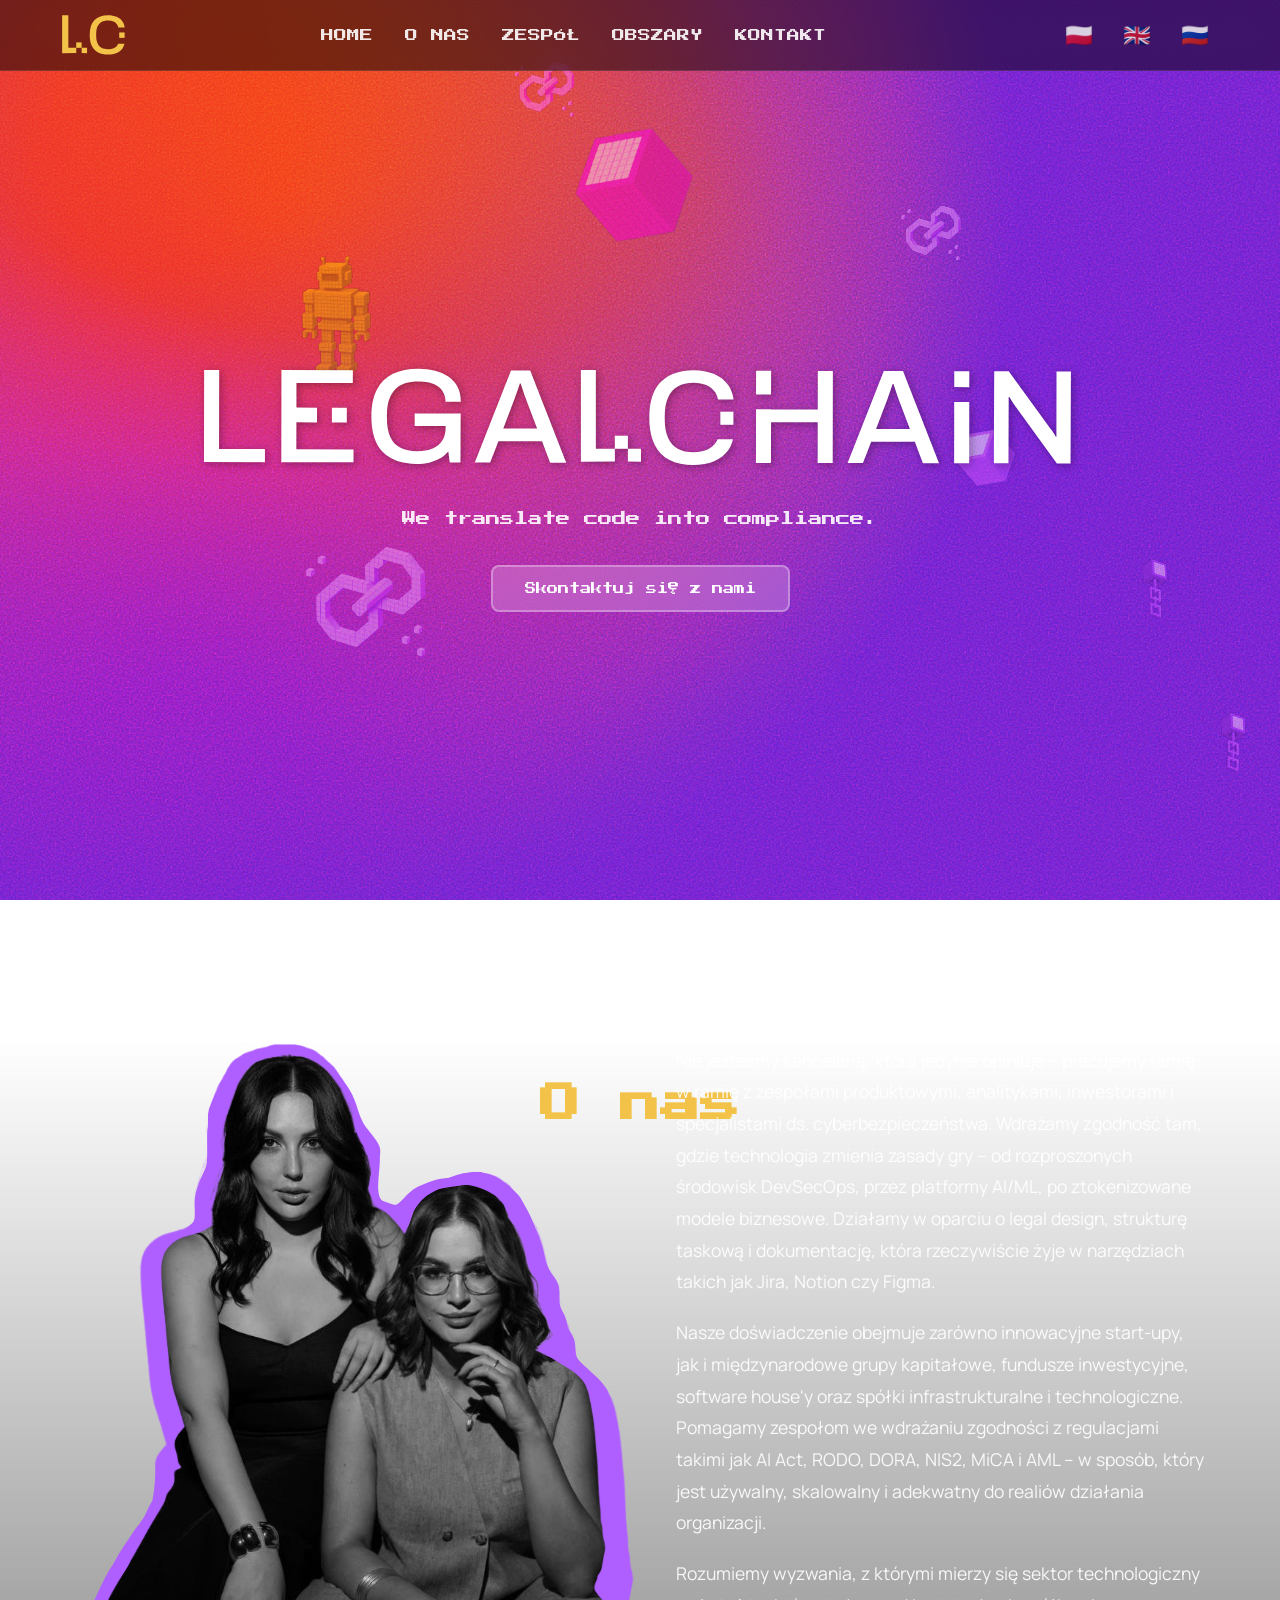
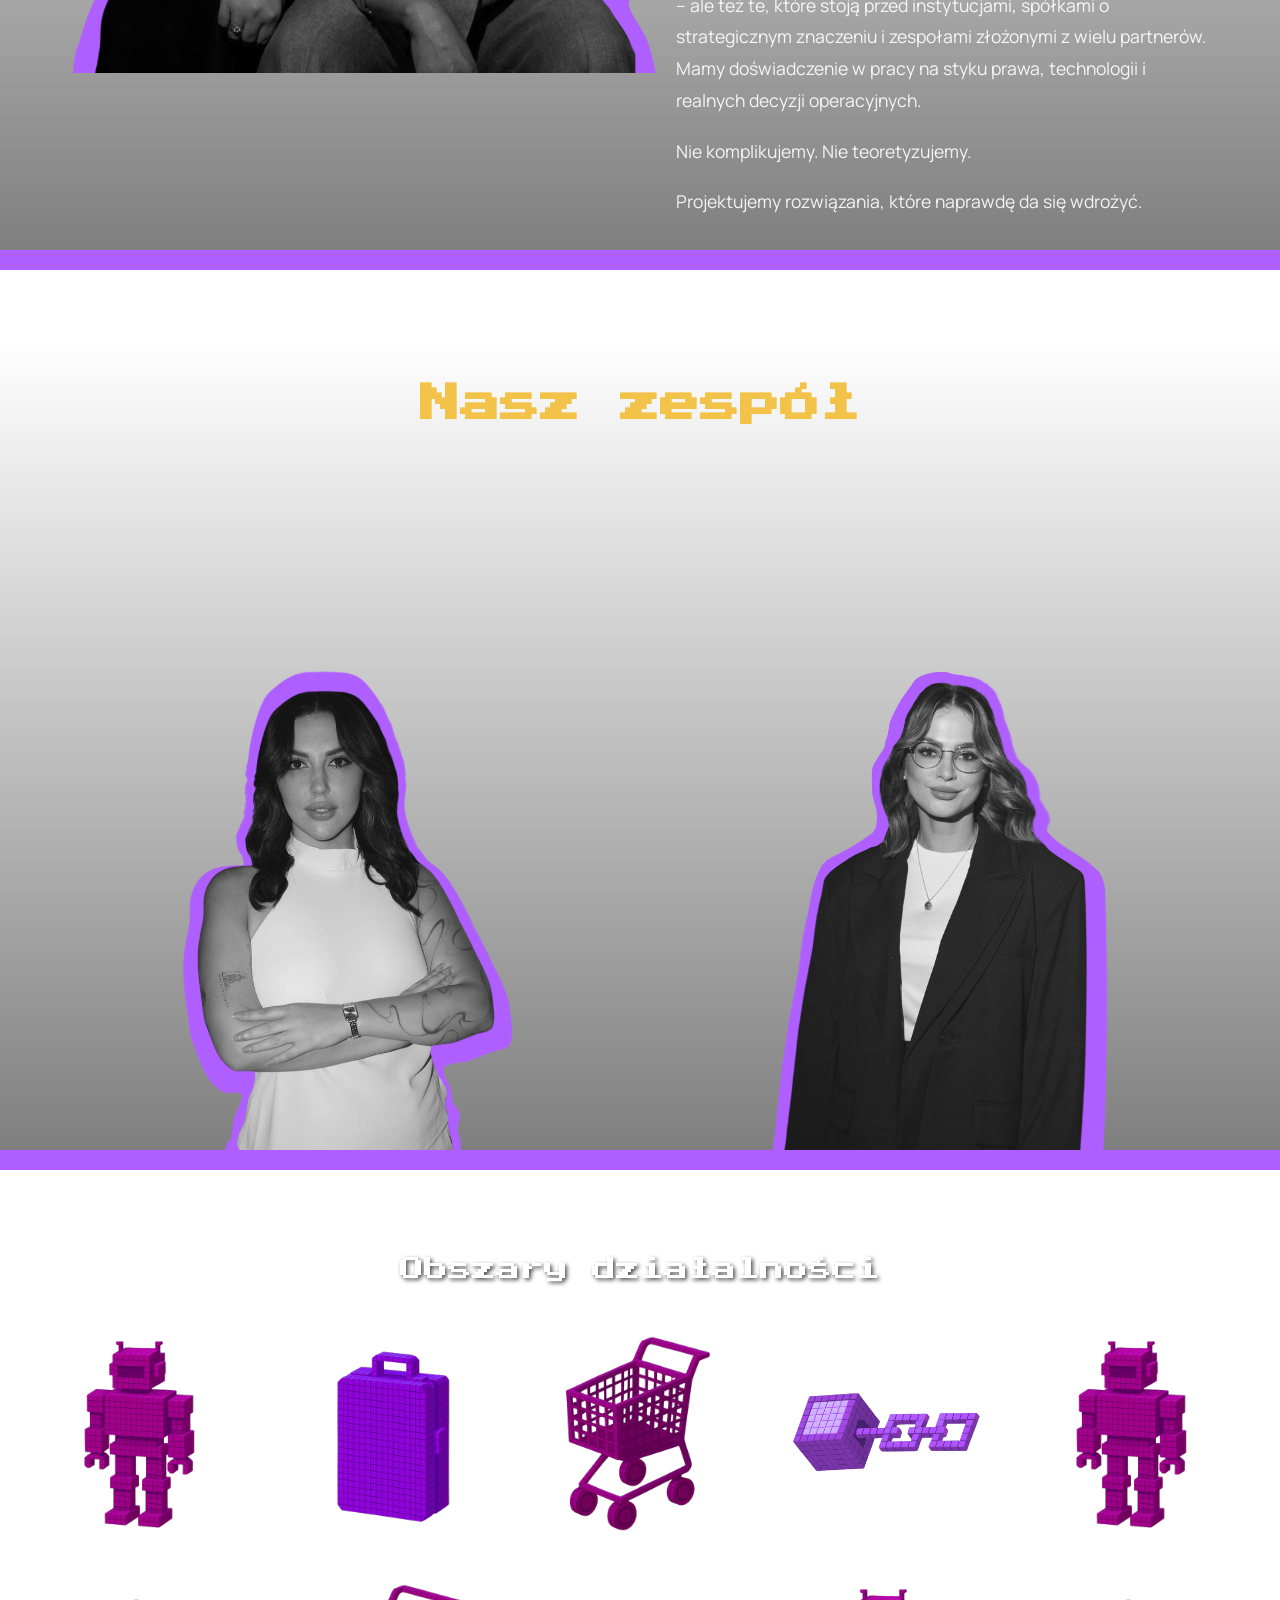
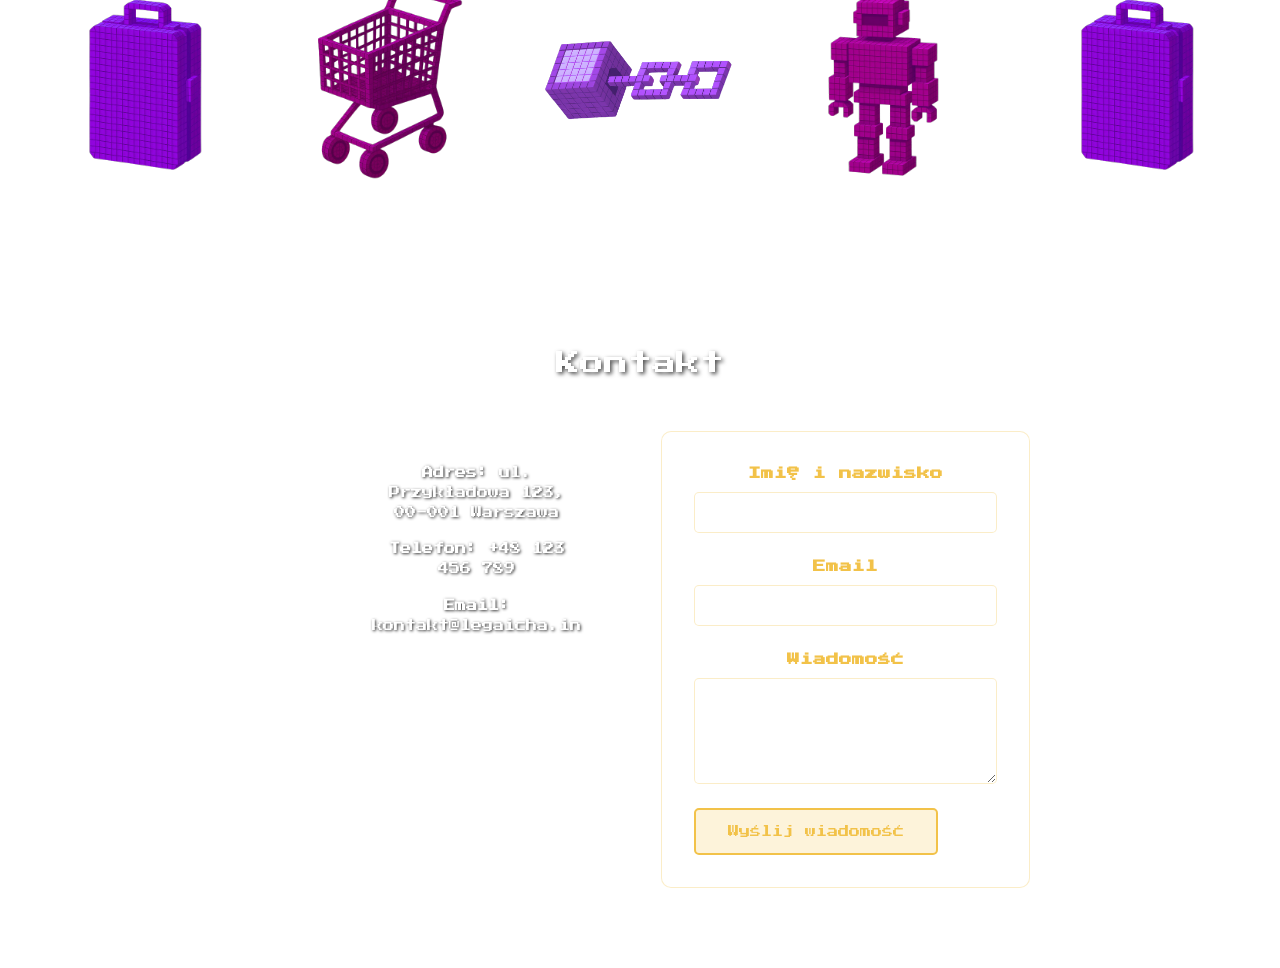
==== index.html @ 9a5c0dce "Add files via upload" ====
<!DOCTYPE html>
<html lang="pl">
<head>
    <meta charset="UTF-8">
    <meta name="viewport" content="width=device-width, initial-scale=1.0">
    <title>Legaicha.in</title>
    <link rel="icon" type="image/svg+xml" href="2.svg">
    <link rel="apple-touch-icon" href="2.svg">
    <link rel="stylesheet" href="styles.css">
    <link href="https://fonts.googleapis.com/css2?family=Press+Start+2P&family=Manrope:wght@300;400;500;600;700&display=swap" rel="stylesheet">
</head>
<body>
    <!-- Animated Background Icons -->
    <div class="background-icons">
        <div class="floating-icon large-icon" id="icon-x1">
            <img src="x1.svg" alt="x1" class="floating-icon-img">
        </div>
        <div class="floating-icon" id="icon-x2">
            <img src="x2.svg" alt="x2" class="floating-icon-img">
        </div>
        <div class="floating-icon large-icon" id="icon-x3">
            <img src="x3.svg" alt="x3" class="floating-icon-img">
        </div>
        <div class="floating-icon" id="icon-x4">
            <img src="x4.svg" alt="x4" class="floating-icon-img">
        </div>
        <div class="floating-icon" id="icon-x5">
            <img src="x5.svg" alt="x5" class="floating-icon-img">
        </div>
        <div class="floating-icon large-icon" id="icon-x6">
            <img src="x6.svg" alt="x6" class="floating-icon-img">
        </div>
        <div class="floating-icon" id="icon-x7">
            <img src="x1.svg" alt="x7" class="floating-icon-img">
        </div>
        <div class="floating-icon" id="icon-x8">
            <img src="x2.svg" alt="x8" class="floating-icon-img">
        </div>
    </div>

    <!-- Fixed Navigation Bar -->
    <nav class="navbar">
        <div class="nav-container">
            <div class="nav-logo">
                <a href="#home" class="logo-link">
                    <img src="2.svg" alt="Legaicha.in">
                </a>
            </div>
            <ul class="nav-menu">
                <li class="nav-item">
                    <a href="#home" class="nav-link" data-translate="nav-home">HOME</a>
                </li>
                <li class="nav-item">
                    <a href="#about" class="nav-link" data-translate="nav-about">ABOUT US</a>
                </li>
                <li class="nav-item">
                    <a href="#team" class="nav-link" data-translate="nav-team">TEAM</a>
                </li>
                <li class="nav-item">
                    <a href="#areas" class="nav-link" data-translate="nav-areas">AREAS</a>
                </li>
                <li class="nav-item">
                    <a href="#contact" class="nav-link" data-translate="nav-contact">CONTACT</a>
                </li>
            </ul>
            <div class="language-selector">
                <button class="lang-btn active" data-lang="pl">🇵🇱</button>
                <button class="lang-btn" data-lang="en">🇬🇧</button>
                <button class="lang-btn" data-lang="ru">🇷🇺</button>
            </div>
            <div class="hamburger">
                <span class="bar"></span>
                <span class="bar"></span>
                <span class="bar"></span>
            </div>
        </div>
    </nav>

    <!-- Main Content -->
    <main class="main-content">
        <!-- HOME Section -->
        <section id="home" class="section hero-section">
            <div class="container">
                <div class="hero-content">
                    <img src="logo.svg" alt="Legaicha.in" class="hero-logo">
                    <h1 class="hero-title" data-translate="hero-title">Witamy w Legaicha.in</h1>
                    <p class="hero-subtitle" data-translate="hero-subtitle">We translate code into compliance.</p>
                    <button class="cta-button" data-translate="hero-cta">Skontaktuj się z nami</button>
                </div>
            </div>
        </section>

        <!-- ABOUT US Section -->
        <section id="about" class="section">
            <div class="container">
                <h2 class="about-heading" data-translate="about-title">O nas</h2>
                <div class="about-interactive">
                    <div class="about-image-container">
                        <img src="about.svg" alt="About" class="about-image">
                    </div>
                    <div class="about-text-container">
                        <div class="about-text-content" data-translate="about-full-text">
                            <p>W Legaichain wierzymy, że prawo powinno być tak zwinne jak technologia, którą ma regulować. Dlatego od początku budujemy kancelarię, która rozumie kod, zna rynek i mówi językiem Foundera, CTO i Compliance Officera.</p>
                            
                            <p>Nie jesteśmy kancelarią, która jedynie opiniuje – pracujemy ramię w ramię z zespołami produktowymi, analitykami, inwestorami i specjalistami ds. cyberbezpieczeństwa. Wdrażamy zgodność tam, gdzie technologia zmienia zasady gry – od rozproszonych środowisk DevSecOps, przez platformy AI/ML, po ztokenizowane modele biznesowe. Działamy w oparciu o legal design, strukturę taskową i dokumentację, która rzeczywiście żyje w narzędziach takich jak Jira, Notion czy Figma.</p>
                            
                            <p>Nasze doświadczenie obejmuje zarówno innowacyjne start-upy, jak i międzynarodowe grupy kapitałowe, fundusze inwestycyjne, software house'y oraz spółki infrastrukturalne i technologiczne. Pomagamy zespołom we wdrażaniu zgodności z regulacjami takimi jak AI Act, RODO, DORA, NIS2, MiCA i AML – w sposób, który jest używalny, skalowalny i adekwatny do realiów działania organizacji.</p>
                            
                            <p>Rozumiemy wyzwania, z którymi mierzy się sektor technologiczny – ale też te, które stoją przed instytucjami, spółkami o strategicznym znaczeniu i zespołami złożonymi z wielu partnerów. Mamy doświadczenie w pracy na styku prawa, technologii i realnych decyzji operacyjnych.</p>
                            
                            <p>Nie komplikujemy. Nie teoretyzujemy.</p>
                            
                            <p>Projektujemy rozwiązania, które naprawdę da się wdrożyć.</p>
                        </div>
                    </div>
                </div>
            </div>
        </section>

        <!-- TEAM Section -->
        <section id="team" class="section">
            <div class="container">
                <h2 class="team-heading" data-translate="team-title">Nasz zespół</h2>
                <div class="team-interactive">
                    <div class="team-image-container">
                        <img src="ola.svg" alt="Ola" class="team-image">
                    </div>
                    <div class="team-image-container">
                        <img src="ania.svg" alt="Ania" class="team-image">
                    </div>
                </div>
            </div>
        </section>

        <!-- AREAS Section -->
        <section id="areas" class="section">
            <div class="container">
                <h2 class="section-title" data-translate="areas-title">Obszary działalności</h2>
                <div class="areas-icons-grid">
                    <div class="areas-row">
                        <div class="area-icon">
                            <img src="AI-SPC.svg" alt="AI" class="area-icon-img">
                        </div>
                        <div class="area-icon">
                            <img src="IP-SPC.svg" alt="IP" class="area-icon-img">
                        </div>
                        <div class="area-icon">
                            <img src="ECOMMERCE-SPC.svg" alt="E-commerce" class="area-icon-img">
                        </div>
                        <div class="area-icon">
                            <img src="BLOCKCHAIN-SPC.svg" alt="Blockchain" class="area-icon-img">
                        </div>
                        <div class="area-icon">
                            <img src="AI-SPC.svg" alt="AI" class="area-icon-img">
                        </div>
                    </div>
                    <div class="areas-row">
                        <div class="area-icon">
                            <img src="IP-SPC.svg" alt="IP" class="area-icon-img">
                        </div>
                        <div class="area-icon">
                            <img src="ECOMMERCE-SPC.svg" alt="E-commerce" class="area-icon-img">
                        </div>
                        <div class="area-icon">
                            <img src="BLOCKCHAIN-SPC.svg" alt="Blockchain" class="area-icon-img">
                        </div>
                        <div class="area-icon">
                            <img src="AI-SPC.svg" alt="AI" class="area-icon-img">
                        </div>
                        <div class="area-icon">
                            <img src="IP-SPC.svg" alt="IP" class="area-icon-img">
                        </div>
                    </div>
                </div>
            </div>
        </section>

        <!-- CONTACT Section -->
        <section id="contact" class="section">
            <div class="container">
                <h2 class="section-title" data-translate="contact-title">Kontakt</h2>
                <div class="contact-content">
                    <div class="contact-info">
                        <p><strong>Adres:</strong> ul. Przykładowa 123, 00-001 Warszawa</p>
                        <p><strong>Telefon:</strong> +48 123 456 789</p>
                        <p><strong>Email:</strong> kontakt@legaicha.in</p>
                    </div>
                    <div class="contact-form-container">
                        <form class="contact-form" id="contactForm">
                            <div class="form-group">
                                <label for="name" data-translate="form-name">Imię i nazwisko</label>
                                <input type="text" id="name" name="name" required>
                            </div>
                            <div class="form-group">
                                <label for="email" data-translate="form-email">Email</label>
                                <input type="email" id="email" name="email" required>
                            </div>
                            <div class="form-group">
                                <label for="message" data-translate="form-message">Wiadomość</label>
                                <textarea id="message" name="message" rows="6" required></textarea>
                            </div>
                            <button type="submit" class="form-submit-btn" data-translate="form-submit">Wyślij wiadomość</button>
                        </form>
                    </div>
                </div>
            </div>
        </section>
    </main>

    <script src="script.js"></script>
</body>
</html>
---- styles.css ----
/* Reset and base styles */
* {
    margin: 0;
    padding: 0;
    box-sizing: border-box;
}

body {
    font-family: 'Press Start 2P', cursive;
    line-height: 1.6;
    color: #333;
    overflow-x: hidden;
    margin: 0;
    padding: 0;
    position: relative;
}

/* Fixed gradient background - completely static */
html::before {
    content: '';
    position: fixed;
    top: 0;
    left: 0;
    right: 0;
    bottom: 0;
    width: 100%;
    height: 100%;
    z-index: -1000;
    pointer-events: none;
    
    --y-0: 16%;
    --c-0: hsla(18, 76%, 52%, 1);
    --x-0: 13%;
    --c-1: hsla(265, 73%, 45%, 1);
    --x-1: 14%;
    --y-1: 89%;
    --y-2: 23%;
    --x-2: 23%;
    --c-2: hsla(18, 76%, 52%, 1);
    --y-3: 23%;
    --x-3: 23%;
    --c-3: hsla(265, 73%, 45%, 1);
    --y-4: 23%;
    --x-4: 23%;
    --c-4: hsla(265, 73%, 45%, 1);
    
    background-color: hsla(265, 73%, 45%, 1);
    background-image: 
        url("data:image/svg+xml,%3Csvg viewBox='0 0 728 728' xmlns='http://www.w3.org/2000/svg'%3E%3Cfilter id='noiseFilter'%3E%3CfeTurbulence type='fractalNoise' baseFrequency='0.65' numOctaves='3' stitchTiles='stitch'/%3E%3C/filter%3E%3Crect width='100%25' height='100%25' filter='url(%23noiseFilter)'/%3E%3C/svg%3E"), 
        radial-gradient(circle at var(--x-0) var(--y-0), var(--c-0) var(--s-start-0), transparent var(--s-end-0)), 
        radial-gradient(circle at var(--x-1) var(--y-1), var(--c-1) var(--s-start-1), transparent var(--s-end-1)), 
        radial-gradient(circle at var(--x-2) var(--y-2), var(--c-2) var(--s-start-2), transparent var(--s-end-2)), 
        radial-gradient(circle at var(--x-3) var(--y-3), var(--c-3) var(--s-start-3), transparent var(--s-end-3)), 
        radial-gradient(circle at var(--x-4) var(--y-4), var(--c-4) var(--s-start-4), transparent var(--s-end-4));
    animation: hero-gradient-animation 10s linear infinite alternate-reverse;
    background-blend-mode: overlay, overlay, normal, normal, normal, normal;
    background-attachment: fixed;
}

/* Gradient Animation Properties */
@property --s-start-0 {
    syntax: '<percentage>';
    inherits: false;
    initial-value: 9%;
}

@property --s-end-0 {
    syntax: '<percentage>';
    inherits: false;
    initial-value: 58.89119889119889%;
}

@property --y-0 {
    syntax: '<percentage>';
    inherits: false;
    initial-value: 16%;
}

@property --c-0 {
    syntax: '<color>';
    inherits: false;
    initial-value: hsla(18, 76%, 52%, 1);
}

@property --x-0 {
    syntax: '<percentage>';
    inherits: false;
    initial-value: 13%;
}

@property --c-1 {
    syntax: '<color>';
    inherits: false;
    initial-value: hsla(265, 73%, 45%, 1);
}

@property --s-start-1 {
    syntax: '<percentage>';
    inherits: false;
    initial-value: 9%;
}

@property --s-end-1 {
    syntax: '<percentage>';
    inherits: false;
    initial-value: 58.89119889119889%;
}

@property --x-1 {
    syntax: '<percentage>';
    inherits: false;
    initial-value: 14%;
}

@property --y-1 {
    syntax: '<percentage>';
    inherits: false;
    initial-value: 89%;
}

@property --y-2 {
    syntax: '<percentage>';
    inherits: false;
    initial-value: 23%;
}

@property --x-2 {
    syntax: '<percentage>';
    inherits: false;
    initial-value: 23%;
}

@property --s-start-2 {
    syntax: '<percentage>';
    inherits: false;
    initial-value: 2%;
}

@property --s-end-2 {
    syntax: '<percentage>';
    inherits: false;
    initial-value: 60%;
}

@property --c-2 {
    syntax: '<color>';
    inherits: false;
    initial-value: hsla(18, 76%, 52%, 1);
}

@property --y-3 {
    syntax: '<percentage>';
    inherits: false;
    initial-value: 23%;
}

@property --x-3 {
    syntax: '<percentage>';
    inherits: false;
    initial-value: 23%;
}

@property --s-start-3 {
    syntax: '<percentage>';
    inherits: false;
    initial-value: 2%;
}

@property --s-end-3 {
    syntax: '<percentage>';
    inherits: false;
    initial-value: 60%;
}

@property --c-3 {
    syntax: '<color>';
    inherits: false;
    initial-value: hsla(265, 73%, 45%, 1);
}

@property --y-4 {
    syntax: '<percentage>';
    inherits: false;
    initial-value: 23%;
}

@property --x-4 {
    syntax: '<percentage>';
    inherits: false;
    initial-value: 23%;
}

@property --s-start-4 {
    syntax: '<percentage>';
    inherits: false;
    initial-value: 2%;
}

@property --s-end-4 {
    syntax: '<percentage>';
    inherits: false;
    initial-value: 60%;
}

@property --c-4 {
    syntax: '<color>';
    inherits: false;
    initial-value: hsla(265, 73%, 45%, 1);
}

/* Gradient Animation Keyframes */
@keyframes hero-gradient-animation {
    0% {
        --c-1: hsla(265, 73%, 45%, 1);
        --s-start-1: 9%;
        --s-end-1: 58.89119889119889%;
        --x-1: 14%;
        --y-1: 89%;
        --y-2: 23%;
        --x-2: 23%;
        --s-start-2: 2%;
        --s-end-2: 60%;
        --c-2: hsla(18, 76%, 52%, 1);
        --y-3: 23%;
        --x-3: 23%;
        --s-start-3: 2%;
        --s-end-3: 60%;
        --c-3: hsla(265, 73%, 45%, 1);
        --y-4: 23%;
        --x-4: 23%;
        --s-start-4: 2%;
        --s-end-4: 60%;
        --c-4: hsla(265, 73%, 45%, 1);
    }

    33% {
        --c-1: hsla(18, 76%, 52%, 1);
        --s-start-1: 4.5991935069083505%;
        --s-end-1: 60%;
        --x-1: 97%;
        --y-1: 47%;
        --y-2: 91%;
        --x-2: 92%;
        --s-start-2: 4%;
        --s-end-2: 73%;
        --c-2: hsla(18, 76%, 52%, 1);
        --y-3: 91%;
        --x-3: 92%;
        --s-start-3: 4%;
        --s-end-3: 73%;
        --c-3: hsla(265, 0%, 0%, 1);
        --y-4: 91%;
        --x-4: 92%;
        --s-start-4: 4%;
        --s-end-4: 73%;
        --c-4: hsla(265, 0%, 0%, 1);
    }

    66% {
        --c-1: hsla(326, 62%, 40%, 1);
        --s-start-1: 4.5991935069083505%;
        --s-end-1: 60%;
        --x-1: 97%;
        --y-1: 47%;
        --y-2: 91%;
        --x-2: 92%;
        --s-start-2: 4%;
        --s-end-2: 73%;
        --c-2: hsla(265, 73%, 45%, 1);
        --y-3: 91%;
        --x-3: 92%;
        --s-start-3: 4%;
        --s-end-3: 73%;
        --c-3: hsla(18, 0%, 0%, 1);
        --y-4: 91%;
        --x-4: 92%;
        --s-start-4: 4%;
        --s-end-4: 73%;
        --c-4: hsla(265, 0%, 0%, 1);
    }

    99% {
        --y-3: 91%;
        --x-3: 92%;
        --s-start-3: 4%;
        --s-end-3: 73%;
        --c-3: hsla(18, 0%, 0%, 1);
        --y-4: 91%;
        --x-4: 92%;
        --s-start-4: 4%;
        --s-end-4: 73%;
        --c-4: hsla(265, 0%, 0%, 1);
    }
}

/* Hero section without background */
.hero-section {
    min-height: 100vh;
    position: relative;
    background: transparent;
    padding-bottom: 0;
}

/* Navigation Bar */
.navbar {
    position: fixed;
    top: 0;
    width: 100%;
    background: rgba(0, 0, 0, 0.5);
    backdrop-filter: blur(10px);
    border-bottom: 1px solid rgba(255, 255, 255, 0.1);
    z-index: 1000;
    transition: all 0.3s ease;
}

.nav-container {
    max-width: 1200px;
    margin: 0 auto;
    padding: 0 20px;
    display: flex;
    justify-content: space-between;
    align-items: center;
    height: 70px;
}

.nav-logo {
    display: flex;
    align-items: center;
}

.nav-logo img {
    height: 40px;
    width: auto;
}

.logo-link {
    display: inline-block;
    text-decoration: none;
    line-height: 0;
}

.nav-menu {
    display: flex;
    list-style: none;
    gap: 2rem;
    align-items: center;
}

.nav-link {
    color: rgba(255, 255, 255, 0.9);
    text-decoration: none;
    font-weight: normal;
    font-size: 0.8rem;
    position: relative;
    transition: color 0.3s ease;
}

.nav-link:hover {
    color: #f2c249;
}



/* Language Selector */
.language-selector {
    display: flex;
    gap: 0.5rem;
    margin-left: 2rem;
}

.lang-btn {
    padding: 0.5rem;
    border: none;
    background: none;
    color: rgba(255, 255, 255, 0.8);
    cursor: pointer;
    font-size: 1.4rem;
    transition: all 0.3s ease;
    min-width: 50px;
    display: flex;
    align-items: center;
    justify-content: center;
}

.lang-btn:hover {
    opacity: 0.7;
}

/* Hamburger Menu */
.hamburger {
    display: none;
    flex-direction: column;
    cursor: pointer;
    margin-left: 1rem;
}

    .bar {
        width: 25px;
        height: 3px;
        background-color: rgba(255, 255, 255, 0.9);
        margin: 3px 0;
        transition: 0.3s;
    }

/* Main Content */
.main-content {
    padding-top: 70px;
}

.container {
    max-width: 1200px;
    margin: 0 auto;
    padding: 0 20px;
}

.section {
    padding: 80px 0;
    position: relative;
}

.section:not(.hero-section) {
    background: none;
    margin: 0;
}

.section:nth-child(even):not(.hero-section) {
    background: none;
}

.section-title {
    font-size: 1.5rem;
    font-weight: normal;
    text-align: center;
    margin-bottom: 3rem;
    color: white;
    text-shadow: 2px 2px 4px rgba(0, 0, 0, 0.7);
}

/* Hero Section */
.hero-content {
    display: flex;
    flex-direction: column;
    align-items: center;
    justify-content: center;
    text-align: center;
    height: calc(100vh - 250px);
    color: white;
}

.hero-logo {
    max-width: 1600px;
    width: 80%;
    height: auto;
    margin-bottom: 0.5rem;
    filter: drop-shadow(2px 2px 4px rgba(0, 0, 0, 0.3));
}

.hero-title {
    font-size: 2.5rem;
    font-weight: normal;
    margin-bottom: 1rem;
    text-shadow: 2px 2px 4px rgba(0, 0, 0, 0.3);
    display: none;
}

.hero-subtitle {
    font-size: 0.9rem;
    margin-bottom: 2rem;
    opacity: 0.9;
    max-width: 600px;
    line-height: 1.8;
}

.cta-button {
    padding: 1rem 2rem;
    background: rgba(255, 255, 255, 0.2);
    border: 2px solid rgba(255, 255, 255, 0.3);
    color: white;
    font-size: 0.7rem;
    font-family: 'Press Start 2P', cursive;
    border-radius: 8px;
    cursor: pointer;
    transition: all 0.3s ease;
    backdrop-filter: blur(10px);
}

.cta-button:hover {
    background: rgba(255, 255, 255, 0.3);
    transform: translateY(-2px);
    box-shadow: 0 10px 30px rgba(0, 0, 0, 0.2);
}

/* About Section */
.about-content {
    max-width: 800px;
    margin: 0 auto;
    text-align: center;
    font-size: 0.7rem;
    line-height: 2;
    color: white;
    text-shadow: 1px 1px 3px rgba(0, 0, 0, 0.8);
}

/* Team Section */
.team-grid {
    display: grid;
    grid-template-columns: repeat(auto-fit, minmax(300px, 1fr));
    gap: 2rem;
    margin-top: 3rem;
}

.team-member {
    background: none;
    padding: 2rem;
    border-radius: 12px;
    text-align: center;
    transition: transform 0.3s ease;
}

.team-member:hover {
    transform: translateY(-5px);
    box-shadow: 0 10px 25px rgba(0, 0, 0, 0.15);
}

.member-photo {
    width: 120px;
    height: 120px;
    border-radius: 50%;
    background: linear-gradient(135deg, #6366f1, #8b5cf6);
    margin: 0 auto 1rem;
}

.member-name {
    font-size: 0.8rem;
    font-weight: normal;
    margin-bottom: 0.5rem;
    color: white;
    text-shadow: 1px 1px 3px rgba(0, 0, 0, 0.8);
}

.member-role {
    color: rgba(255, 255, 255, 0.9);
    font-size: 0.6rem;
    text-shadow: 1px 1px 3px rgba(0, 0, 0, 0.8);
}

/* Areas Section */
.areas-grid {
    display: grid;
    grid-template-columns: repeat(auto-fit, minmax(300px, 1fr));
    gap: 2rem;
    margin-top: 3rem;
}

.area-card {
    background: none;
    padding: 2rem;
    border-radius: 12px;
    transition: transform 0.3s ease;
}

.area-card:hover {
    transform: translateY(-5px);
    box-shadow: 0 10px 25px rgba(0, 0, 0, 0.15);
}

.area-card h3 {
    font-size: 0.8rem;
    font-weight: normal;
    margin-bottom: 1rem;
    color: white;
    text-shadow: 1px 1px 3px rgba(0, 0, 0, 0.8);
}

.area-card p {
    color: rgba(255, 255, 255, 0.9);
    line-height: 2;
    font-size: 0.6rem;
    text-shadow: 1px 1px 3px rgba(0, 0, 0, 0.8);
}

/* Contact Section */
.contact-content {
    max-width: 600px;
    margin: 0 auto;
    text-align: center;
}

.contact-info {
    background: none;
    padding: 2rem;
    border-radius: 12px;
}

.contact-info p {
    margin-bottom: 1rem;
    font-size: 0.7rem;
    color: white;
    line-height: 1.8;
    text-shadow: 1px 1px 3px rgba(0, 0, 0, 0.8);
}

.contact-info strong {
    color: white;
    text-shadow: 1px 1px 3px rgba(0, 0, 0, 0.8);
}

/* Responsive Design */
@media (max-width: 768px) {
    .nav-menu {
        position: fixed;
        left: -100%;
        top: 70px;
        flex-direction: column;
        background-color: rgba(0, 0, 0, 0.95);
        backdrop-filter: blur(10px);
        width: 100%;
        text-align: center;
        transition: 0.3s;
        padding: 2rem 0;
        gap: 1rem;
    }

    .nav-menu.active {
        left: 0;
    }

    .hamburger {
        display: flex;
    }

    .hamburger.active .bar:nth-child(2) {
        opacity: 0;
    }

    .hamburger.active .bar:nth-child(1) {
        transform: translateY(8px) rotate(45deg);
    }

    .hamburger.active .bar:nth-child(3) {
        transform: translateY(-8px) rotate(-45deg);
    }

    .language-selector {
        display: none;
    }

    .nav-menu::before {
        content: '';
        display: block;
        width: 80%;
        height: 1px;
        background-color: rgba(255, 255, 255, 0.2);
        margin: 0 auto 1rem;
    }

    .nav-menu::after {
        content: '🇵🇱 🇬🇧 🇷🇺';
        display: block;
        text-align: center;
        margin-top: 1rem;
        font-size: 1.4rem;
        letter-spacing: 1rem;
        cursor: pointer;
    }

    .hero-title {
        font-size: 1.5rem;
    }

    .section-title {
        font-size: 1.2rem;
    }

    .team-grid,
    .areas-grid {
        grid-template-columns: 1fr;
    }

    .container {
        padding: 0 15px;
    }

    .section {
        padding: 60px 0;
    }
}

@media (max-width: 480px) {
    .hero-title {
        font-size: 1.2rem;
    }

    .hero-subtitle {
        font-size: 0.6rem;
    }

    .cta-button {
        padding: 0.8rem 1.5rem;
        font-size: 0.6rem;
    }
    
    #about {
        padding: 60px 0 0 0;
    }
    
    #about .container {
        padding: 0 15px;
    }
    
    .about-interactive {
        gap: 1.5rem;
    }
    
    .about-text-container {
        padding: 1rem;
        order: 1;
    }
    
    .about-image-container {
        order: 2;
        display: flex;
        justify-content: center;
        align-items: flex-end;
        width: 100%;
    }
    
    .about-image {
        margin: 0 auto;
    }
    
    .about-heading {
        font-size: 1.2rem;
    }
    
    .about-text-content {
        font-size: 0.8rem;
    }
}

/* About Section Interactive Styles */
#about {
    padding: 0;
    background: linear-gradient(to bottom, rgba(0, 0, 0, 0), rgba(0, 0, 0, 0.5));
    border-bottom: 20px solid #af5fff;
    height: calc(100vh - 70px);
    margin-top: 70px;
    box-sizing: border-box;
    display: flex;
    align-items: flex-end;
}

#about .container {
    max-width: none;
    padding: 0 40px;
    width: 100%;
    display: flex;
    align-items: flex-end;
}

.about-interactive {
    display: flex;
    align-items: center;
    gap: 4rem;
    min-height: 30vh;
    width: 100%;
    max-width: none;
    padding: 0;
}

.about-image-container {
    flex: 0 0 45%;
    display: flex;
    justify-content: flex-start;
    align-items: center;
    padding-left: 1rem;
}

.about-image {
    width: 120%;
    max-width: 120%;
    height: auto;
    cursor: pointer;
    transition: transform 0.3s ease, filter 0.3s ease;

}



.about-text-container {
    flex: 1;
    opacity: 0;
    transform: translateX(100%);
    transition: all 0.7s ease;
    pointer-events: none;
    padding: 2rem;
    max-width: none;
}

.about-text-container.visible {
    opacity: 1;
    transform: translateX(0);
    pointer-events: auto;
}

.about-heading {
    color: #f2c249;
    font-size: 2.5rem;
    margin-bottom: 2rem;
    font-family: 'Press Start 2P', cursive;
    text-align: center;
    position: absolute;
    top: 2rem;
    left: 50%;
    transform: translateX(-50%);
}

.about-text-content {
    color: rgba(255, 255, 255, 0.9);
    line-height: 1.8;
    font-size: 1.1rem;
    font-family: 'Manrope', sans-serif;
    font-weight: 400;
}

.about-text-content p {
    margin-bottom: 1.2rem;
}

.about-text-content p:last-child {
    margin-bottom: 0;
}

/* Team Section Styles */
#team {
    padding: 0;
    background: linear-gradient(to bottom, rgba(0, 0, 0, 0), rgba(0, 0, 0, 0.5));
    border-bottom: 20px solid #af5fff;
    height: calc(100vh - 70px);
    margin-top: 70px;
    box-sizing: border-box;
    display: flex;
    align-items: flex-end;
}

#team .container {
    max-width: none;
    padding: 0 40px;
    width: 100%;
    display: flex;
    align-items: flex-end;
}

.team-interactive {
    display: flex;
    align-items: flex-end;
    gap: 4rem;
    min-height: 30vh;
    width: 100%;
    max-width: none;
    padding: 0;
    justify-content: space-around;
}

.team-image-container {
    flex: 0 0 40%;
    display: flex;
    justify-content: center;
    align-items: flex-end;
}

.team-image {
    width: 100%;
    max-width: 100%;
    height: auto;
    cursor: pointer;
    transition: transform 0.3s ease, filter 0.3s ease;
}

.team-heading {
    color: #f2c249;
    font-size: 2.5rem;
    margin-bottom: 2rem;
    font-family: 'Press Start 2P', cursive;
    text-align: center;
    position: absolute;
    top: 2rem;
    left: 50%;
    transform: translateX(-50%);
}

/* Responsive for team section */
@media (max-width: 768px) {
    #team .container {
        padding: 0 20px;
    }
    
    .team-interactive {
        flex-direction: column;
        text-align: center;
        gap: 2rem;
        justify-content: center;
    }
    
    .team-image-container {
        flex: none;
    }
    
    .team-image {
        width: 80%;
        max-width: 80%;
    }
    
    .team-heading {
        font-size: 1.5rem;
        position: relative;
        top: auto;
        left: auto;
        transform: none;
        margin-bottom: 1rem;
    }
}

/* Areas Section Styles */
.areas-icons-grid {
    display: flex;
    flex-direction: column;
    gap: 3rem;
    align-items: center;
    margin-top: 3rem;
    width: 100vw;
    margin-left: calc(-50vw + 50%);
}

.areas-row {
    display: flex;
    justify-content: center;
    gap: 3rem;
    width: 100%;
    padding: 0;
}

.area-icon {
    flex: 0 0 auto;
    display: flex;
    justify-content: center;
    align-items: center;
}

.area-icon-img {
    width: 200px;
    height: 200px;
    object-fit: contain;
    transition: transform 0.3s ease, filter 0.3s ease;
}

.area-icon-img:hover {
    transform: scale(1.1);
    filter: drop-shadow(0 0 10px rgba(242, 194, 73, 0.5));
}

/* Responsive for areas section */
@media (max-width: 768px) {
    .areas-icons-grid {
        gap: 2rem;
    }
    
    .areas-row {
        gap: 1.5rem;
        padding: 0;
    }
    
    .area-icon-img {
        width: 130px;
        height: 130px;
    }
}

@media (max-width: 480px) {
    .areas-row {
        gap: 1rem;
        padding: 0;
    }
    
    .area-icon-img {
        width: 100px;
        height: 100px;
    }
}

/* Responsive for about section */
@media (max-width: 768px) {
    #about {
        height: auto;
        min-height: auto;
        margin-top: 0;
        padding: 80px 0 0 0;
    }
    
    #about .container {
        padding: 0 20px;
    }
    
    .about-interactive {
        flex-direction: column;
        text-align: center;
        gap: 2rem;
        min-height: auto;
    }
    
    .about-text-container {
        opacity: 1;
        transform: none;
        pointer-events: auto;
        padding: 1.5rem;
        order: 1;
    }
    
    .about-image-container {
        flex: none;
        padding-left: 0;
        order: 2;
        display: flex;
        justify-content: center;
        align-items: flex-end;
        width: 100%;
    }
    
    .about-image {
        width: 100%;
        max-width: 100%;
        margin: 0 auto;
    }
    
    .about-heading {
        font-size: 1.5rem;
    }
    
    .about-text-content {
        font-size: 0.9rem;
        font-family: 'Manrope', sans-serif;
        font-weight: 400;
    }
}

/* Contact Form Styles */
.contact-content {
    display: grid;
    grid-template-columns: 1fr 1fr;
    gap: 3rem;
    align-items: start;
}

.contact-form-container {
    background: rgba(255, 255, 255, 0.05);
    padding: 2rem;
    border-radius: 10px;
    border: 1px solid rgba(242, 194, 73, 0.3);
}

.contact-form {
    display: flex;
    flex-direction: column;
    gap: 1.5rem;
}

.form-group {
    display: flex;
    flex-direction: column;
    gap: 0.5rem;
}

.form-group label {
    color: #f2c249;
    font-size: 0.8rem;
    font-weight: bold;
}

.form-group input,
.form-group textarea {
    padding: 0.8rem;
    border: 1px solid rgba(242, 194, 73, 0.3);
    border-radius: 5px;
    background: rgba(255, 255, 255, 0.1);
    color: white;
    font-size: 0.8rem;
    font-family: 'Press Start 2P', cursive;
    transition: border-color 0.3s ease, background-color 0.3s ease;
}

.form-group input:focus,
.form-group textarea:focus {
    outline: none;
    border-color: #f2c249;
    background: rgba(255, 255, 255, 0.15);
}

.form-group input::placeholder,
.form-group textarea::placeholder {
    color: rgba(255, 255, 255, 0.6);
}

.form-submit-btn {
    padding: 1rem 2rem;
    background: rgba(242, 194, 73, 0.2);
    border: 2px solid #f2c249;
    border-radius: 5px;
    color: #f2c249;
    font-size: 0.7rem;
    font-family: 'Press Start 2P', cursive;
    cursor: pointer;
    transition: all 0.3s ease;
    align-self: flex-start;
}

.form-submit-btn:hover {
    background: rgba(242, 194, 73, 0.3);
    transform: translateY(-2px);
}

/* Responsive for contact section */
@media (max-width: 768px) {
    .contact-content {
        grid-template-columns: 1fr;
        gap: 2rem;
    }
    
    .contact-form-container {
        padding: 1.5rem;
    }
    
    .form-group label {
        font-size: 0.6rem;
    }
    
    .form-group input,
    .form-group textarea {
        font-size: 0.6rem;
        padding: 0.6rem;
    }
    
    .form-submit-btn {
        font-size: 0.6rem;
        padding: 0.8rem 1.5rem;
    }
}

/* Background Floating Icons */
.background-icons {
    position: fixed;
    top: 0;
    left: 0;
    width: 100%;
    height: 100%;
    pointer-events: none;
    z-index: -500;
    overflow: hidden;
}

.floating-icon {
    position: absolute;
    user-select: none;
    transition: transform 0.1s ease-out;
}

.floating-icon-img {
    width: 60px;
    height: 60px;
    opacity: 0.5;
    filter: brightness(1.2) contrast(1.2);
}

.large-icon .floating-icon-img {
    width: 120px;
    height: 120px;
}

/* Responsive adjustments for floating icons */
@media (max-width: 768px) {
    .floating-icon-img {
        width: 50px;
        height: 50px;
    }
    .large-icon .floating-icon-img {
        width: 100px;
        height: 100px;
    }
}

@media (max-width: 480px) {
    .floating-icon-img {
        width: 40px;
        height: 40px;
    }
    .large-icon .floating-icon-img {
        width: 80px;
        height: 80px;
    }
}
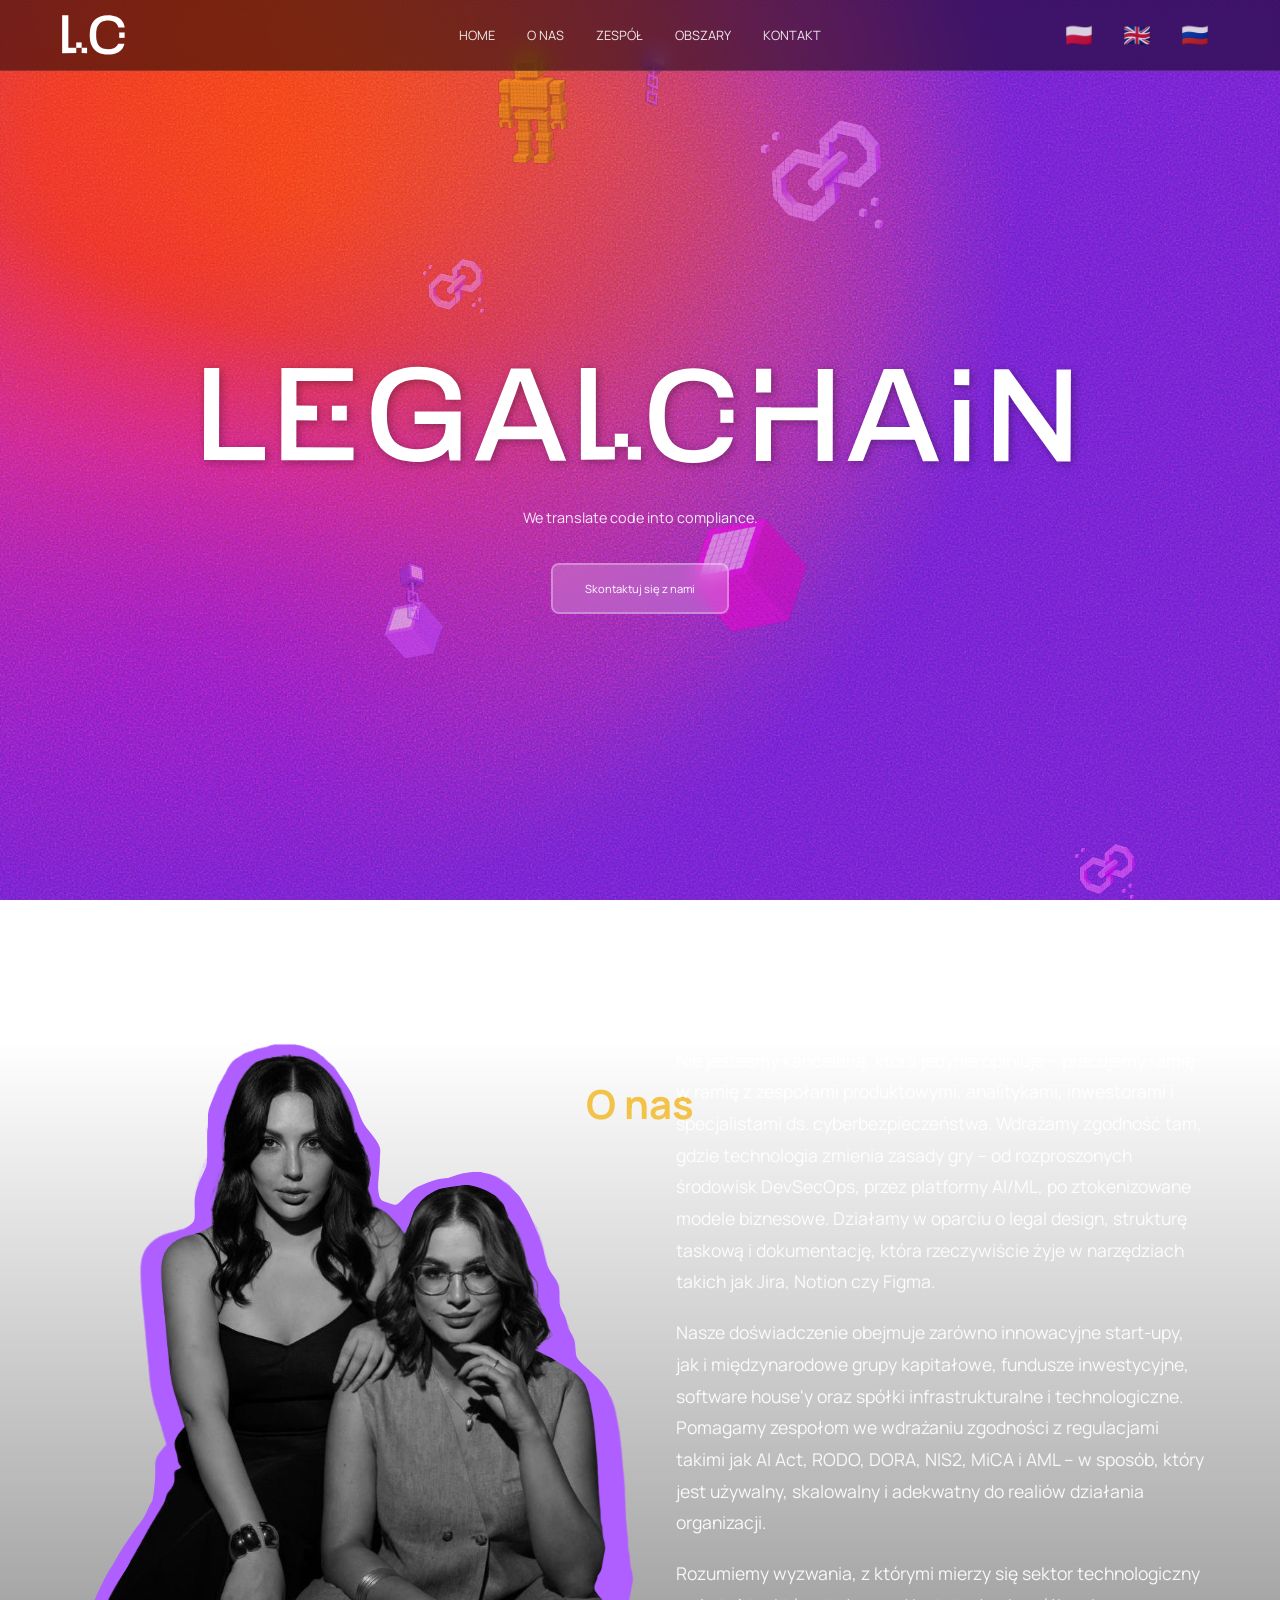
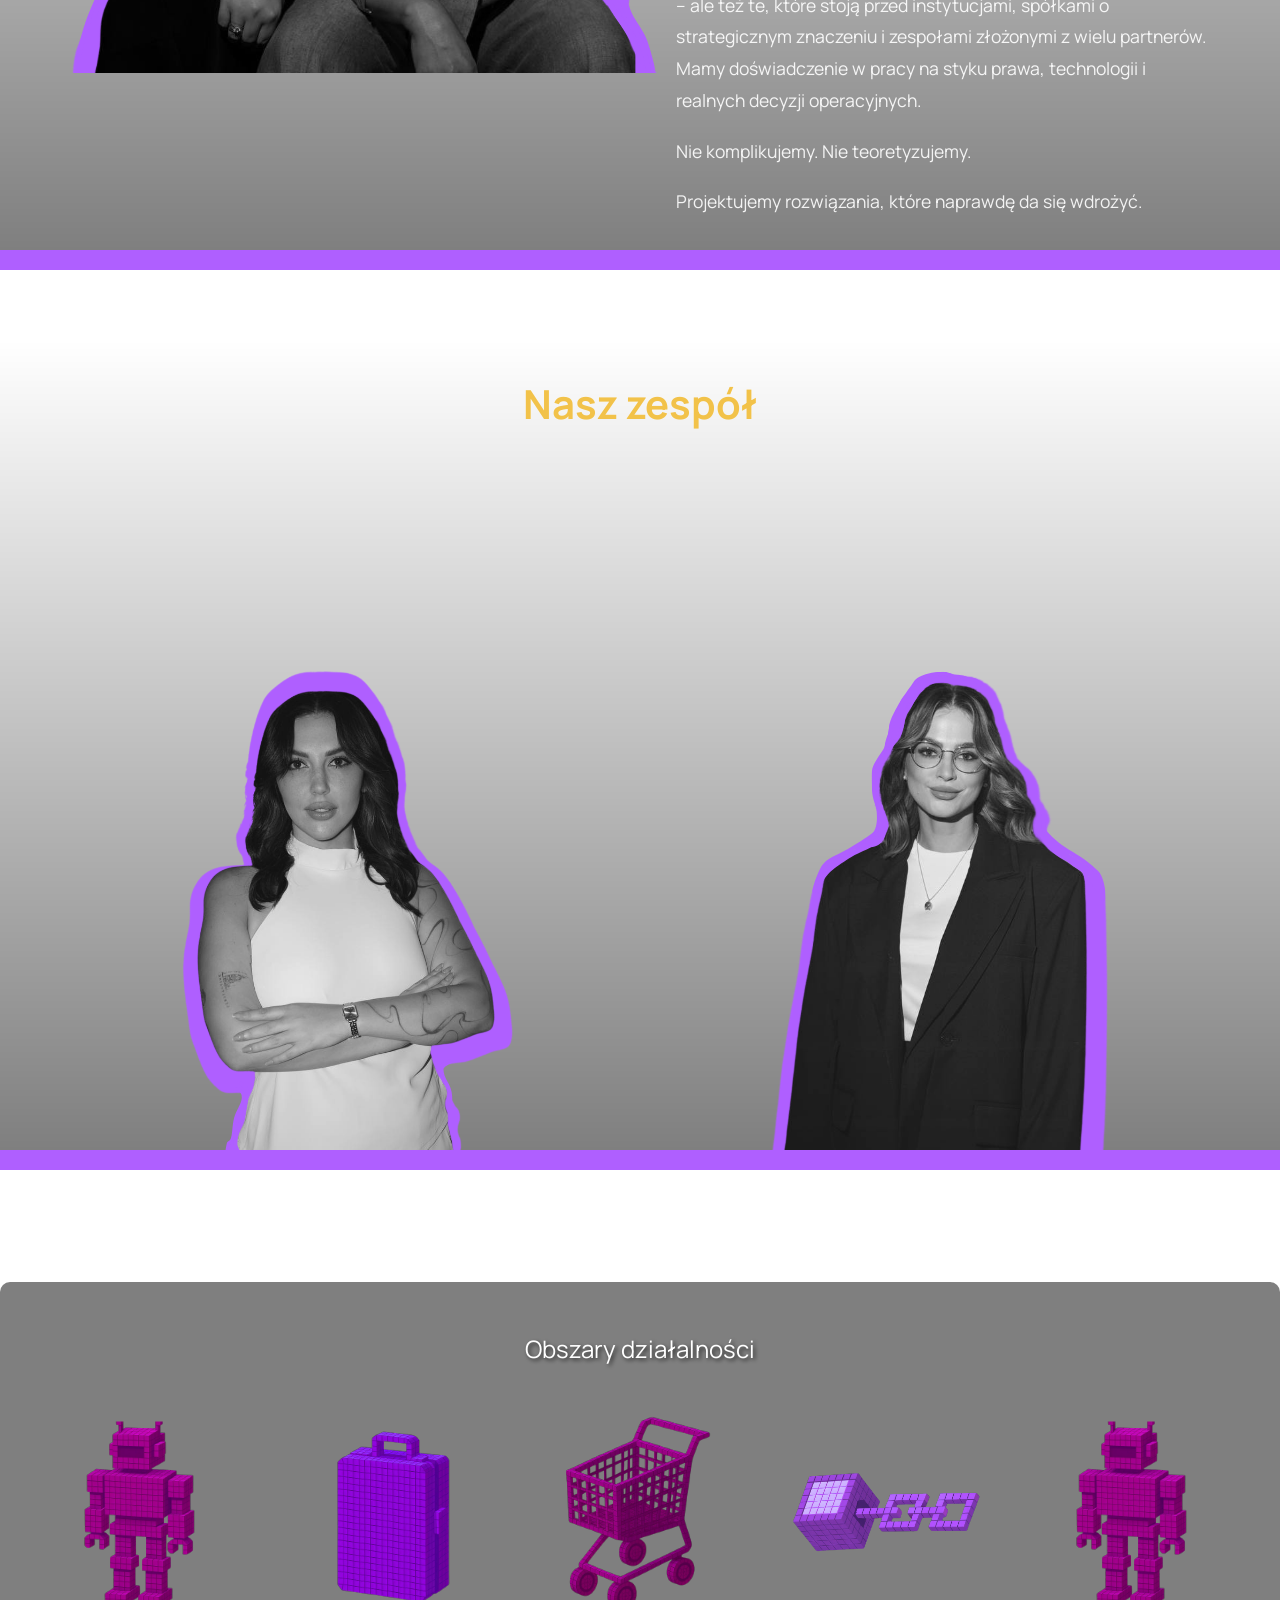
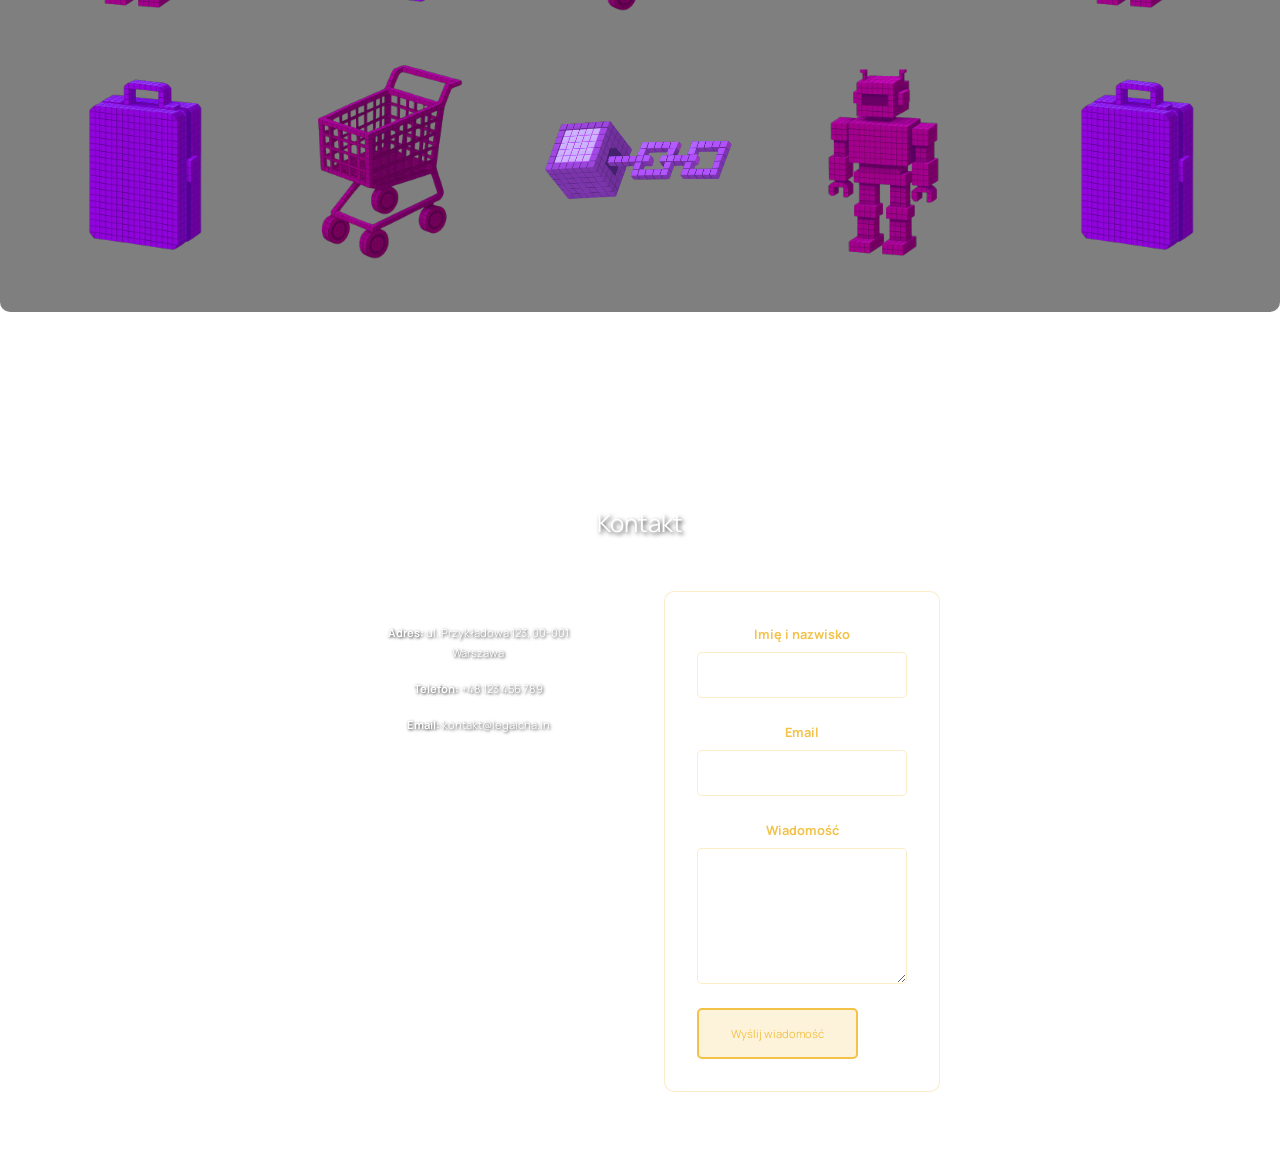
==== commit 8b9e426b: "Add files via upload" ====
--- a/index.html
+++ b/index.html
@@ -134,41 +134,43 @@
 
         <!-- AREAS Section -->
         <section id="areas" class="section">
-            <div class="container">
-                <h2 class="section-title" data-translate="areas-title">Obszary działalności</h2>
-                <div class="areas-icons-grid">
-                    <div class="areas-row">
-                        <div class="area-icon">
-                            <img src="AI-SPC.svg" alt="AI" class="area-icon-img">
+            <div class="areas-background">
+                <div class="container">
+                    <h2 class="section-title" data-translate="areas-title">Obszary działalności</h2>
+                    <div class="areas-icons-grid">
+                        <div class="areas-row">
+                            <div class="area-icon">
+                                <img src="AI-SPC.svg" alt="AI" class="area-icon-img">
+                            </div>
+                            <div class="area-icon">
+                                <img src="IP-SPC.svg" alt="IP" class="area-icon-img">
+                            </div>
+                            <div class="area-icon">
+                                <img src="ECOMMERCE-SPC.svg" alt="E-commerce" class="area-icon-img">
+                            </div>
+                            <div class="area-icon">
+                                <img src="BLOCKCHAIN-SPC.svg" alt="Blockchain" class="area-icon-img">
+                            </div>
+                            <div class="area-icon">
+                                <img src="AI-SPC.svg" alt="AI" class="area-icon-img">
+                            </div>
                         </div>
-                        <div class="area-icon">
-                            <img src="IP-SPC.svg" alt="IP" class="area-icon-img">
-                        </div>
-                        <div class="area-icon">
-                            <img src="ECOMMERCE-SPC.svg" alt="E-commerce" class="area-icon-img">
-                        </div>
-                        <div class="area-icon">
-                            <img src="BLOCKCHAIN-SPC.svg" alt="Blockchain" class="area-icon-img">
-                        </div>
-                        <div class="area-icon">
-                            <img src="AI-SPC.svg" alt="AI" class="area-icon-img">
-                        </div>
-                    </div>
-                    <div class="areas-row">
-                        <div class="area-icon">
-                            <img src="IP-SPC.svg" alt="IP" class="area-icon-img">
-                        </div>
-                        <div class="area-icon">
-                            <img src="ECOMMERCE-SPC.svg" alt="E-commerce" class="area-icon-img">
-                        </div>
-                        <div class="area-icon">
-                            <img src="BLOCKCHAIN-SPC.svg" alt="Blockchain" class="area-icon-img">
-                        </div>
-                        <div class="area-icon">
-                            <img src="AI-SPC.svg" alt="AI" class="area-icon-img">
-                        </div>
-                        <div class="area-icon">
-                            <img src="IP-SPC.svg" alt="IP" class="area-icon-img">
+                        <div class="areas-row">
+                            <div class="area-icon">
+                                <img src="IP-SPC.svg" alt="IP" class="area-icon-img">
+                            </div>
+                            <div class="area-icon">
+                                <img src="ECOMMERCE-SPC.svg" alt="E-commerce" class="area-icon-img">
+                            </div>
+                            <div class="area-icon">
+                                <img src="BLOCKCHAIN-SPC.svg" alt="Blockchain" class="area-icon-img">
+                            </div>
+                            <div class="area-icon">
+                                <img src="AI-SPC.svg" alt="AI" class="area-icon-img">
+                            </div>
+                            <div class="area-icon">
+                                <img src="IP-SPC.svg" alt="IP" class="area-icon-img">
+                            </div>
                         </div>
                     </div>
                 </div>
--- a/styles.css
+++ b/styles.css
@@ -6,7 +6,7 @@
 }
 
 body {
-    font-family: 'Press Start 2P', cursive;
+    font-family: 'Manrope', sans-serif;
     line-height: 1.6;
     color: #333;
     overflow-x: hidden;
@@ -321,6 +321,7 @@
     justify-content: space-between;
     align-items: center;
     height: 70px;
+    position: relative;
 }
 
 .nav-logo {
@@ -344,6 +345,10 @@
     list-style: none;
     gap: 2rem;
     align-items: center;
+    position: absolute;
+    left: 50%;
+    transform: translateX(-50%);
+    margin: 0;
 }
 
 .nav-link {
@@ -477,7 +482,7 @@
     border: 2px solid rgba(255, 255, 255, 0.3);
     color: white;
     font-size: 0.7rem;
-    font-family: 'Press Start 2P', cursive;
+    font-family: 'Manrope', sans-serif;
     border-radius: 8px;
     cursor: pointer;
     transition: all 0.3s ease;
@@ -619,6 +624,7 @@
         transition: 0.3s;
         padding: 2rem 0;
         gap: 1rem;
+        transform: none;
     }
 
     .nav-menu.active {
@@ -807,7 +813,7 @@
     color: #f2c249;
     font-size: 2.5rem;
     margin-bottom: 2rem;
-    font-family: 'Press Start 2P', cursive;
+    font-family: 'Manrope', sans-serif;
     text-align: center;
     position: absolute;
     top: 2rem;
@@ -881,7 +887,7 @@
     color: #f2c249;
     font-size: 2.5rem;
     margin-bottom: 2rem;
-    font-family: 'Press Start 2P', cursive;
+    font-family: 'Manrope', sans-serif;
     text-align: center;
     position: absolute;
     top: 2rem;
@@ -922,6 +928,13 @@
 }
 
 /* Areas Section Styles */
+.areas-background {
+    background-color: rgba(0, 0, 0, 0.5);
+    padding: 3rem 0;
+    border-radius: 10px;
+    margin: 2rem 0;
+}
+
 .areas-icons-grid {
     display: flex;
     flex-direction: column;
@@ -1084,7 +1097,7 @@
     background: rgba(255, 255, 255, 0.1);
     color: white;
     font-size: 0.8rem;
-    font-family: 'Press Start 2P', cursive;
+    font-family: 'Manrope', sans-serif;
     transition: border-color 0.3s ease, background-color 0.3s ease;
 }
 
@@ -1107,7 +1120,7 @@
     border-radius: 5px;
     color: #f2c249;
     font-size: 0.7rem;
-    font-family: 'Press Start 2P', cursive;
+    font-family: 'Manrope', sans-serif;
     cursor: pointer;
     transition: all 0.3s ease;
     align-self: flex-start;
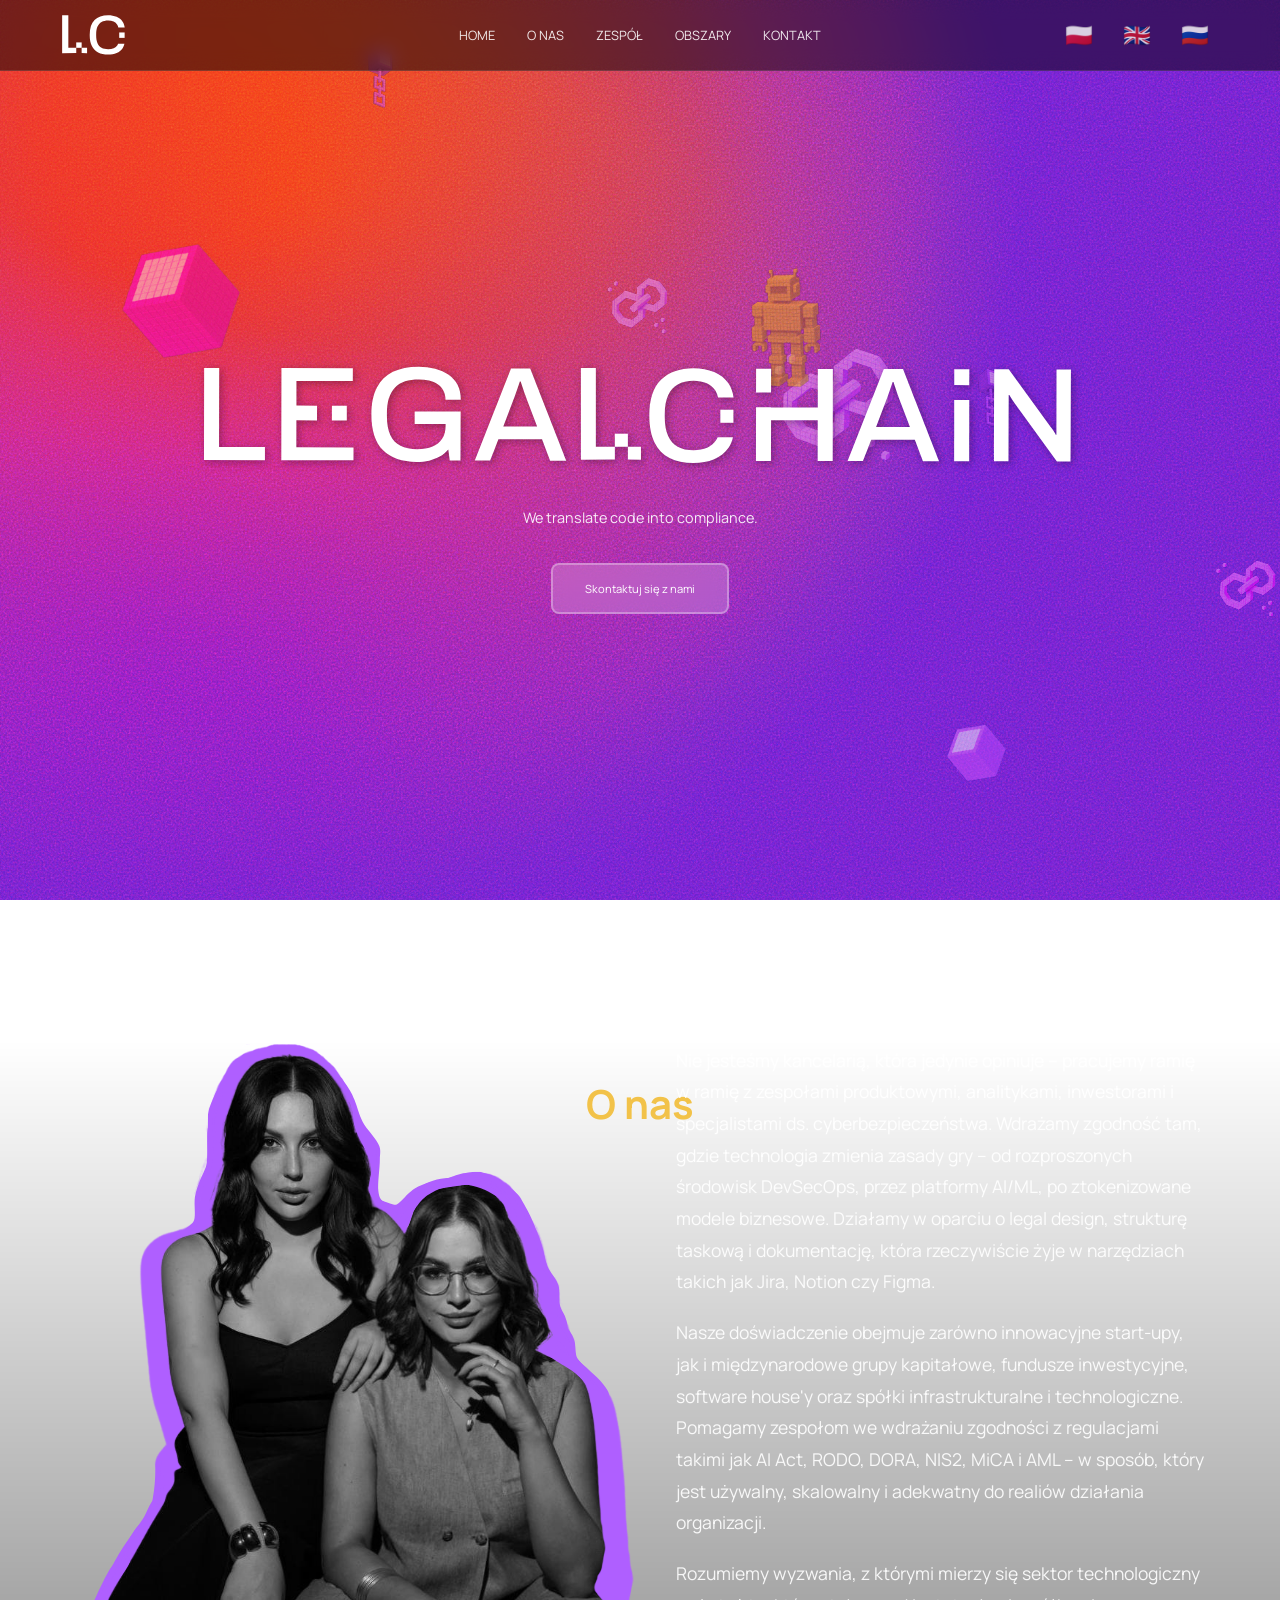
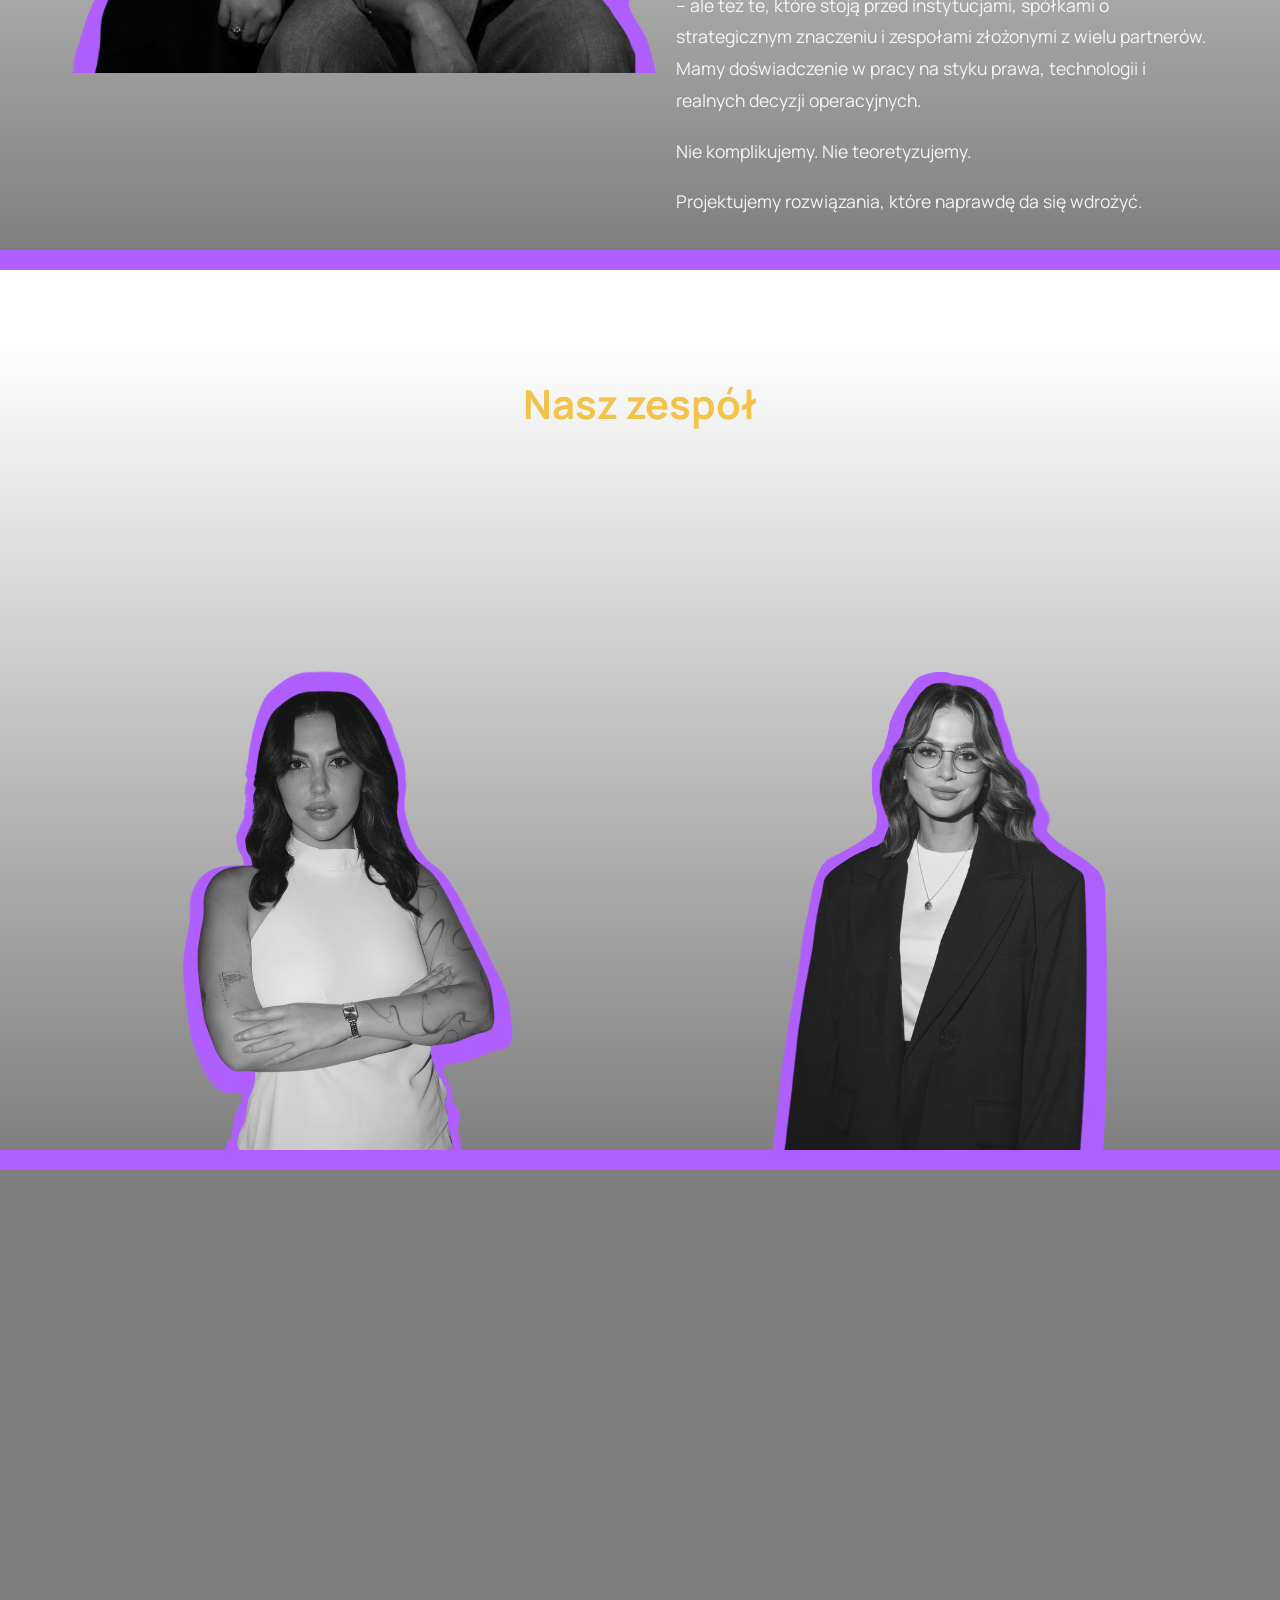
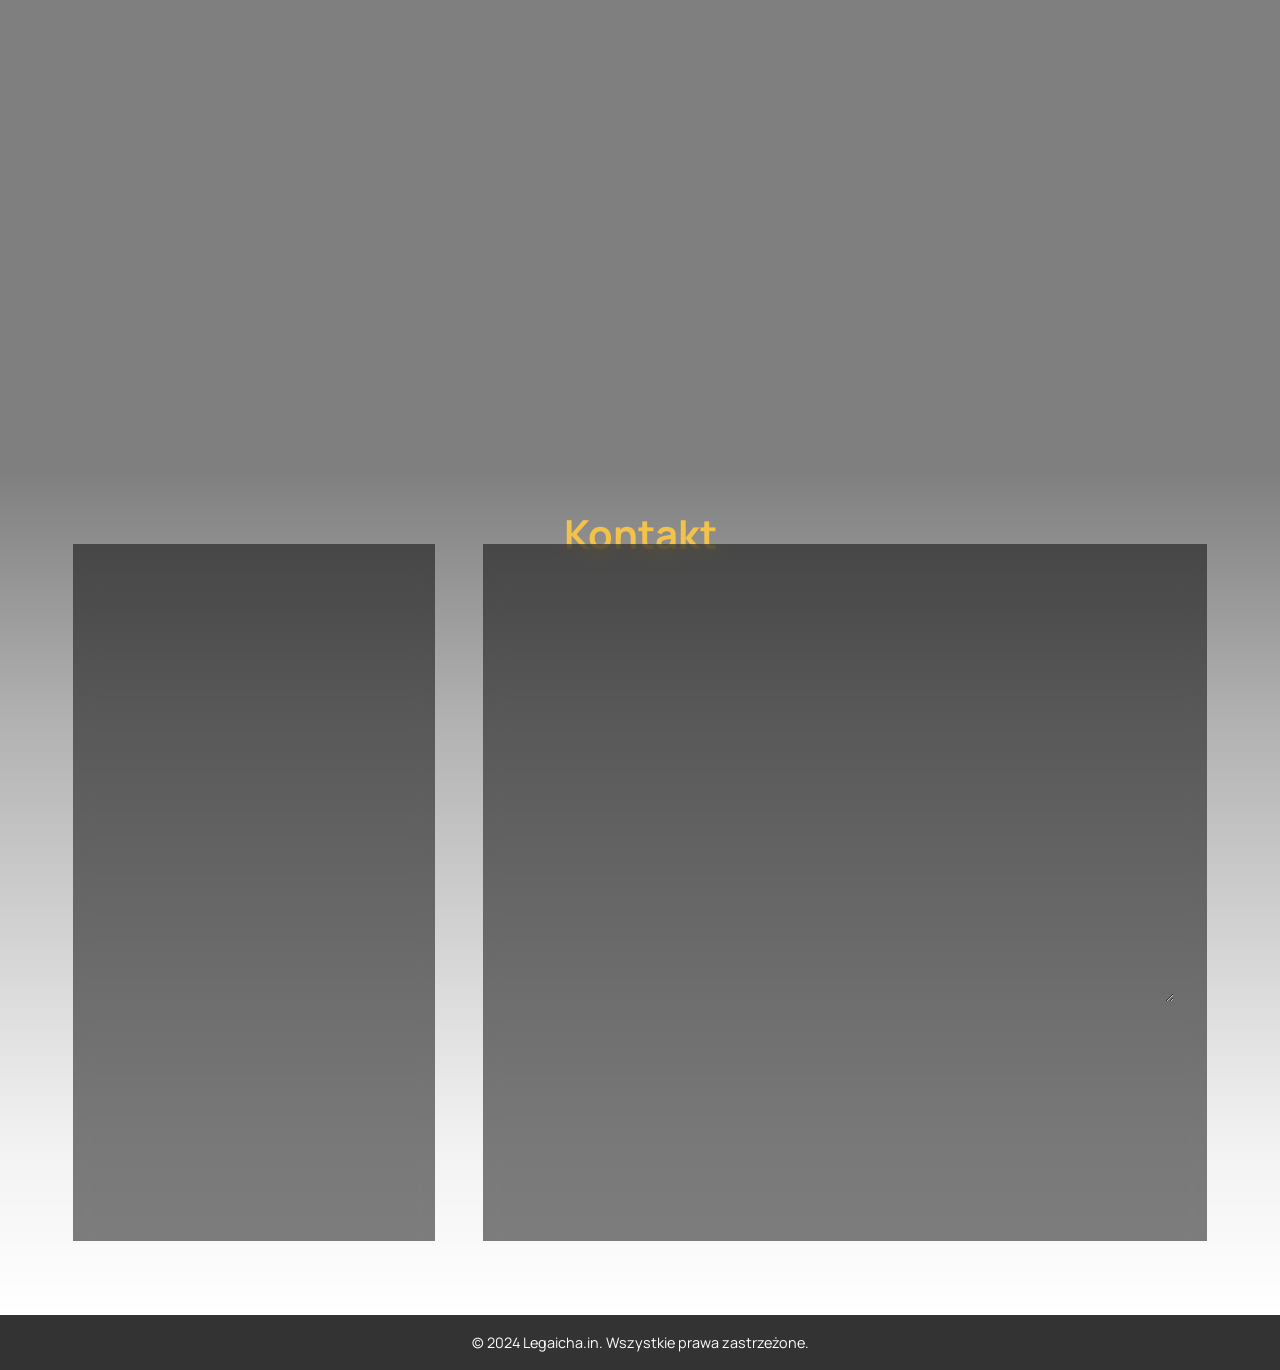
==== commit 252f2703: "Add files via upload" ====
--- a/index.html
+++ b/index.html
@@ -8,6 +8,7 @@
     <link rel="apple-touch-icon" href="2.svg">
     <link rel="stylesheet" href="styles.css">
     <link href="https://fonts.googleapis.com/css2?family=Press+Start+2P&family=Manrope:wght@300;400;500;600;700&display=swap" rel="stylesheet">
+    <link rel="stylesheet" href="https://cdnjs.cloudflare.com/ajax/libs/font-awesome/6.0.0/css/all.min.css">
 </head>
 <body>
     <!-- Animated Background Icons -->
@@ -136,7 +137,7 @@
         <section id="areas" class="section">
             <div class="areas-background">
                 <div class="container">
-                    <h2 class="section-title" data-translate="areas-title">Obszary działalności</h2>
+                    <h2 class="areas-heading" data-translate="areas-title">Obszary działalności</h2>
                     <div class="areas-icons-grid">
                         <div class="areas-row">
                             <div class="area-icon">
@@ -179,32 +180,79 @@
 
         <!-- CONTACT Section -->
         <section id="contact" class="section">
-            <div class="container">
-                <h2 class="section-title" data-translate="contact-title">Kontakt</h2>
-                <div class="contact-content">
-                    <div class="contact-info">
-                        <p><strong>Adres:</strong> ul. Przykładowa 123, 00-001 Warszawa</p>
-                        <p><strong>Telefon:</strong> +48 123 456 789</p>
-                        <p><strong>Email:</strong> kontakt@legaicha.in</p>
-                    </div>
-                    <div class="contact-form-container">
-                        <form class="contact-form" id="contactForm">
-                            <div class="form-group">
-                                <label for="name" data-translate="form-name">Imię i nazwisko</label>
-                                <input type="text" id="name" name="name" required>
-                            </div>
-                            <div class="form-group">
-                                <label for="email" data-translate="form-email">Email</label>
-                                <input type="email" id="email" name="email" required>
-                            </div>
-                            <div class="form-group">
-                                <label for="message" data-translate="form-message">Wiadomość</label>
-                                <textarea id="message" name="message" rows="6" required></textarea>
-                            </div>
-                            <button type="submit" class="form-submit-btn" data-translate="form-submit">Wyślij wiadomość</button>
-                        </form>
-                    </div>
-                </div>
+            <div class="contact-background">
+                <div class="container">
+                    <h2 class="contact-heading" data-translate="contact-title">Kontakt</h2>
+                    <div class="contact-content">
+                        <!-- Contact Info Box -->
+                        <div class="contact-info-box">
+                            <div class="address-bar">
+                                <i class="fas fa-map-marker-alt"></i>
+                                <span>Warszawa, 00-028<br>ul. Bracka 20 lok. 7A</span>
+                            </div>
+                            <div class="social-links">
+                                <a href="https://www.linkedin.com/company/legaicha-in" target="_blank" class="social-link linkedin">
+                                    <i class="fab fa-linkedin"></i>
+                                    LinkedIn
+                                </a>
+                                <a href="https://t.me/thelegaichainers" target="_blank" class="social-link telegram">
+                                    <i class="fab fa-telegram"></i>
+                                    Telegram News
+                                </a>
+                                <a href="https://t.me/thelegaichainerschat" target="_blank" class="social-link telegram-chat">
+                                    <i class="fab fa-telegram"></i>
+                                    Telegram Chat
+                                </a>
+                                <a href="https://instagram.com/legaichain" target="_blank" class="social-link instagram">
+                                    <i class="fab fa-instagram"></i>
+                                    Instagram
+                                </a>
+                            </div>
+                            <div class="emails-section">
+                                <div class="email-item">
+                                    <i class="fas fa-envelope"></i>
+                                    <a href="mailto:hello@legaicha.in">hello@legaicha.in</a>
+                                </div>
+                                <div class="email-item">
+                                    <i class="fas fa-envelope"></i>
+                                    <a href="mailto:anna.kryn@legaicha.in">anna.kryn@legaicha.in</a>
+                                </div>
+                                <div class="email-item">
+                                    <i class="fas fa-envelope"></i>
+                                    <a href="mailto:aleksandra.magiera@legai.chain">aleksandra.magiera@legai.chain</a>
+                                </div>
+                            </div>
+                        </div>
+                        
+                        <!-- Contact Form Box -->
+                        <div class="contact-form-box">
+                            <form class="contact-form" id="contactForm" action="https://api.web3forms.com/submit" method="POST">
+                                <!-- Web3Forms Access Key -->
+                                <input type="hidden" name="access_key" value="8da585e6-3499-4efa-a7ec-0e1555d7bdb9">
+                                
+                                <!-- Honeypot Spam Protection -->
+                                <input type="checkbox" name="botcheck" class="hidden" style="display: none;">
+                                
+                                <div class="form-group">
+                                    <label for="name" data-translate="form-name">Imię i nazwisko</label>
+                                    <input type="text" id="name" name="name" required>
+                                </div>
+                                <div class="form-group">
+                                    <label for="email" data-translate="form-email">Email</label>
+                                    <input type="email" id="email" name="email" required>
+                                </div>
+                                <div class="form-group">
+                                    <label for="message" data-translate="form-message">Wiadomość</label>
+                                    <textarea id="message" name="message" rows="6" required></textarea>
+                                </div>
+                                <button type="submit" class="form-submit-btn" data-translate="form-submit">Wyślij wiadomość</button>
+                            </form>
+                        </div>
+                    </div>
+                </div>
+            </div>
+            <div class="contact-footer">
+                <p>&copy; 2024 Legaicha.in. Wszystkie prawa zastrzeżone.</p>
             </div>
         </section>
     </main>
--- a/styles.css
+++ b/styles.css
@@ -930,9 +930,33 @@
 /* Areas Section Styles */
 .areas-background {
     background-color: rgba(0, 0, 0, 0.5);
-    padding: 3rem 0;
-    border-radius: 10px;
-    margin: 2rem 0;
+    backdrop-filter: blur(20px);
+    -webkit-backdrop-filter: blur(20px);
+    padding: 0;
+    border-radius: 0;
+    margin: 0;
+    min-height: 100vh;
+    display: flex;
+    align-items: center;
+    justify-content: center;
+}
+
+/* Override section padding for areas section */
+#areas.section {
+    padding: 0;
+}
+
+/* Areas heading - same style as about heading */
+.areas-heading {
+    color: #f2c249;
+    font-size: 2.5rem;
+    margin-bottom: 2rem;
+    font-family: 'Manrope', sans-serif;
+    text-align: center;
+    position: absolute;
+    top: 2rem;
+    left: 50%;
+    transform: translateX(-50%);
 }
 
 .areas-icons-grid {
@@ -940,7 +964,7 @@
     flex-direction: column;
     gap: 3rem;
     align-items: center;
-    margin-top: 3rem;
+    margin: 0;
     width: 100vw;
     margin-left: calc(-50vw + 50%);
 }
@@ -961,8 +985,8 @@
 }
 
 .area-icon-img {
-    width: 200px;
-    height: 200px;
+    width: 280px;
+    height: 280px;
     object-fit: contain;
     transition: transform 0.3s ease, filter 0.3s ease;
 }
@@ -984,8 +1008,8 @@
     }
     
     .area-icon-img {
-        width: 130px;
-        height: 130px;
+        width: 180px;
+        height: 180px;
     }
 }
 
@@ -996,8 +1020,8 @@
     }
     
     .area-icon-img {
-        width: 100px;
-        height: 100px;
+        width: 140px;
+        height: 140px;
     }
 }
 
@@ -1056,25 +1080,196 @@
     }
 }
 
-/* Contact Form Styles */
+/* Contact Section Styles */
+#contact.section {
+    padding: 0;
+    height: 100vh;
+    position: relative;
+    display: flex;
+    flex-direction: column;
+}
+
+.contact-background {
+    background: linear-gradient(to bottom, 
+        rgba(0, 0, 0, 0.5) 0%, 
+        rgba(0, 0, 0, 0.3) 30%, 
+        rgba(0, 0, 0, 0.15) 60%, 
+        rgba(0, 0, 0, 0.05) 80%, 
+        rgba(0, 0, 0, 0) 100%);
+    flex: 1;
+    display: flex;
+    align-items: center;
+    justify-content: center;
+}
+
+/* Contact heading - same style as about heading */
+.contact-heading {
+    color: #f2c249;
+    font-size: 2.5rem;
+    margin-bottom: 2rem;
+    font-family: 'Manrope', sans-serif;
+    text-align: center;
+    position: absolute;
+    top: 2rem;
+    left: 50%;
+    transform: translateX(-50%);
+}
+
+.contact-footer {
+    background: rgba(0, 0, 0, 1);
+    display: flex;
+    align-items: center;
+    justify-content: center;
+    color: white;
+    font-family: 'Manrope', sans-serif;
+    font-size: 0.9rem;
+    opacity: 0.8;
+    padding: 1rem 0;
+}
+
 .contact-content {
     display: grid;
-    grid-template-columns: 1fr 1fr;
+    grid-template-columns: 1fr 2fr;
     gap: 3rem;
-    align-items: start;
+    width: 100%;
+    max-width: 1200px;
+}
+
+/* Contact Info Box */
+.contact-info-box {
+    background: rgba(0, 0, 0, 0.5);
+    padding: 2rem;
+    display: flex;
+    flex-direction: column;
+    gap: 2rem;
+    backdrop-filter: blur(10px);
+}
+
+/* Contact Form Box */
+.contact-form-box {
+    background: rgba(0, 0, 0, 0.5);
+    padding: 2rem;
+    backdrop-filter: blur(10px);
+}
+
+.contact-info {
+    display: flex;
+    flex-direction: column;
+    gap: 2rem;
+}
+
+/* Address Bar */
+.address-bar {
+    display: flex;
+    align-items: flex-start;
+    gap: 1rem;
+    padding: 1.5rem;
+    color: white;
+    font-size: 1rem;
+    transition: all 0.3s ease;
+    width: 100%;
+    max-width: 300px;
+}
+
+.address-bar:hover {
+    /* Hover effect removed */
+}
+
+.address-bar i {
+    font-size: 1.2rem;
+    color: #f2c249;
+    margin-top: 0.2rem;
+}
+
+.address-bar span {
+    line-height: 1.4;
+}
+
+/* Social Links */
+.social-links {
+    display: flex;
+    flex-direction: column;
+    gap: 1rem;
+}
+
+.social-link {
+    display: flex;
+    align-items: center;
+    gap: 0.8rem;
+    padding: 1rem 1.5rem;
+    color: white;
+    text-decoration: none;
+    font-size: 1rem;
+    transition: all 0.3s ease;
+    width: 100%;
+    max-width: 300px;
+}
+
+.social-link:hover {
+    transform: translateY(-2px);
+}
+
+.social-link i {
+    font-size: 1.2rem;
+    color: #f2c249;
+}
+
+.social-link.linkedin:hover {
+    border-color: #0077b5;
+}
+
+.social-link.telegram:hover {
+    border-color: #0088cc;
+}
+
+/* Emails Section */
+.emails-section {
+    display: flex;
+    flex-direction: column;
+    gap: 1rem;
+}
+
+.email-item {
+    display: flex;
+    align-items: center;
+    gap: 1rem;
+    padding: 1rem 1.5rem;
+    color: white;
+    font-size: 1rem;
+    transition: all 0.3s ease;
+    width: 100%;
+    max-width: 300px;
+}
+
+.email-item:hover {
+    transform: translateY(-2px);
+}
+
+.email-item i {
+    font-size: 1.2rem;
+    color: #f2c249;
+}
+
+.email-item a {
+    color: white;
+    text-decoration: none;
+    transition: color 0.3s ease;
+    font-size: 0.9rem;
+}
+
+.email-item a:hover {
+    color: #f2c249;
 }
 
 .contact-form-container {
-    background: rgba(255, 255, 255, 0.05);
-    padding: 2rem;
-    border-radius: 10px;
-    border: 1px solid rgba(242, 194, 73, 0.3);
+    width: 100%;
 }
 
 .contact-form {
     display: flex;
     flex-direction: column;
     gap: 1.5rem;
+    width: 100%;
 }
 
 .form-group {
@@ -1084,21 +1279,22 @@
 }
 
 .form-group label {
-    color: #f2c249;
-    font-size: 0.8rem;
-    font-weight: bold;
+    color: white;
+    font-size: 1rem;
+    font-weight: 500;
 }
 
 .form-group input,
 .form-group textarea {
-    padding: 0.8rem;
-    border: 1px solid rgba(242, 194, 73, 0.3);
-    border-radius: 5px;
+    padding: 1rem;
+    border: 1px solid rgba(255, 255, 255, 0.2);
+    border-radius: 8px;
     background: rgba(255, 255, 255, 0.1);
     color: white;
-    font-size: 0.8rem;
+    font-size: 1rem;
     font-family: 'Manrope', sans-serif;
-    transition: border-color 0.3s ease, background-color 0.3s ease;
+    transition: all 0.3s ease;
+    width: 100%;
 }
 
 .form-group input:focus,
@@ -1115,19 +1311,22 @@
 
 .form-submit-btn {
     padding: 1rem 2rem;
-    background: rgba(242, 194, 73, 0.2);
-    border: 2px solid #f2c249;
-    border-radius: 5px;
-    color: #f2c249;
-    font-size: 0.7rem;
+    background: #f2c249;
+    border: none;
+    border-radius: 8px;
+    color: #000;
+    font-size: 1rem;
+    font-weight: 600;
     font-family: 'Manrope', sans-serif;
     cursor: pointer;
     transition: all 0.3s ease;
+    width: 100%;
+    max-width: 300px;
     align-self: flex-start;
 }
 
 .form-submit-btn:hover {
-    background: rgba(242, 194, 73, 0.3);
+    background: #e6b742;
     transform: translateY(-2px);
 }
 
@@ -1138,23 +1337,32 @@
         gap: 2rem;
     }
     
-    .contact-form-container {
+    .contact-form-box {
+        order: -1;
+    }
+    
+    .contact-info-box,
+    .contact-form-box {
         padding: 1.5rem;
     }
     
+    .address-bar,
+    .social-link,
+    .email-item {
+        max-width: 100%;
+    }
+    
+    .form-submit-btn {
+        max-width: 100%;
+    }
+    
     .form-group label {
-        font-size: 0.6rem;
+        font-size: 0.9rem;
     }
     
     .form-group input,
     .form-group textarea {
-        font-size: 0.6rem;
-        padding: 0.6rem;
-    }
-    
-    .form-submit-btn {
-        font-size: 0.6rem;
-        padding: 0.8rem 1.5rem;
+        font-size: 0.9rem;
     }
 }
 
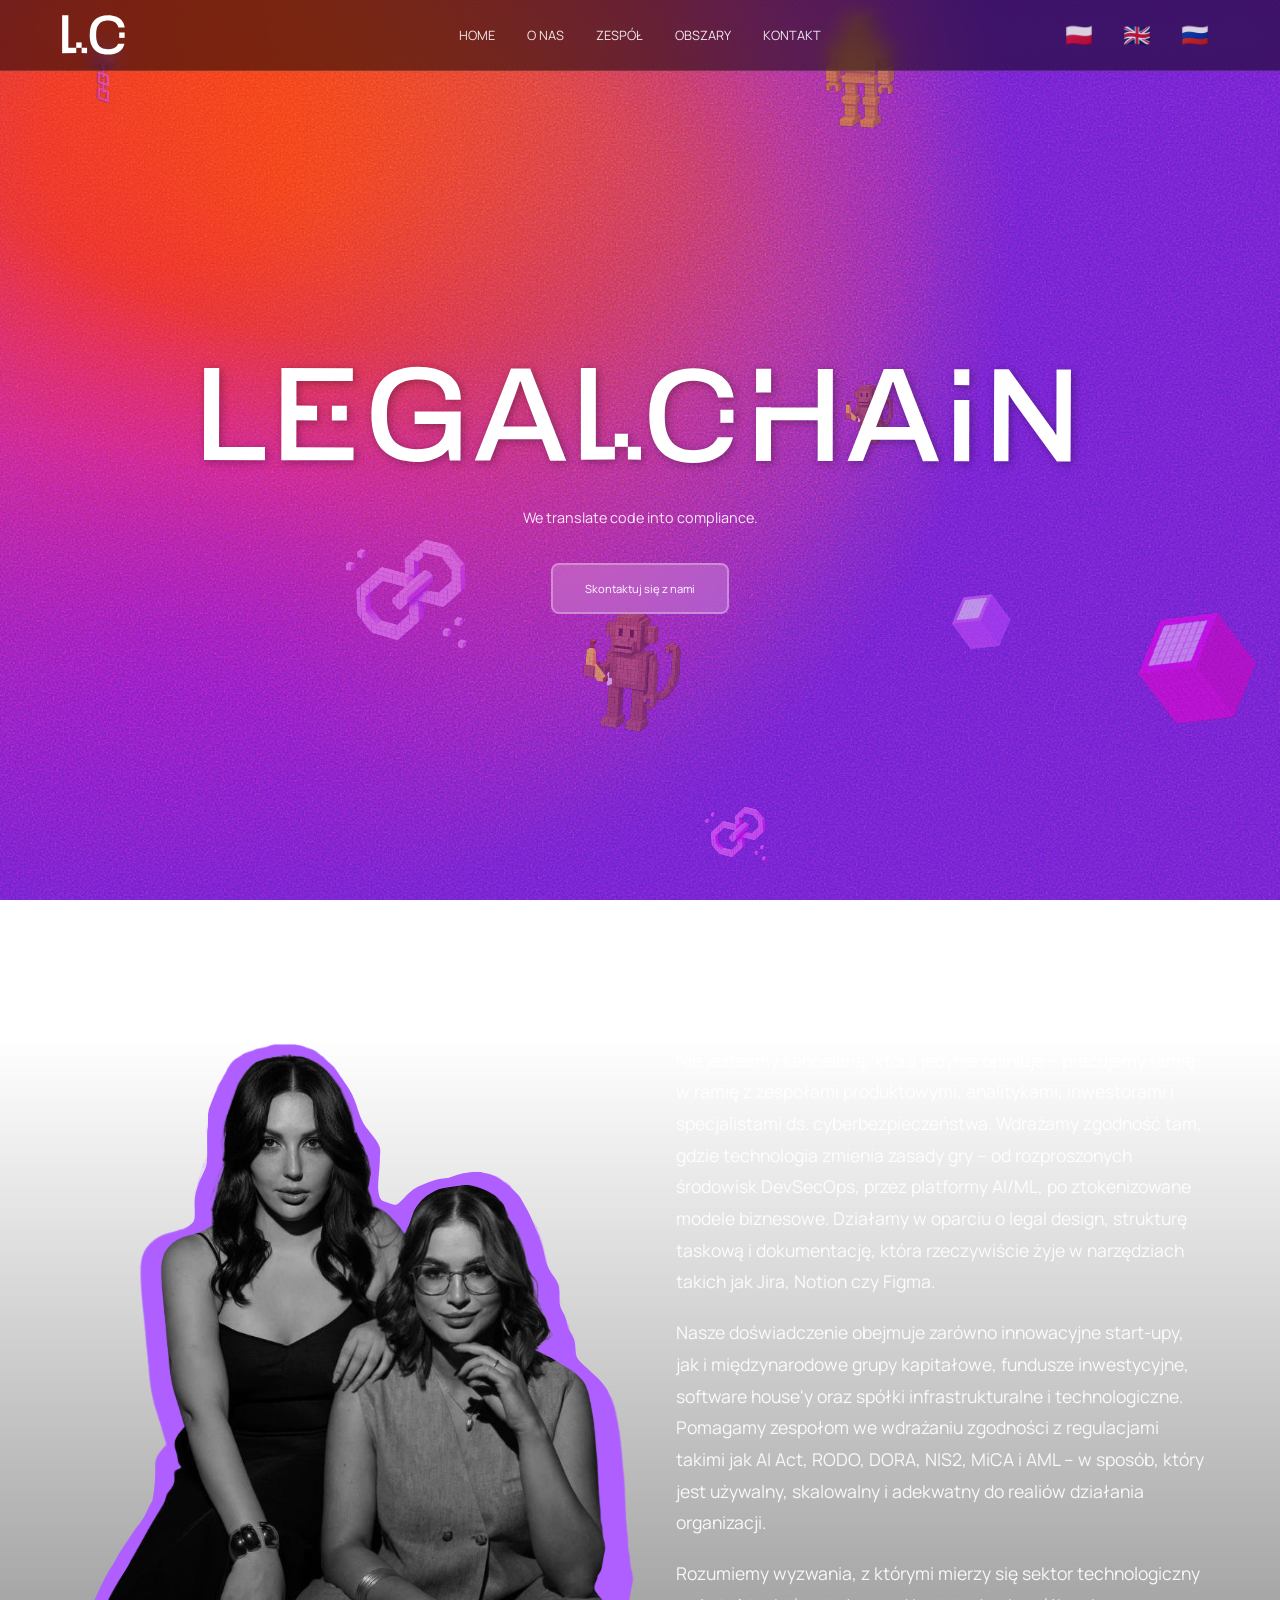
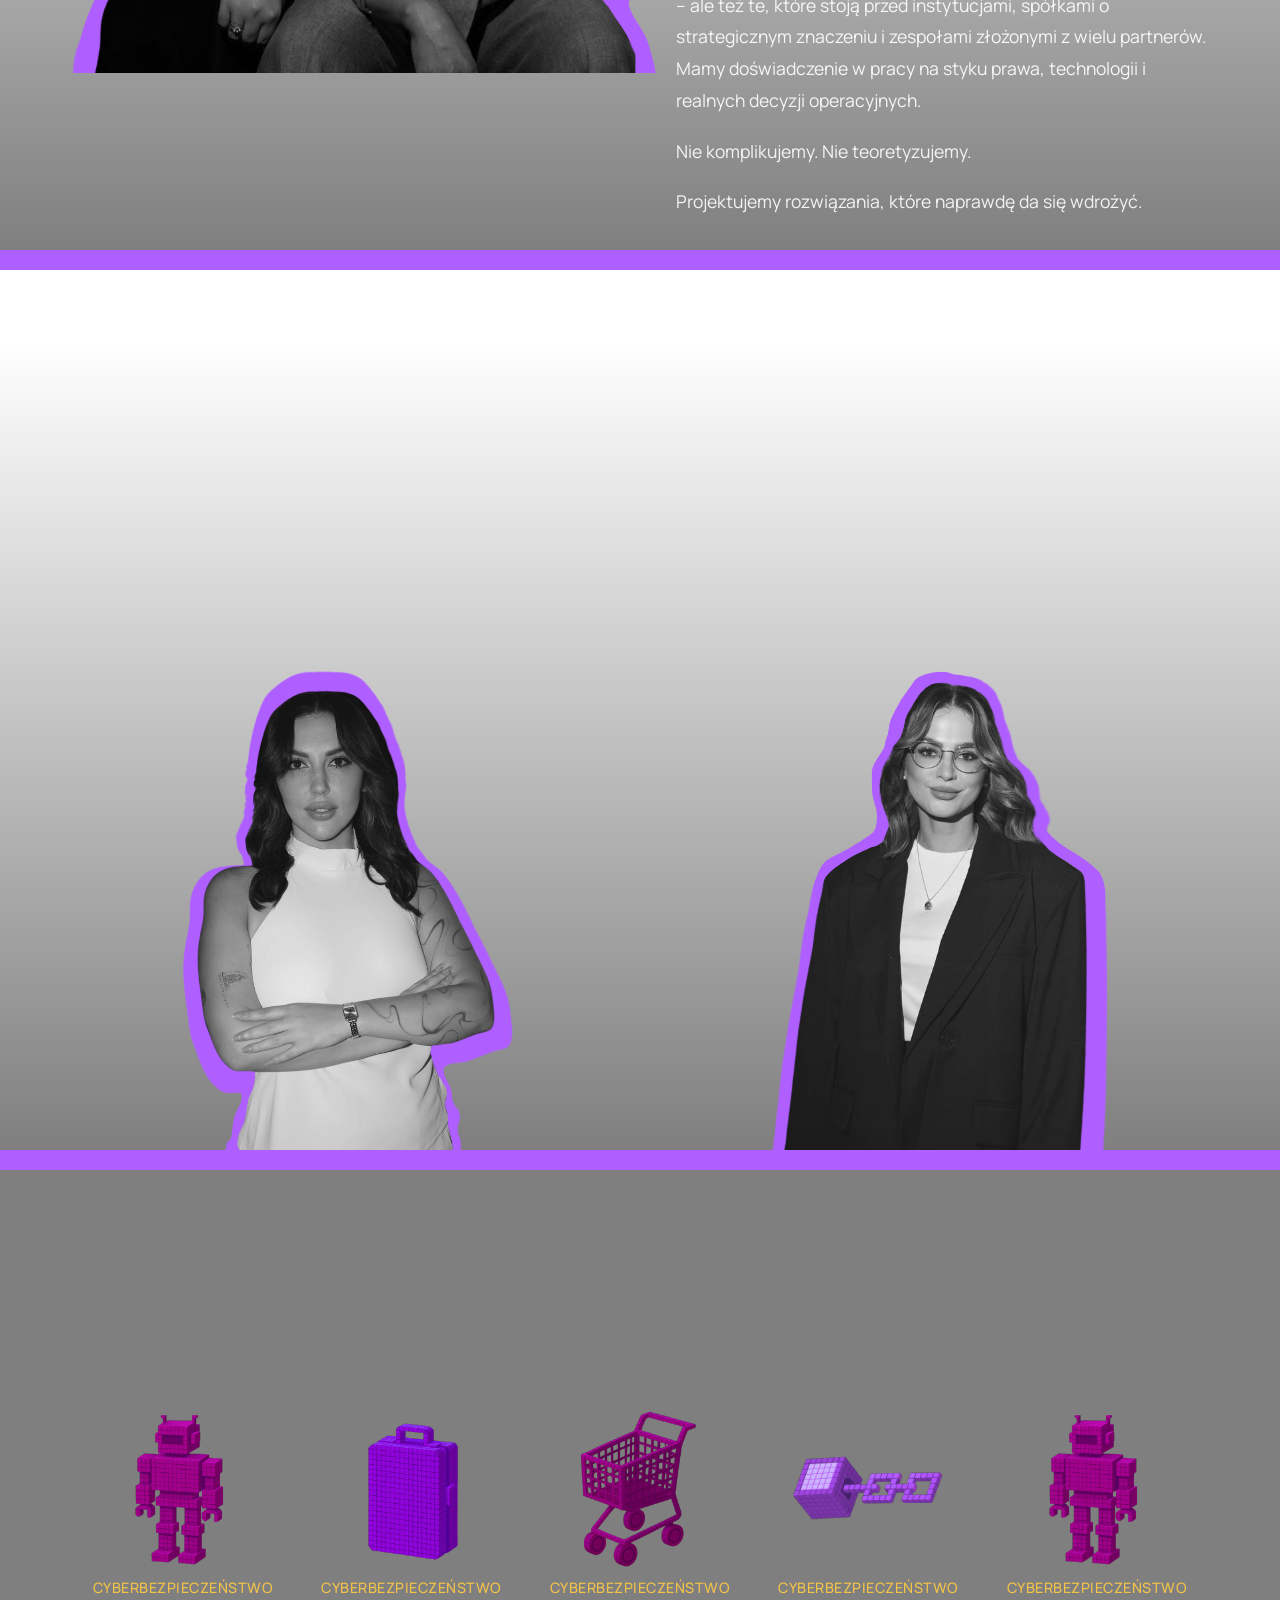
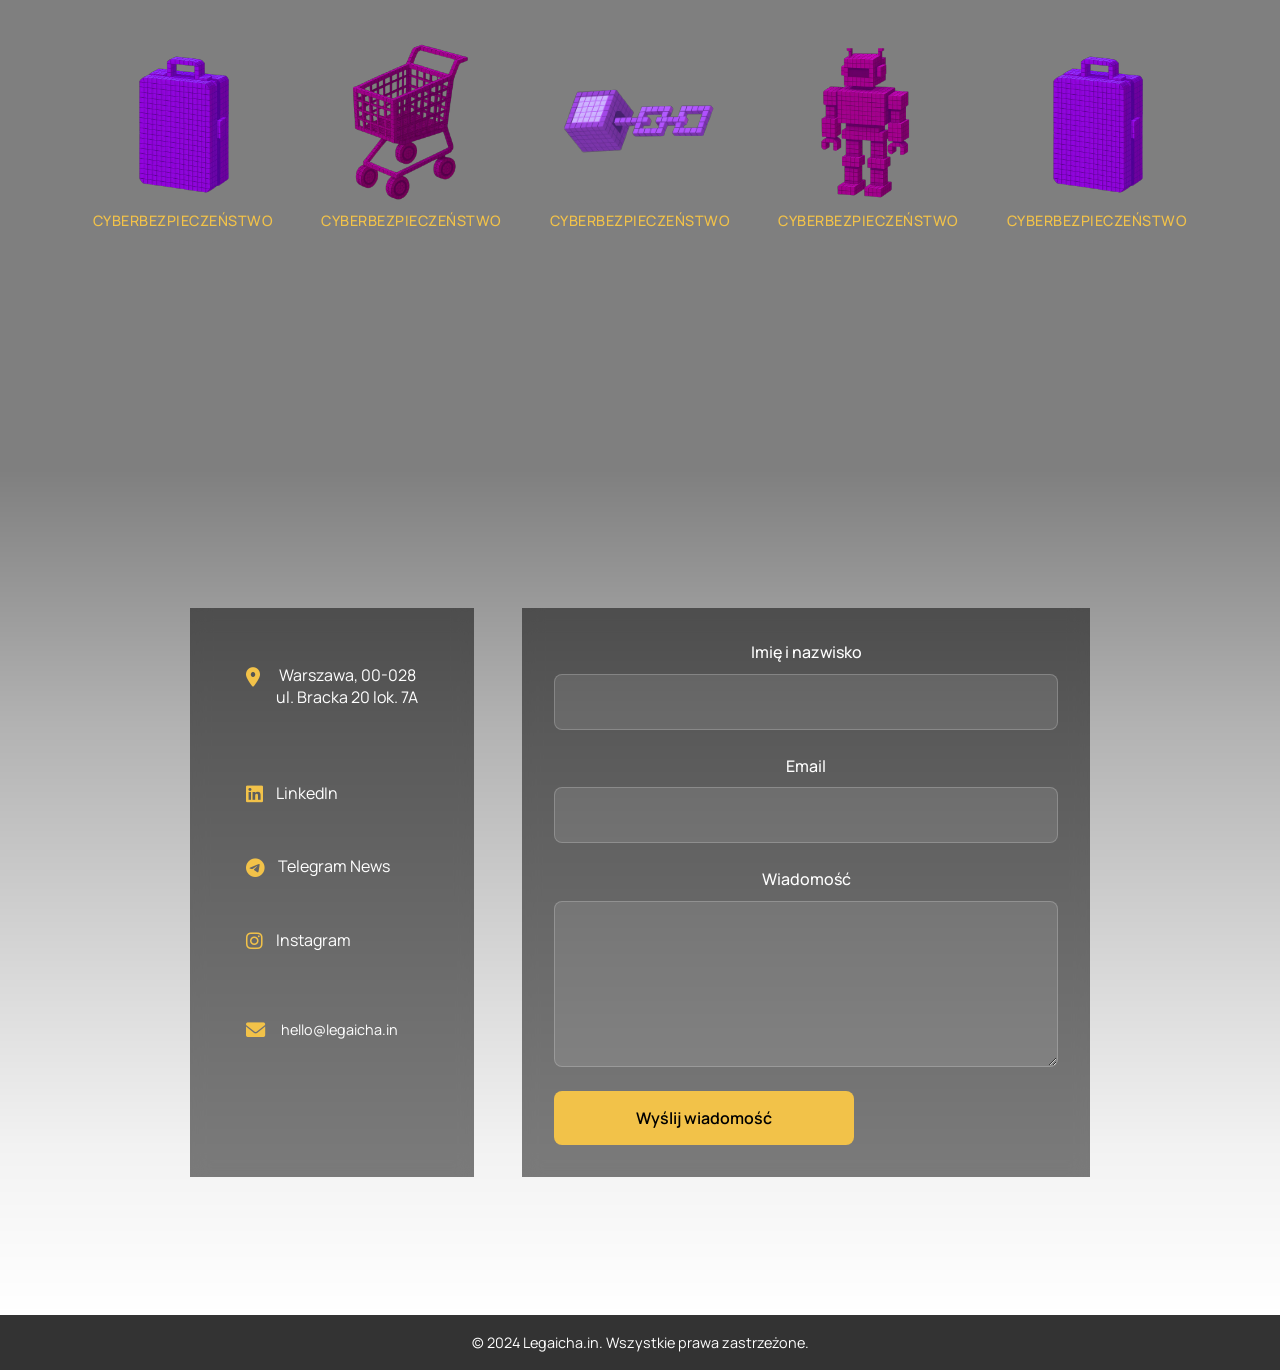
==== commit a120a797: "Add files via upload" ====
--- a/index.html
+++ b/index.html
@@ -32,10 +32,10 @@
             <img src="x6.svg" alt="x6" class="floating-icon-img">
         </div>
         <div class="floating-icon" id="icon-x7">
-            <img src="x1.svg" alt="x7" class="floating-icon-img">
+            <img src="x7.svg" alt="x7" class="floating-icon-img">
         </div>
         <div class="floating-icon" id="icon-x8">
-            <img src="x2.svg" alt="x8" class="floating-icon-img">
+            <img src="x7.svg" alt="x8" class="floating-icon-img">
         </div>
     </div>
 
@@ -124,10 +124,14 @@
                 <h2 class="team-heading" data-translate="team-title">Nasz zespół</h2>
                 <div class="team-interactive">
                     <div class="team-image-container">
-                        <img src="ola.svg" alt="Ola" class="team-image">
+                        <a href="ola.html" style="display: flex; align-items: flex-end; text-decoration: none; margin: 0; padding: 0; border: none; outline: none;">
+                            <img src="ola.svg" alt="Ola" class="team-image">
+                        </a>
                     </div>
                     <div class="team-image-container">
-                        <img src="ania.svg" alt="Ania" class="team-image">
+                        <a href="ania.html" style="display: flex; align-items: flex-end; text-decoration: none; margin: 0; padding: 0; border: none; outline: none;">
+                            <img src="ania.svg" alt="Ania" class="team-image">
+                        </a>
                     </div>
                 </div>
             </div>
@@ -142,35 +146,45 @@
                         <div class="areas-row">
                             <div class="area-icon">
                                 <img src="AI-SPC.svg" alt="AI" class="area-icon-img">
+                                <div class="area-specialization">Cyberbezpieczeństwo</div>
                             </div>
                             <div class="area-icon">
                                 <img src="IP-SPC.svg" alt="IP" class="area-icon-img">
+                                <div class="area-specialization">Cyberbezpieczeństwo</div>
                             </div>
                             <div class="area-icon">
                                 <img src="ECOMMERCE-SPC.svg" alt="E-commerce" class="area-icon-img">
+                                <div class="area-specialization">Cyberbezpieczeństwo</div>
                             </div>
                             <div class="area-icon">
                                 <img src="BLOCKCHAIN-SPC.svg" alt="Blockchain" class="area-icon-img">
+                                <div class="area-specialization">Cyberbezpieczeństwo</div>
                             </div>
                             <div class="area-icon">
                                 <img src="AI-SPC.svg" alt="AI" class="area-icon-img">
+                                <div class="area-specialization">Cyberbezpieczeństwo</div>
                             </div>
                         </div>
                         <div class="areas-row">
                             <div class="area-icon">
                                 <img src="IP-SPC.svg" alt="IP" class="area-icon-img">
+                                <div class="area-specialization">Cyberbezpieczeństwo</div>
                             </div>
                             <div class="area-icon">
                                 <img src="ECOMMERCE-SPC.svg" alt="E-commerce" class="area-icon-img">
+                                <div class="area-specialization">Cyberbezpieczeństwo</div>
                             </div>
                             <div class="area-icon">
                                 <img src="BLOCKCHAIN-SPC.svg" alt="Blockchain" class="area-icon-img">
+                                <div class="area-specialization">Cyberbezpieczeństwo</div>
                             </div>
                             <div class="area-icon">
                                 <img src="AI-SPC.svg" alt="AI" class="area-icon-img">
+                                <div class="area-specialization">Cyberbezpieczeństwo</div>
                             </div>
                             <div class="area-icon">
                                 <img src="IP-SPC.svg" alt="IP" class="area-icon-img">
+                                <div class="area-specialization">Cyberbezpieczeństwo</div>
                             </div>
                         </div>
                     </div>
@@ -199,10 +213,6 @@
                                     <i class="fab fa-telegram"></i>
                                     Telegram News
                                 </a>
-                                <a href="https://t.me/thelegaichainerschat" target="_blank" class="social-link telegram-chat">
-                                    <i class="fab fa-telegram"></i>
-                                    Telegram Chat
-                                </a>
                                 <a href="https://instagram.com/legaichain" target="_blank" class="social-link instagram">
                                     <i class="fab fa-instagram"></i>
                                     Instagram
@@ -212,14 +222,6 @@
                                 <div class="email-item">
                                     <i class="fas fa-envelope"></i>
                                     <a href="mailto:hello@legaicha.in">hello@legaicha.in</a>
-                                </div>
-                                <div class="email-item">
-                                    <i class="fas fa-envelope"></i>
-                                    <a href="mailto:anna.kryn@legaicha.in">anna.kryn@legaicha.in</a>
-                                </div>
-                                <div class="email-item">
-                                    <i class="fas fa-envelope"></i>
-                                    <a href="mailto:aleksandra.magiera@legai.chain">aleksandra.magiera@legai.chain</a>
                                 </div>
                             </div>
                         </div>
--- a/styles.css
+++ b/styles.css
@@ -978,50 +978,68 @@
 }
 
 .area-icon {
-    flex: 0 0 auto;
-    display: flex;
-    justify-content: center;
+    display: flex;
+    flex-direction: column;
     align-items: center;
+    gap: 0.5rem;
+    cursor: pointer;
+    transition: transform 0.3s ease;
 }
 
 .area-icon-img {
-    width: 280px;
-    height: 280px;
-    object-fit: contain;
-    transition: transform 0.3s ease, filter 0.3s ease;
+    width: 160px;
+    height: 160px;
+    transition: all 0.3s ease;
 }
 
 .area-icon-img:hover {
     transform: scale(1.1);
-    filter: drop-shadow(0 0 10px rgba(242, 194, 73, 0.5));
+    filter: brightness(1.2);
+}
+
+.area-specialization {
+    color: #f2c249;
+    font-size: 0.9rem;
+    font-weight: 500;
+    text-align: center;
+    font-family: 'Manrope', sans-serif;
+    line-height: 1.2;
+    text-transform: uppercase;
+    letter-spacing: 0.5px;
 }
 
 /* Responsive for areas section */
 @media (max-width: 768px) {
     .areas-icons-grid {
-        gap: 2rem;
+        gap: 1rem;
     }
     
     .areas-row {
-        gap: 1.5rem;
-        padding: 0;
+        gap: 1rem;
     }
     
     .area-icon-img {
-        width: 180px;
-        height: 180px;
+        width: 120px;
+        height: 120px;
+    }
+    
+    .area-specialization {
+        font-size: 0.8rem;
     }
 }
 
 @media (max-width: 480px) {
     .areas-row {
-        gap: 1rem;
-        padding: 0;
+        gap: 0.8rem;
     }
     
     .area-icon-img {
-        width: 140px;
-        height: 140px;
+        width: 100px;
+        height: 100px;
+    }
+    
+    .area-specialization {
+        font-size: 0.7rem;
     }
 }
 
@@ -1396,6 +1414,12 @@
     height: 120px;
 }
 
+/* Custom size for x7 icon - twice as large */
+#icon-x7 .floating-icon-img {
+    width: 120px;
+    height: 120px;
+}
+
 /* Responsive adjustments for floating icons */
 @media (max-width: 768px) {
     .floating-icon-img {
@@ -1417,4 +1441,24 @@
         width: 80px;
         height: 80px;
     }
+}
+
+/* Section title animations */
+.section-title,
+.about-heading,
+.team-heading,
+.areas-heading,
+.contact-heading {
+    opacity: 0;
+    transform: translateX(100%) translateX(-50%);
+    transition: all 0.7s ease;
+}
+
+.section-title.visible,
+.about-heading.visible,
+.team-heading.visible,
+.areas-heading.visible,
+.contact-heading.visible {
+    opacity: 1;
+    transform: translateX(0) translateX(-50%);
 }
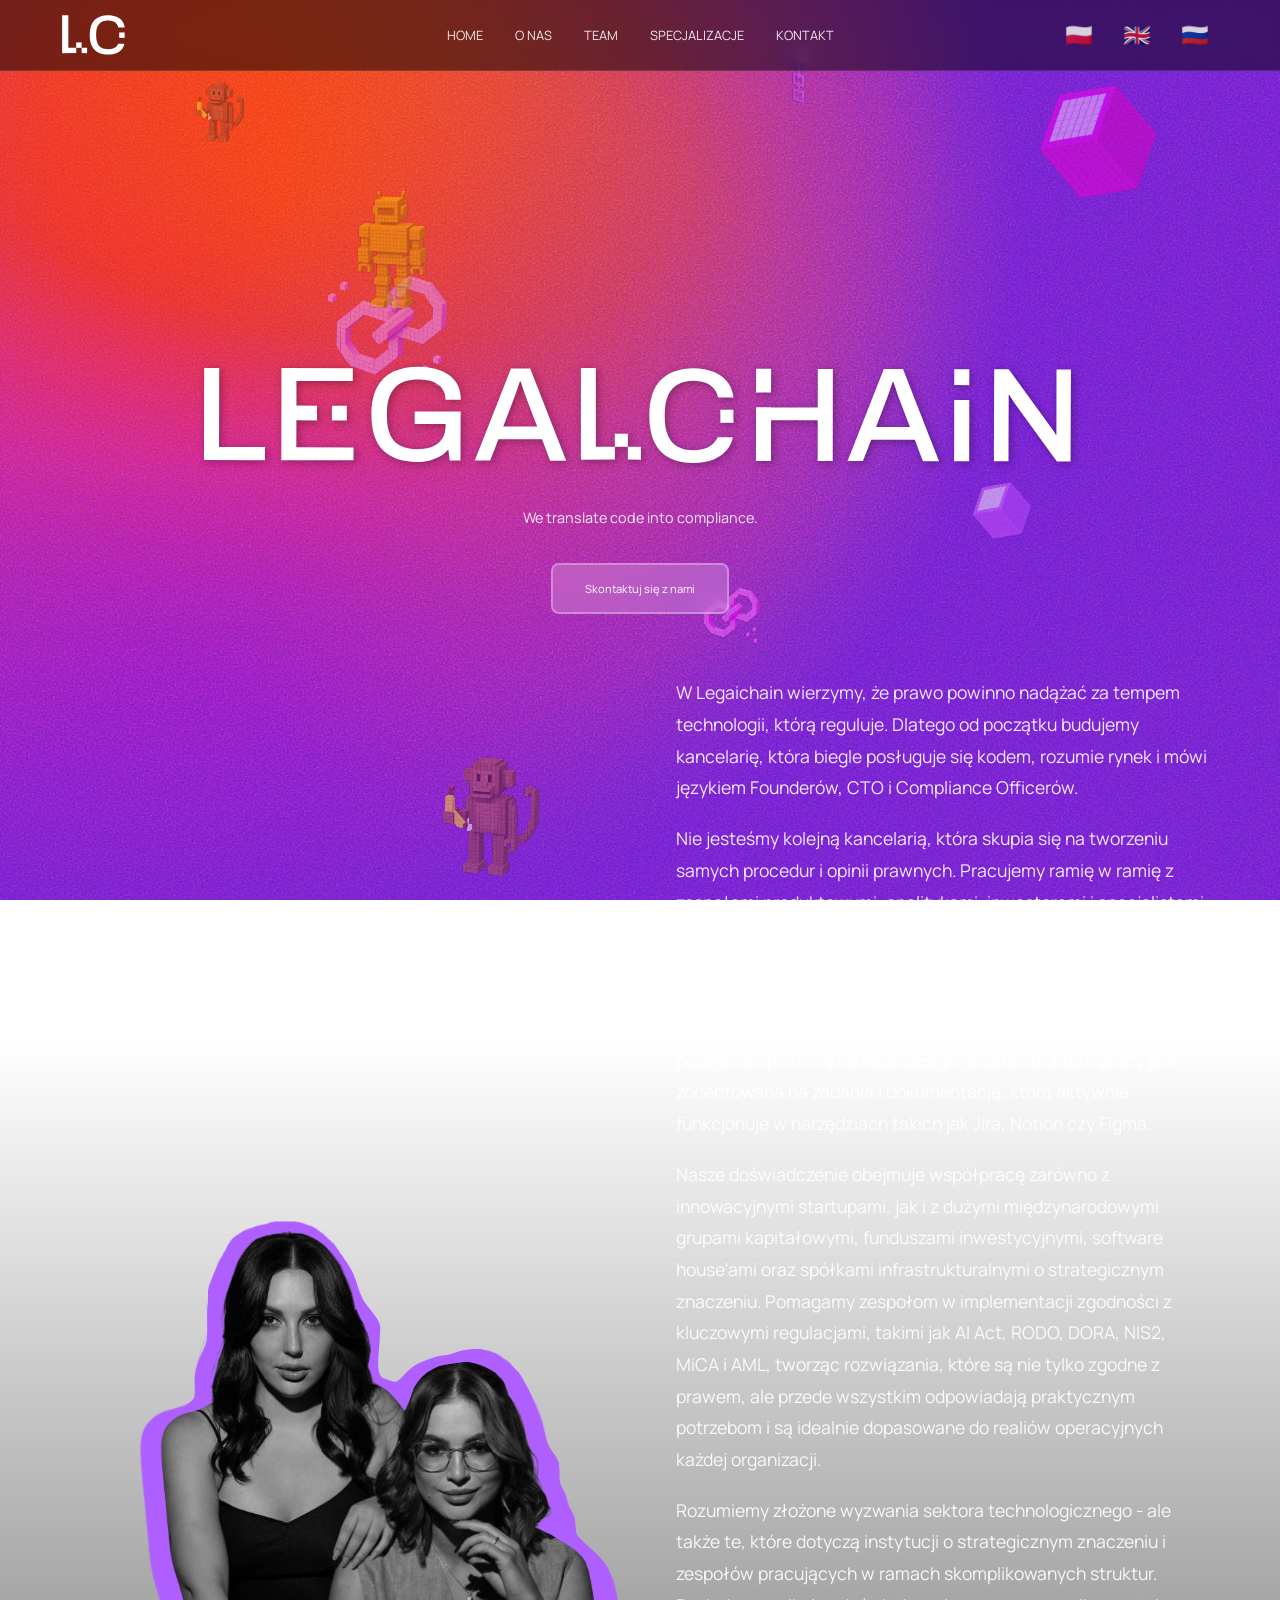
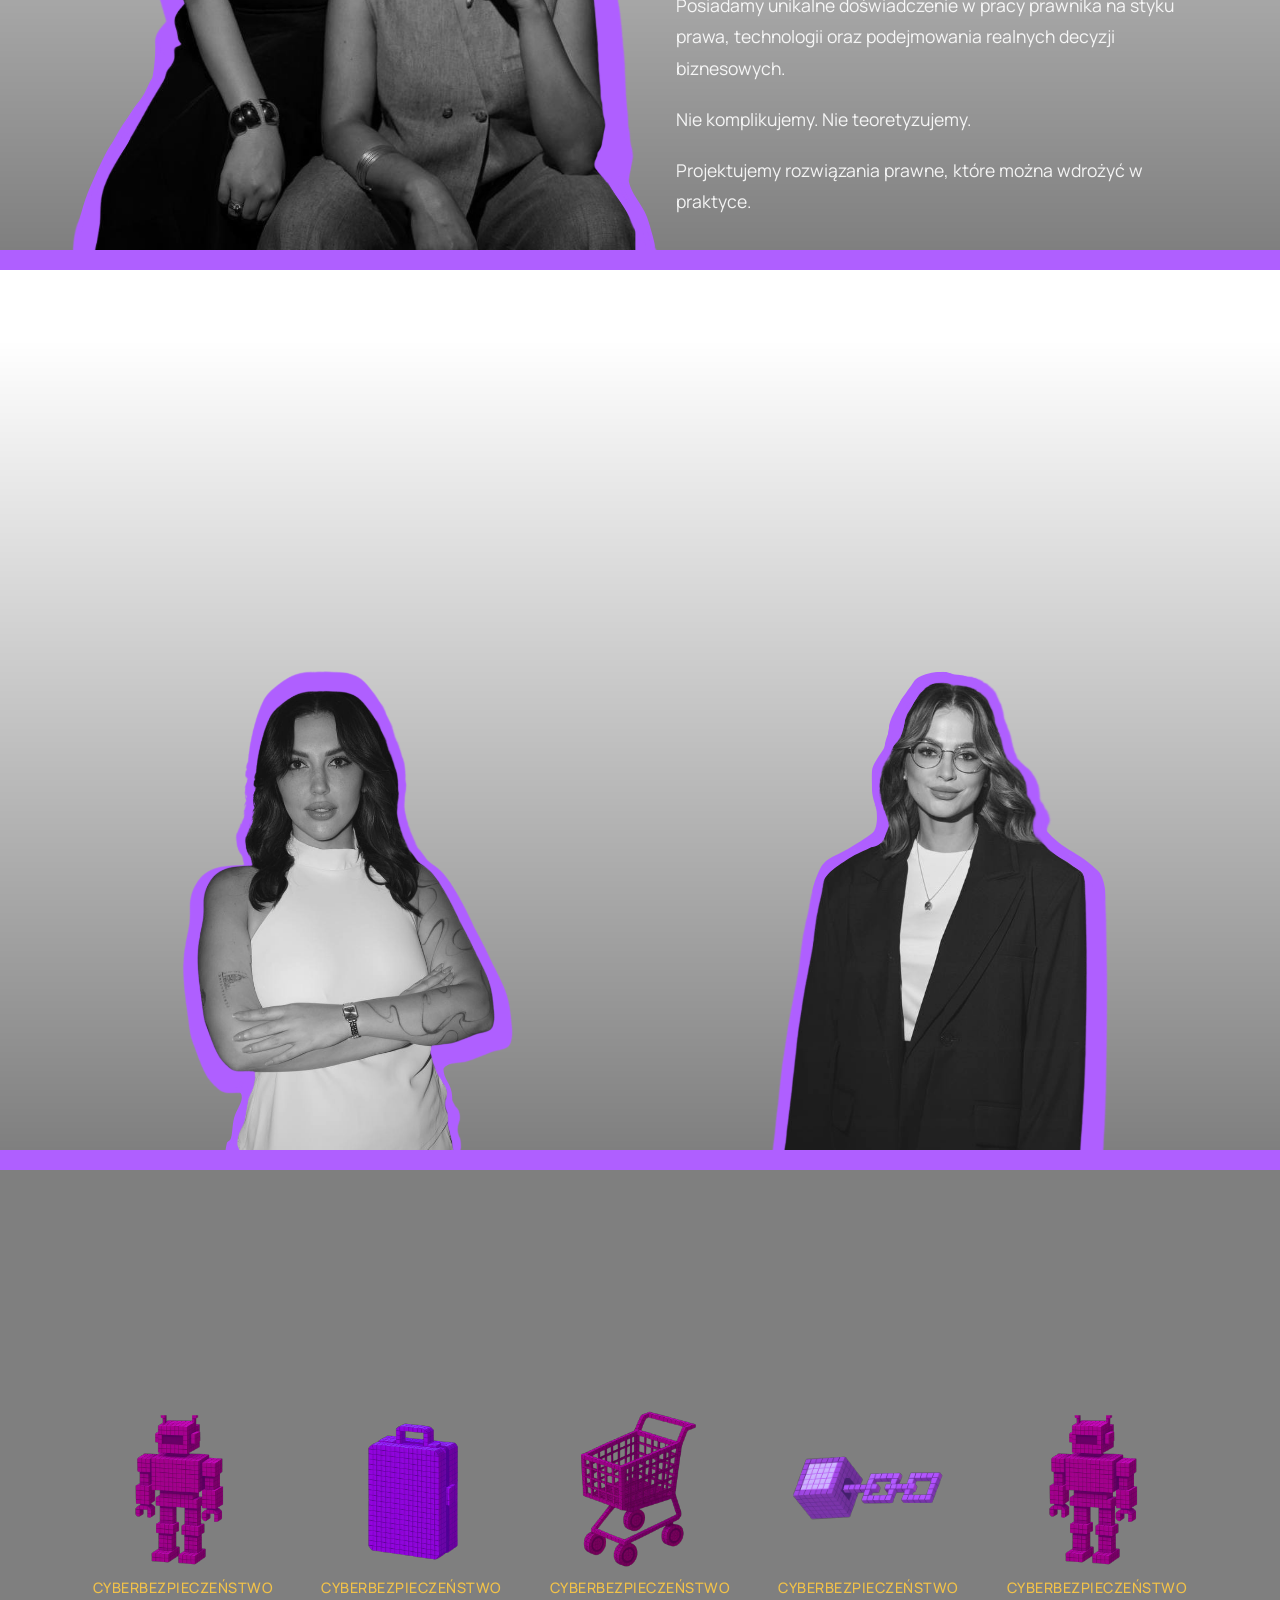
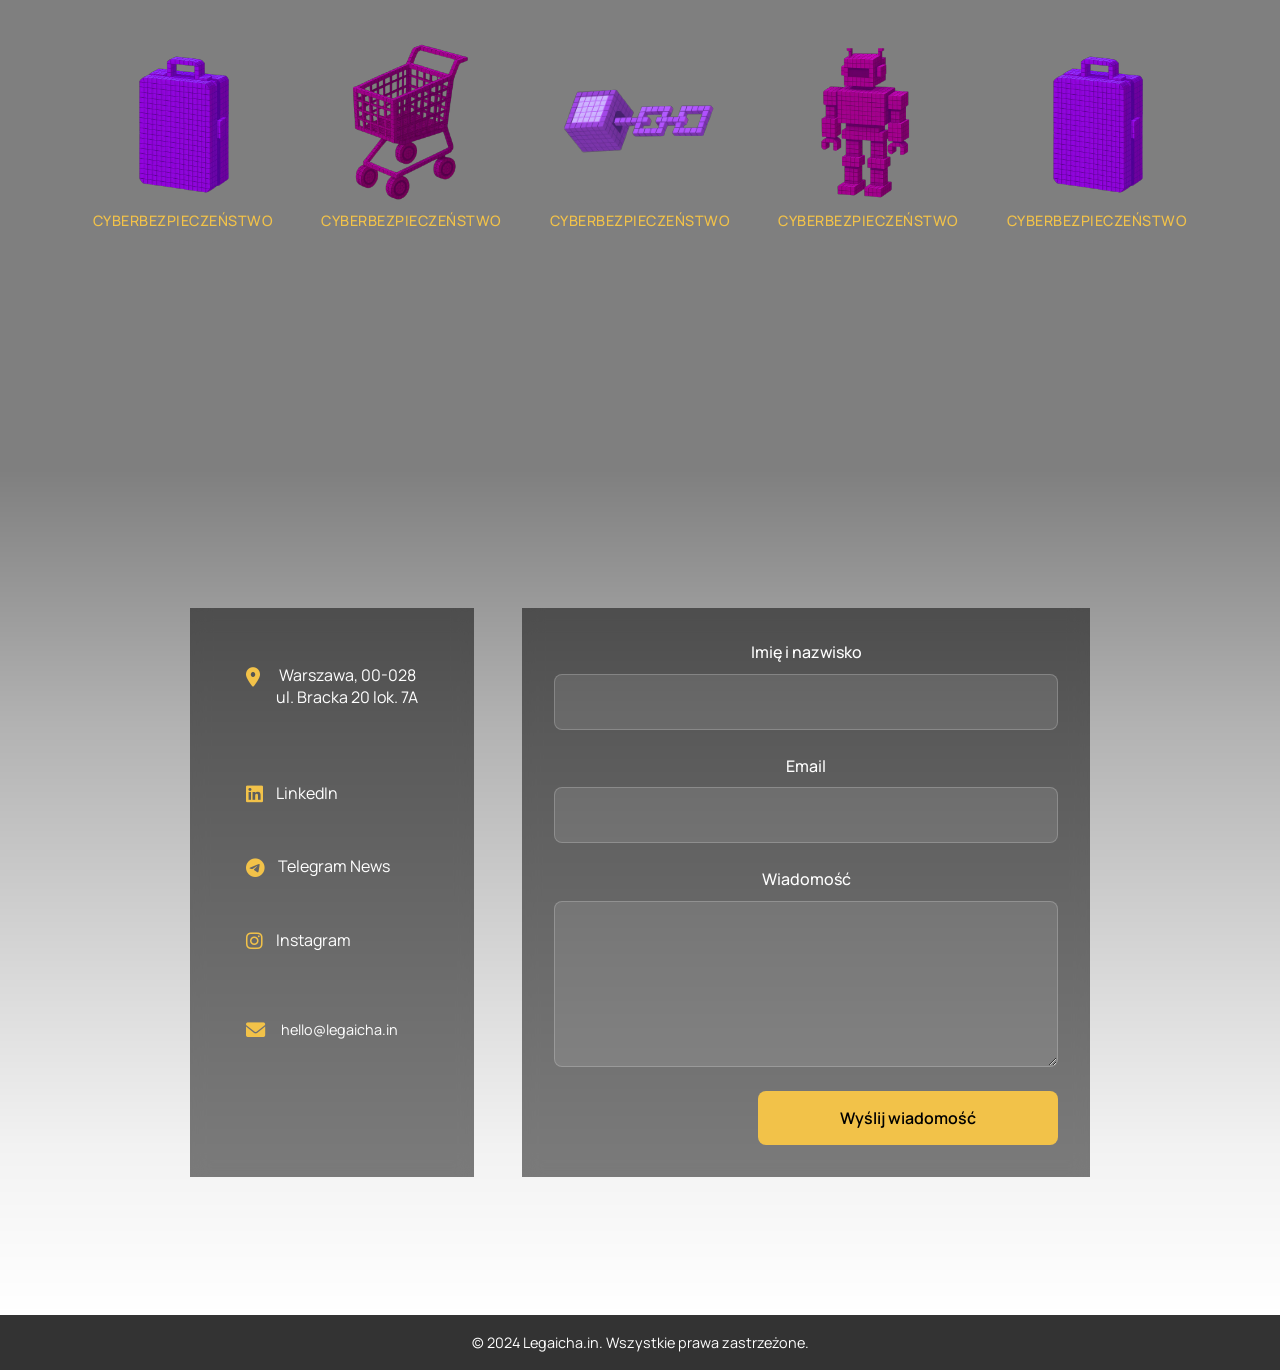
==== commit df92e0e7: "Add files via upload" ====
--- a/index.html
+++ b/index.html
@@ -94,24 +94,24 @@
         <!-- ABOUT US Section -->
         <section id="about" class="section">
             <div class="container">
-                <h2 class="about-heading" data-translate="about-title">O nas</h2>
+                <img src="onasPL.svg" alt="O nas" class="about-heading">
                 <div class="about-interactive">
                     <div class="about-image-container">
                         <img src="about.svg" alt="About" class="about-image">
                     </div>
                     <div class="about-text-container">
                         <div class="about-text-content" data-translate="about-full-text">
-                            <p>W Legaichain wierzymy, że prawo powinno być tak zwinne jak technologia, którą ma regulować. Dlatego od początku budujemy kancelarię, która rozumie kod, zna rynek i mówi językiem Foundera, CTO i Compliance Officera.</p>
-                            
-                            <p>Nie jesteśmy kancelarią, która jedynie opiniuje – pracujemy ramię w ramię z zespołami produktowymi, analitykami, inwestorami i specjalistami ds. cyberbezpieczeństwa. Wdrażamy zgodność tam, gdzie technologia zmienia zasady gry – od rozproszonych środowisk DevSecOps, przez platformy AI/ML, po ztokenizowane modele biznesowe. Działamy w oparciu o legal design, strukturę taskową i dokumentację, która rzeczywiście żyje w narzędziach takich jak Jira, Notion czy Figma.</p>
-                            
-                            <p>Nasze doświadczenie obejmuje zarówno innowacyjne start-upy, jak i międzynarodowe grupy kapitałowe, fundusze inwestycyjne, software house'y oraz spółki infrastrukturalne i technologiczne. Pomagamy zespołom we wdrażaniu zgodności z regulacjami takimi jak AI Act, RODO, DORA, NIS2, MiCA i AML – w sposób, który jest używalny, skalowalny i adekwatny do realiów działania organizacji.</p>
-                            
-                            <p>Rozumiemy wyzwania, z którymi mierzy się sektor technologiczny – ale też te, które stoją przed instytucjami, spółkami o strategicznym znaczeniu i zespołami złożonymi z wielu partnerów. Mamy doświadczenie w pracy na styku prawa, technologii i realnych decyzji operacyjnych.</p>
+                            <p>W Legaichain wierzymy, że prawo powinno nadążać za tempem technologii, którą reguluje. Dlatego od początku budujemy kancelarię, która biegle posługuje się kodem, rozumie rynek i mówi językiem Founderów, CTO i Compliance Officerów.</p>
+                            
+                            <p>Nie jesteśmy kolejną kancelarią, która skupia się na tworzeniu samych procedur i opinii prawnych. Pracujemy ramię w ramię z zespołami produktowymi, analitykami, inwestorami i specjalistami od cyberbezpieczeństwa. Wdrażamy zgodność regulacyjną tam, gdzie technologia rewolucjonizuje zasady gry - od rozproszonych środowisk DevSecOps i zaawansowanych platform AI/ML, po skomplikowane, stokenizowane modele biznesowe. Nasze podejście opiera się na legal design, a cała struktura pracy jest zorientowana na zadania i dokumentację, która aktywnie funkcjonuje w narzędziach takich jak Jira, Notion czy Figma.</p>
+                            
+                            <p>Nasze doświadczenie obejmuje współpracę zarówno z innowacyjnymi startupami, jak i z dużymi międzynarodowymi grupami kapitałowymi, funduszami inwestycyjnymi, software house'ami oraz spółkami infrastrukturalnymi o strategicznym znaczeniu. Pomagamy zespołom w implementacji zgodności z kluczowymi regulacjami, takimi jak AI Act, RODO, DORA, NIS2, MiCA i AML, tworząc rozwiązania, które są nie tylko zgodne z prawem, ale przede wszystkim odpowiadają praktycznym potrzebom i są idealnie dopasowane do realiów operacyjnych każdej organizacji.</p>
+                            
+                            <p>Rozumiemy złożone wyzwania sektora technologicznego - ale także te, które dotyczą instytucji o strategicznym znaczeniu i zespołów pracujących w ramach skomplikowanych struktur. Posiadamy unikalne doświadczenie w pracy prawnika na styku prawa, technologii oraz podejmowania realnych decyzji biznesowych.</p>
                             
                             <p>Nie komplikujemy. Nie teoretyzujemy.</p>
                             
-                            <p>Projektujemy rozwiązania, które naprawdę da się wdrożyć.</p>
+                            <p>Projektujemy rozwiązania prawne, które można wdrożyć w praktyce.</p>
                         </div>
                     </div>
                 </div>
@@ -121,7 +121,7 @@
         <!-- TEAM Section -->
         <section id="team" class="section">
             <div class="container">
-                <h2 class="team-heading" data-translate="team-title">Nasz zespół</h2>
+                <img src="teamPL.svg" alt="TEAM" class="team-heading">
                 <div class="team-interactive">
                     <div class="team-image-container">
                         <a href="ola.html" style="display: flex; align-items: flex-end; text-decoration: none; margin: 0; padding: 0; border: none; outline: none;">
@@ -141,7 +141,7 @@
         <section id="areas" class="section">
             <div class="areas-background">
                 <div class="container">
-                    <h2 class="areas-heading" data-translate="areas-title">Obszary działalności</h2>
+                    <img src="specjalizacjePL.svg" alt="Specjalizacje" class="areas-heading">
                     <div class="areas-icons-grid">
                         <div class="areas-row">
                             <div class="area-icon">
@@ -196,7 +196,7 @@
         <section id="contact" class="section">
             <div class="contact-background">
                 <div class="container">
-                    <h2 class="contact-heading" data-translate="contact-title">Kontakt</h2>
+                    <img src="kontaktPL.svg" alt="Kontakt" class="contact-heading">
                     <div class="contact-content">
                         <!-- Contact Info Box -->
                         <div class="contact-info-box">
--- a/styles.css
+++ b/styles.css
@@ -766,7 +766,7 @@
 
 .about-interactive {
     display: flex;
-    align-items: center;
+    align-items: flex-end;
     gap: 4rem;
     min-height: 30vh;
     width: 100%;
@@ -778,7 +778,7 @@
     flex: 0 0 45%;
     display: flex;
     justify-content: flex-start;
-    align-items: center;
+    align-items: flex-end;
     padding-left: 1rem;
 }
 
@@ -819,6 +819,9 @@
     top: 2rem;
     left: 50%;
     transform: translateX(-50%);
+    height: 2.5rem;
+    width: auto;
+    max-width: none;
 }
 
 .about-text-content {
@@ -893,6 +896,9 @@
     top: 2rem;
     left: 50%;
     transform: translateX(-50%);
+    height: 2.5rem;
+    width: auto;
+    max-width: none;
 }
 
 /* Responsive for team section */
@@ -924,6 +930,9 @@
         left: auto;
         transform: none;
         margin-bottom: 1rem;
+        height: 1.5rem;
+        width: auto;
+        max-width: none;
     }
 }
 
@@ -957,6 +966,9 @@
     top: 2rem;
     left: 50%;
     transform: translateX(-50%);
+    height: 2.5rem;
+    width: auto;
+    max-width: none;
 }
 
 .areas-icons-grid {
@@ -1089,6 +1101,9 @@
     
     .about-heading {
         font-size: 1.5rem;
+        height: 1.5rem;
+        width: auto;
+        max-width: none;
     }
     
     .about-text-content {
@@ -1131,6 +1146,9 @@
     top: 2rem;
     left: 50%;
     transform: translateX(-50%);
+    height: 2.5rem;
+    width: auto;
+    max-width: none;
 }
 
 .contact-footer {
@@ -1340,7 +1358,7 @@
     transition: all 0.3s ease;
     width: 100%;
     max-width: 300px;
-    align-self: flex-start;
+    align-self: flex-end;
 }
 
 .form-submit-btn:hover {
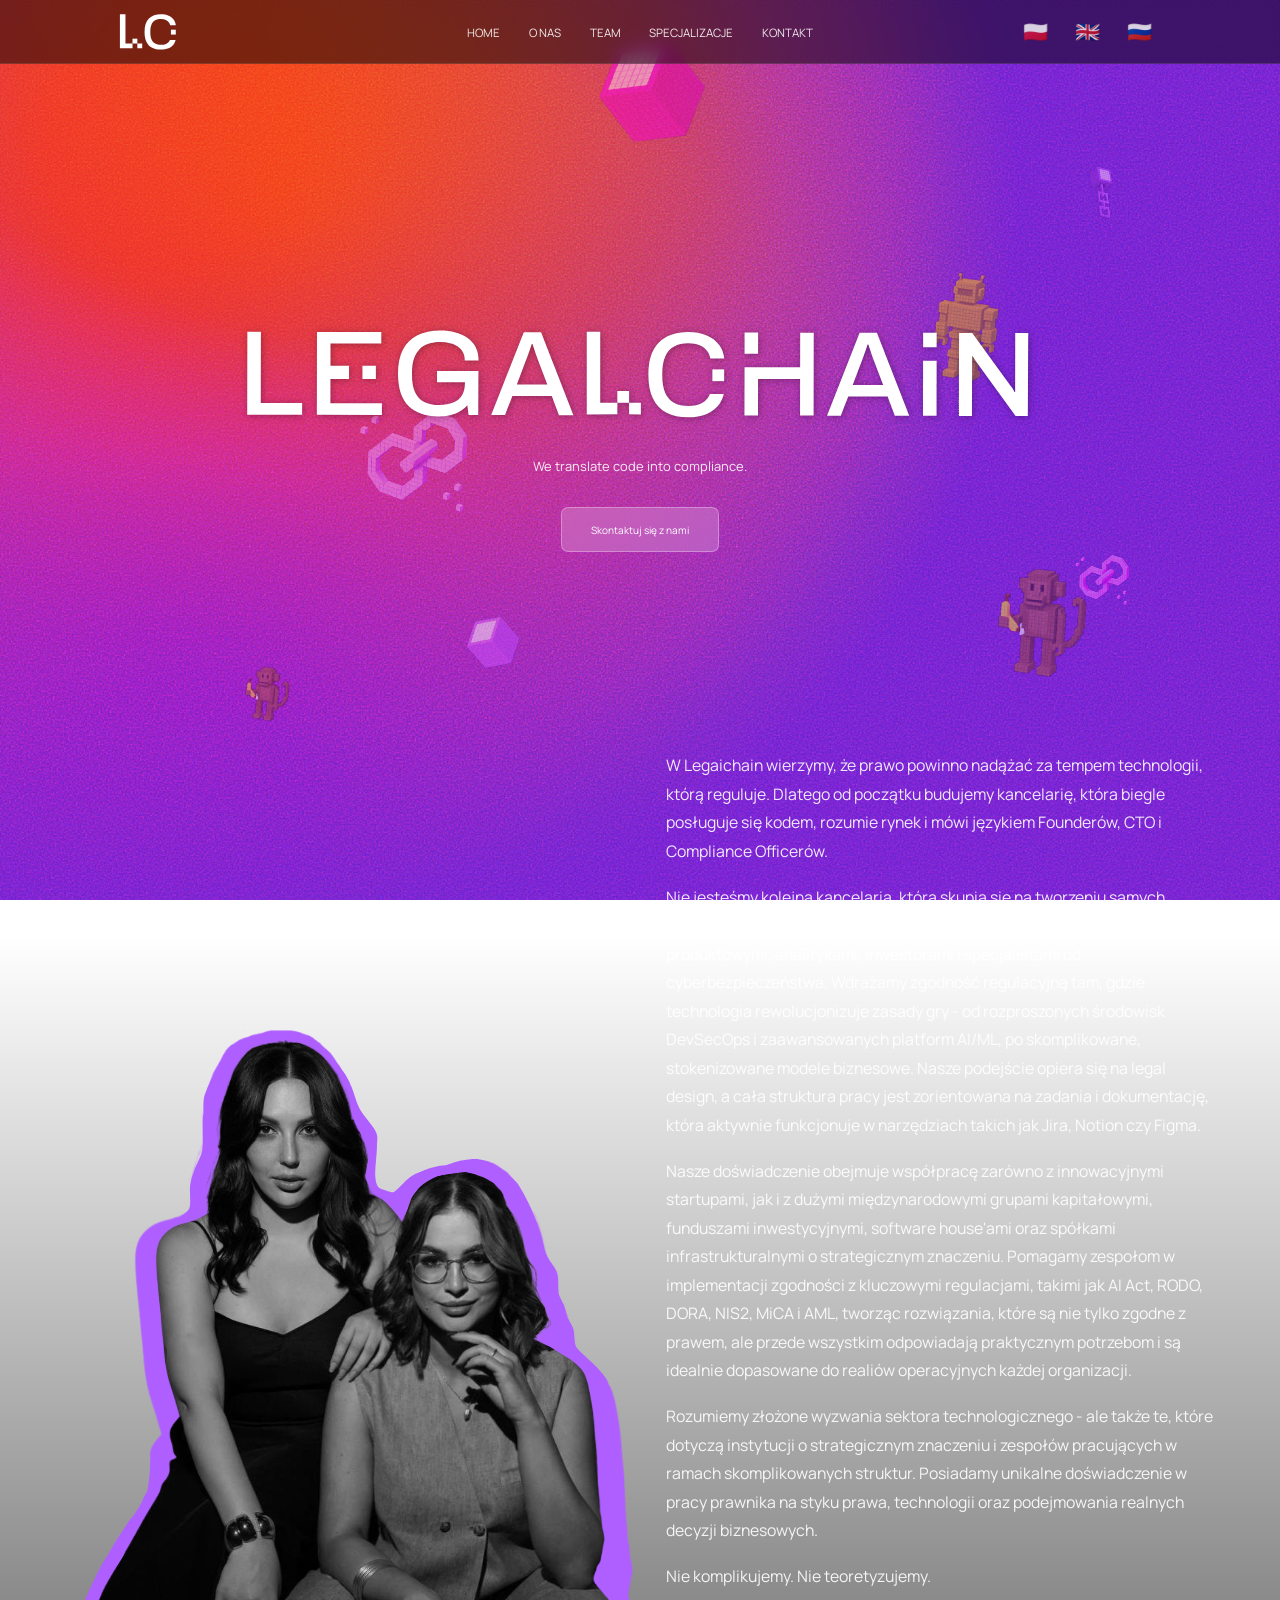
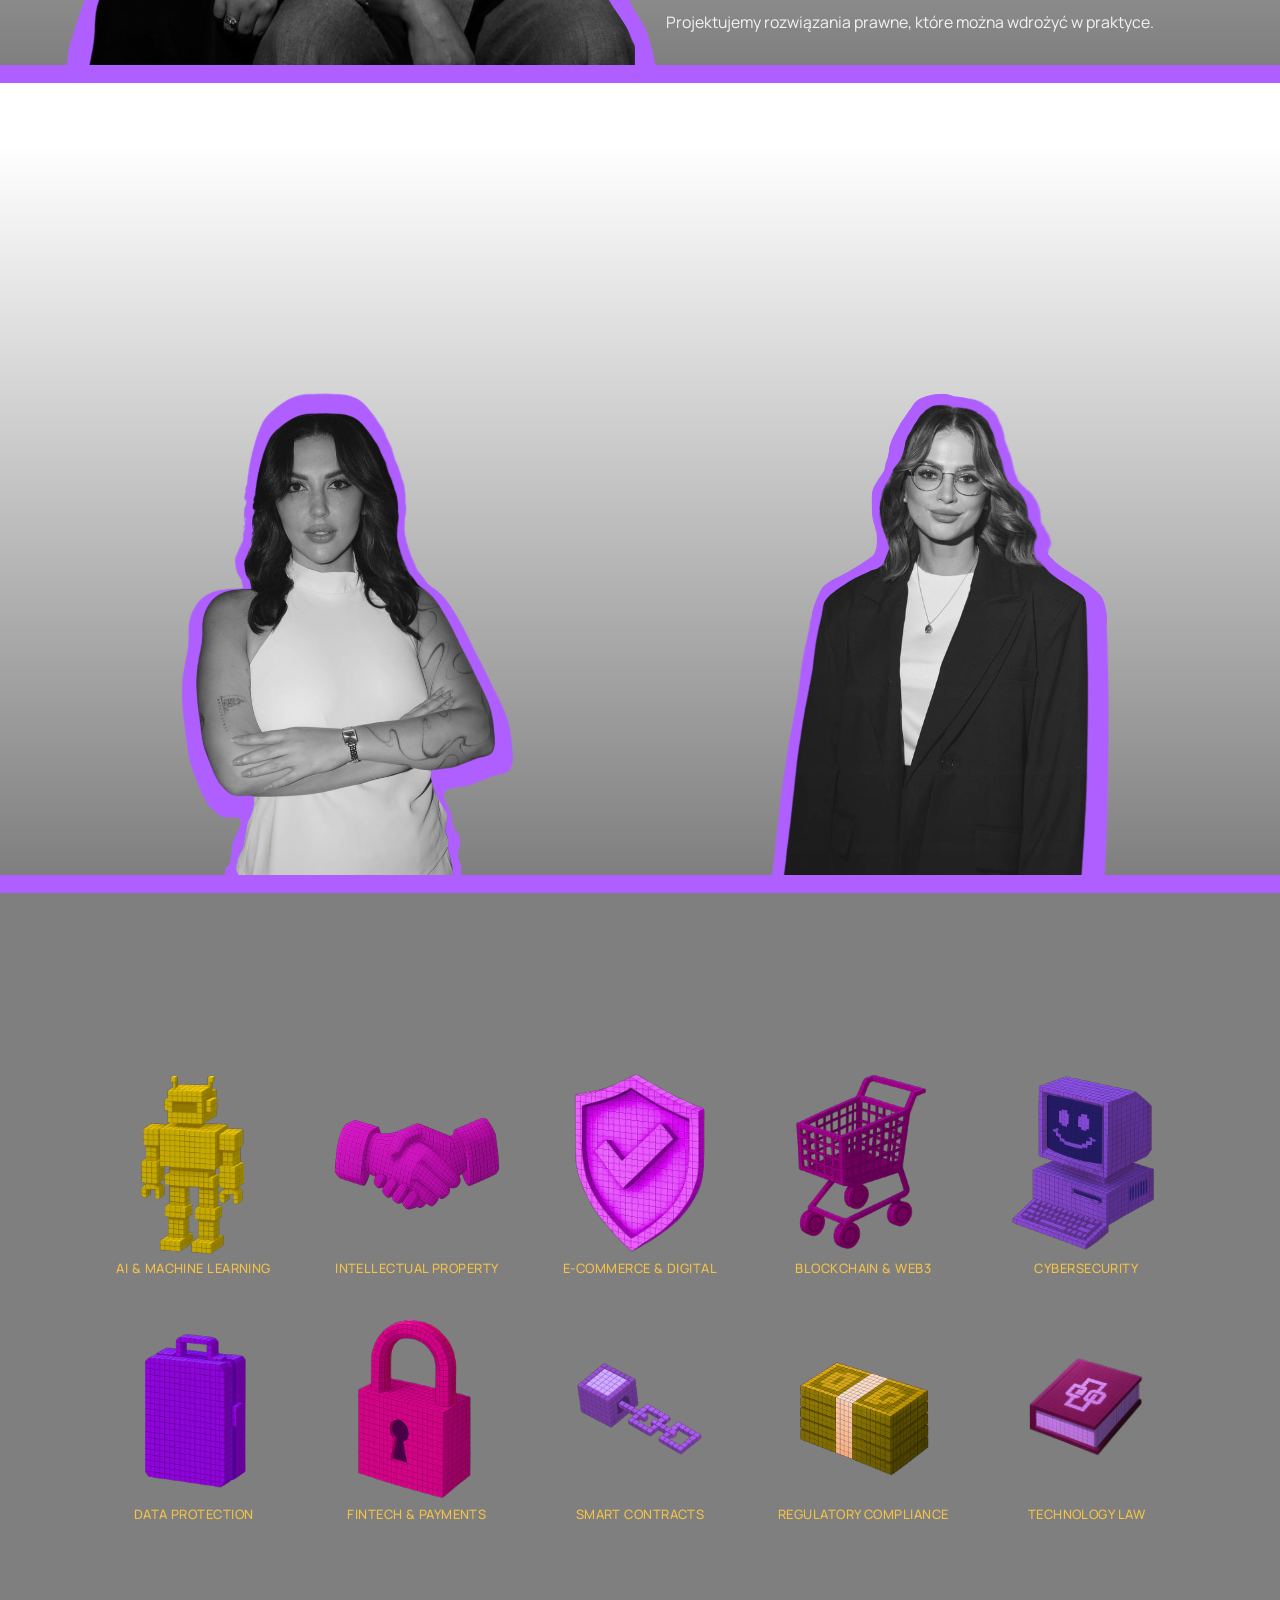
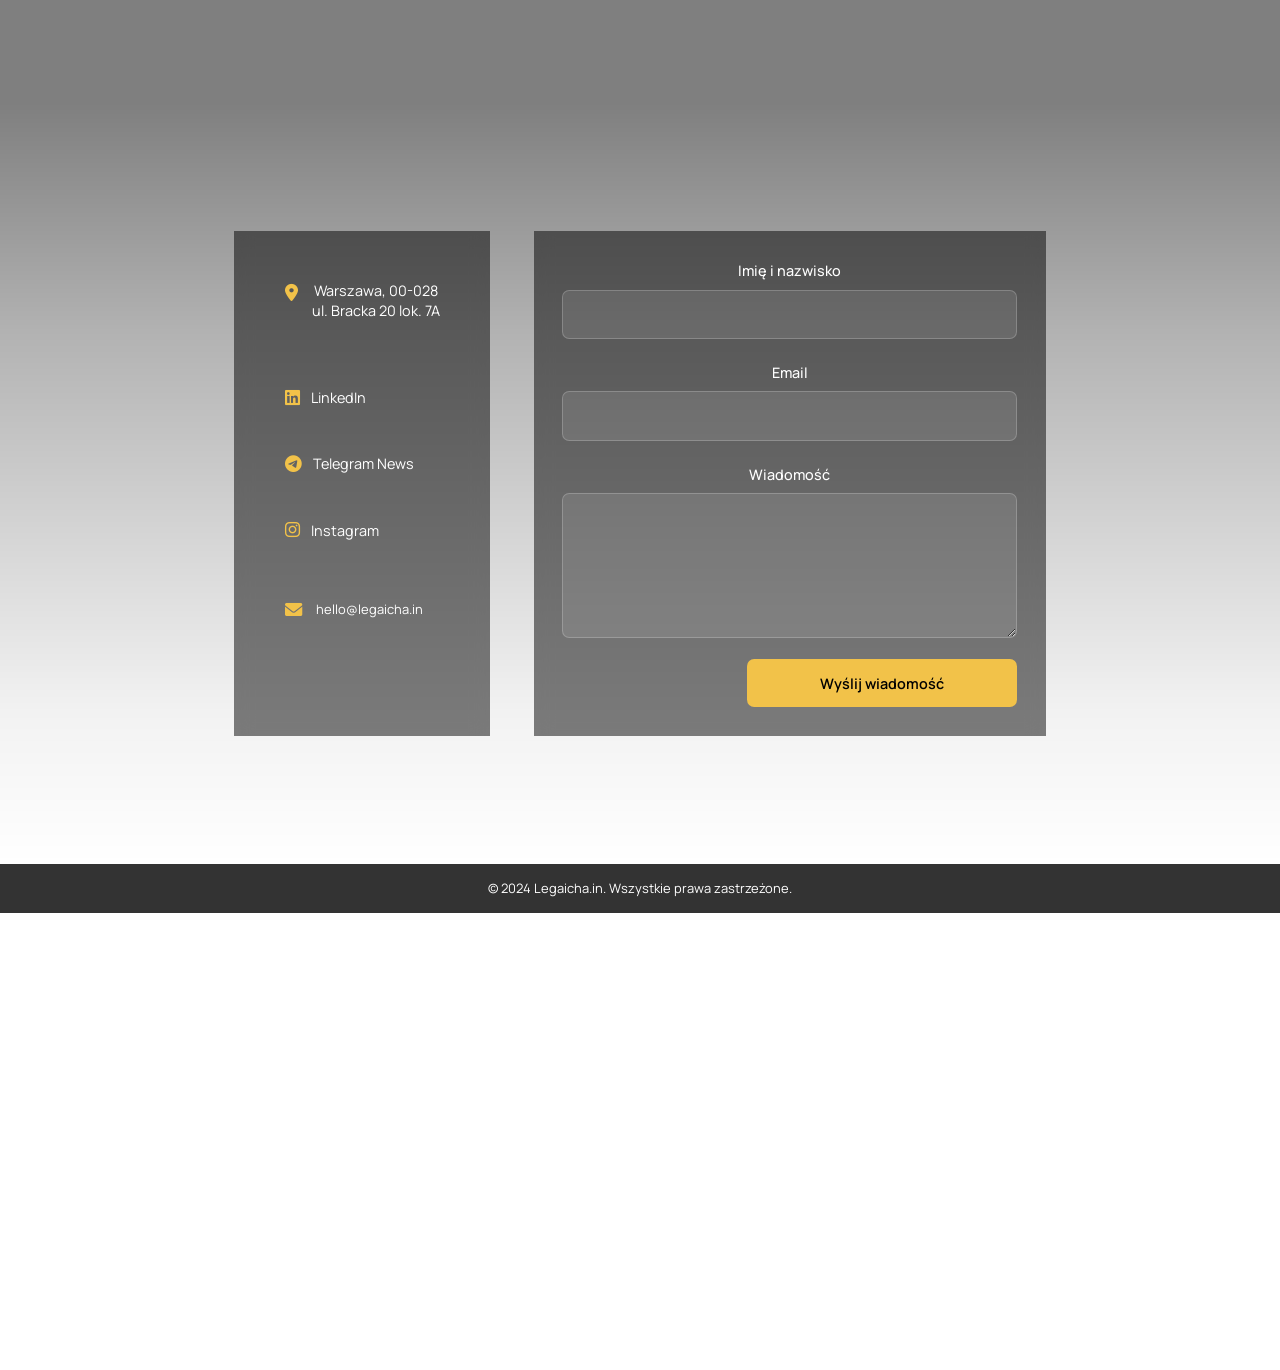
==== commit 77b553ab: "Add files via upload" ====
--- a/index.html
+++ b/index.html
@@ -145,46 +145,46 @@
                     <div class="areas-icons-grid">
                         <div class="areas-row">
                             <div class="area-icon">
-                                <img src="AI-SPC.svg" alt="AI" class="area-icon-img">
-                                <div class="area-specialization">Cyberbezpieczeństwo</div>
-                            </div>
-                            <div class="area-icon">
-                                <img src="IP-SPC.svg" alt="IP" class="area-icon-img">
-                                <div class="area-specialization">Cyberbezpieczeństwo</div>
-                            </div>
-                            <div class="area-icon">
-                                <img src="ECOMMERCE-SPC.svg" alt="E-commerce" class="area-icon-img">
-                                <div class="area-specialization">Cyberbezpieczeństwo</div>
-                            </div>
-                            <div class="area-icon">
-                                <img src="BLOCKCHAIN-SPC.svg" alt="Blockchain" class="area-icon-img">
-                                <div class="area-specialization">Cyberbezpieczeństwo</div>
-                            </div>
-                            <div class="area-icon">
-                                <img src="AI-SPC.svg" alt="AI" class="area-icon-img">
-                                <div class="area-specialization">Cyberbezpieczeństwo</div>
+                                <img src="specs/7.svg" alt="AI" class="area-icon-img">
+                                <div class="area-specialization">AI & Machine Learning</div>
+                            </div>
+                            <div class="area-icon">
+                                <img src="specs/8.svg" alt="IP" class="area-icon-img">
+                                <div class="area-specialization">Intellectual Property</div>
+                            </div>
+                            <div class="area-icon">
+                                <img src="specs/9.svg" alt="E-commerce" class="area-icon-img">
+                                <div class="area-specialization">E-commerce & Digital</div>
+                            </div>
+                            <div class="area-icon">
+                                <img src="specs/10.svg" alt="Blockchain" class="area-icon-img">
+                                <div class="area-specialization">Blockchain & Web3</div>
+                            </div>
+                            <div class="area-icon">
+                                <img src="specs/11.svg" alt="Cybersecurity" class="area-icon-img">
+                                <div class="area-specialization">Cybersecurity</div>
                             </div>
                         </div>
                         <div class="areas-row">
                             <div class="area-icon">
-                                <img src="IP-SPC.svg" alt="IP" class="area-icon-img">
-                                <div class="area-specialization">Cyberbezpieczeństwo</div>
-                            </div>
-                            <div class="area-icon">
-                                <img src="ECOMMERCE-SPC.svg" alt="E-commerce" class="area-icon-img">
-                                <div class="area-specialization">Cyberbezpieczeństwo</div>
-                            </div>
-                            <div class="area-icon">
-                                <img src="BLOCKCHAIN-SPC.svg" alt="Blockchain" class="area-icon-img">
-                                <div class="area-specialization">Cyberbezpieczeństwo</div>
-                            </div>
-                            <div class="area-icon">
-                                <img src="AI-SPC.svg" alt="AI" class="area-icon-img">
-                                <div class="area-specialization">Cyberbezpieczeństwo</div>
-                            </div>
-                            <div class="area-icon">
-                                <img src="IP-SPC.svg" alt="IP" class="area-icon-img">
-                                <div class="area-specialization">Cyberbezpieczeństwo</div>
+                                <img src="specs/12.svg" alt="Data Protection" class="area-icon-img">
+                                <div class="area-specialization">Data Protection</div>
+                            </div>
+                            <div class="area-icon">
+                                <img src="specs/13.svg" alt="Fintech" class="area-icon-img">
+                                <div class="area-specialization">Fintech & Payments</div>
+                            </div>
+                            <div class="area-icon">
+                                <img src="specs/14.svg" alt="Smart Contracts" class="area-icon-img">
+                                <div class="area-specialization">Smart Contracts</div>
+                            </div>
+                            <div class="area-icon">
+                                <img src="specs/15.svg" alt="Compliance" class="area-icon-img">
+                                <div class="area-specialization">Regulatory Compliance</div>
+                            </div>
+                            <div class="area-icon">
+                                <img src="specs/16.svg" alt="Technology Law" class="area-icon-img">
+                                <div class="area-specialization">Technology Law</div>
                             </div>
                         </div>
                     </div>
--- a/styles.css
+++ b/styles.css
@@ -13,6 +13,7 @@
     margin: 0;
     padding: 0;
     position: relative;
+    zoom: 0.9;
 }
 
 /* Fixed gradient background - completely static */
@@ -999,8 +1000,8 @@
 }
 
 .area-icon-img {
-    width: 160px;
-    height: 160px;
+    width: 200px;
+    height: 200px;
     transition: all 0.3s ease;
 }
 
@@ -1031,8 +1032,8 @@
     }
     
     .area-icon-img {
-        width: 120px;
-        height: 120px;
+        width: 150px;
+        height: 150px;
     }
     
     .area-specialization {
@@ -1046,8 +1047,8 @@
     }
     
     .area-icon-img {
-        width: 100px;
-        height: 100px;
+        width: 130px;
+        height: 130px;
     }
     
     .area-specialization {
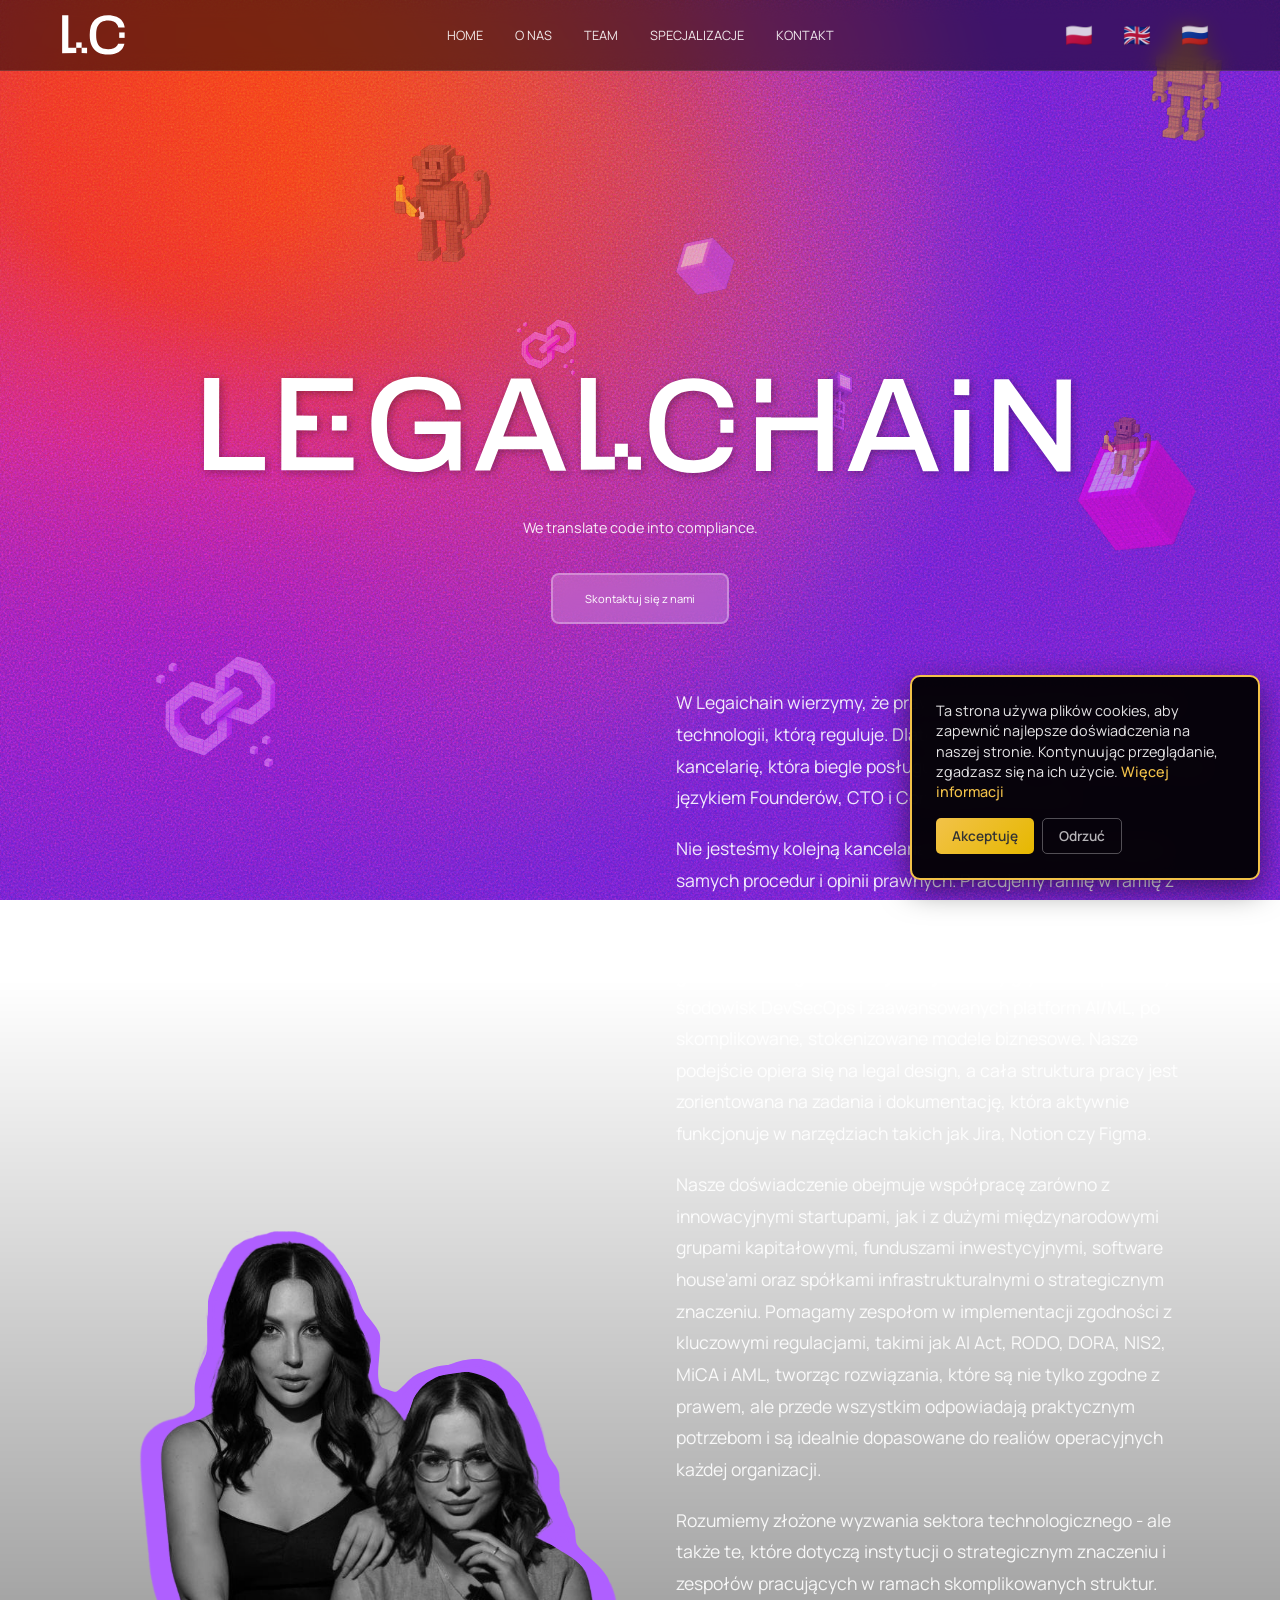
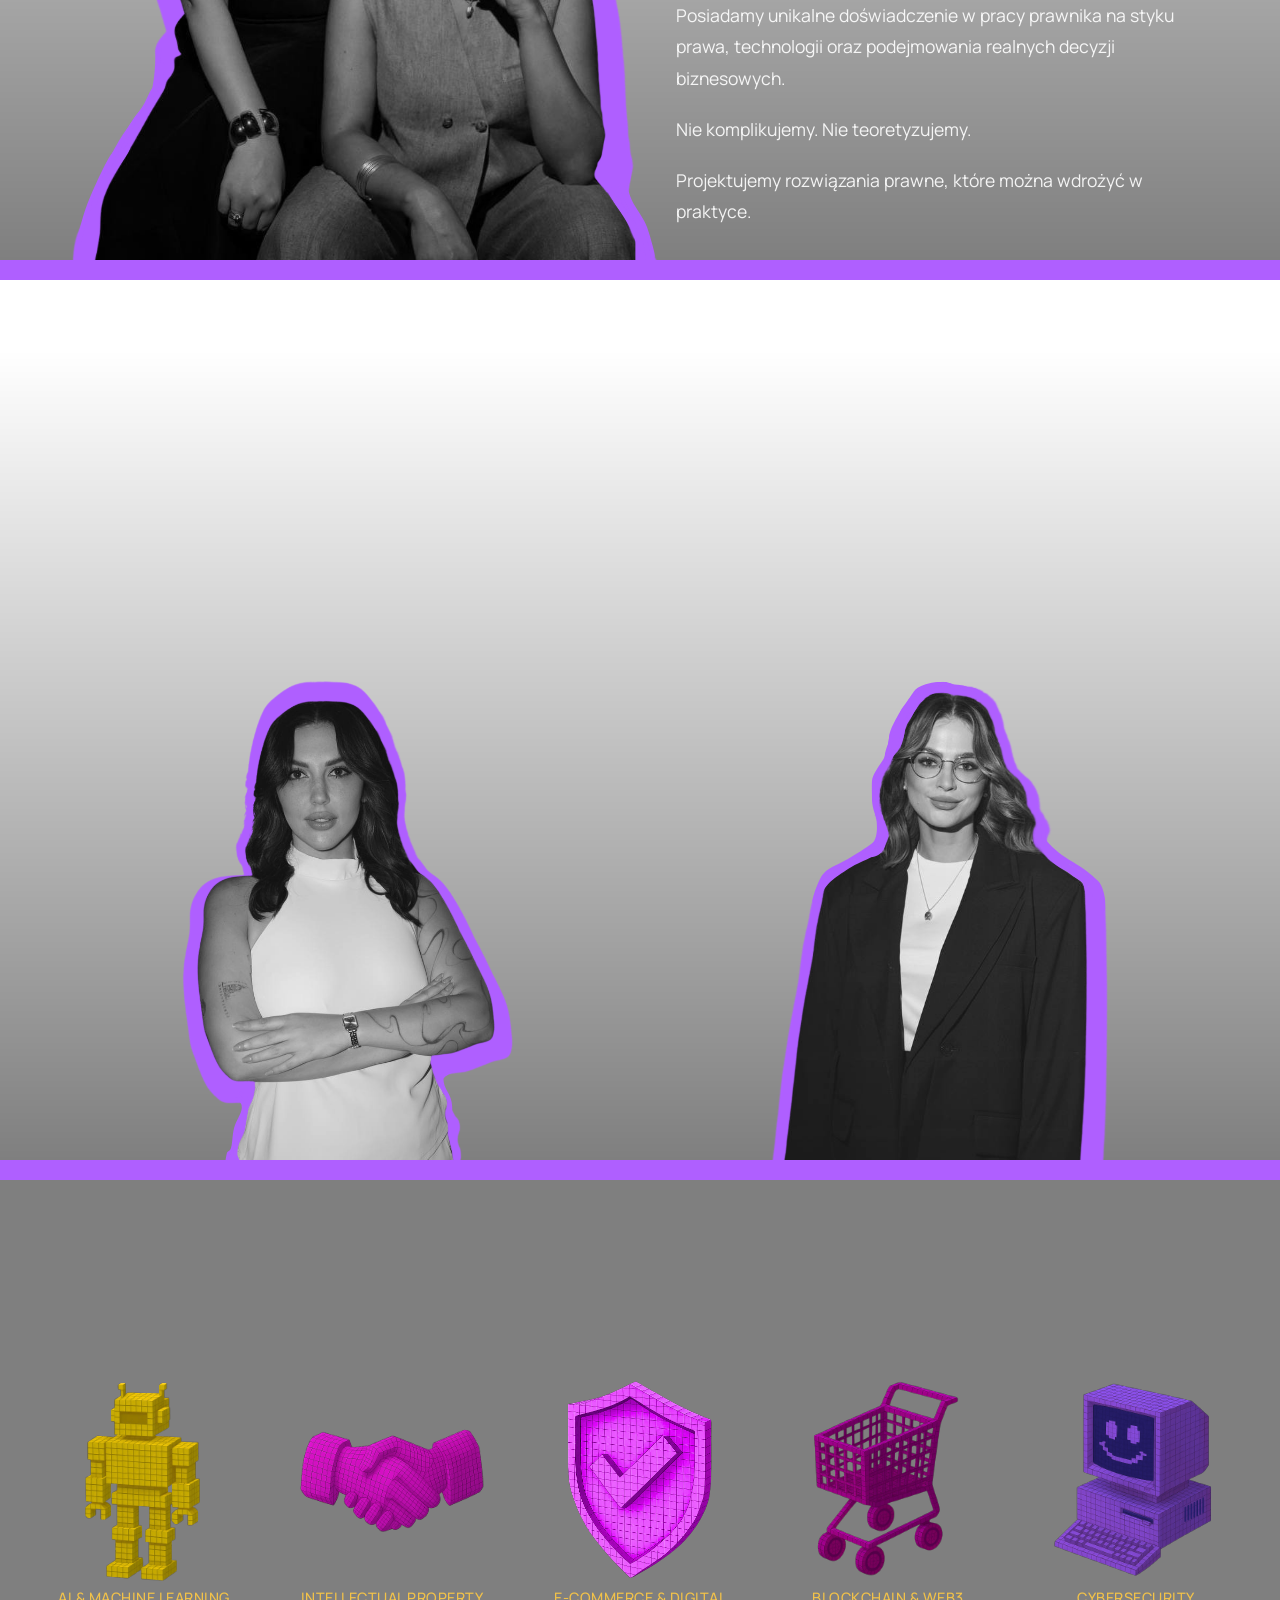
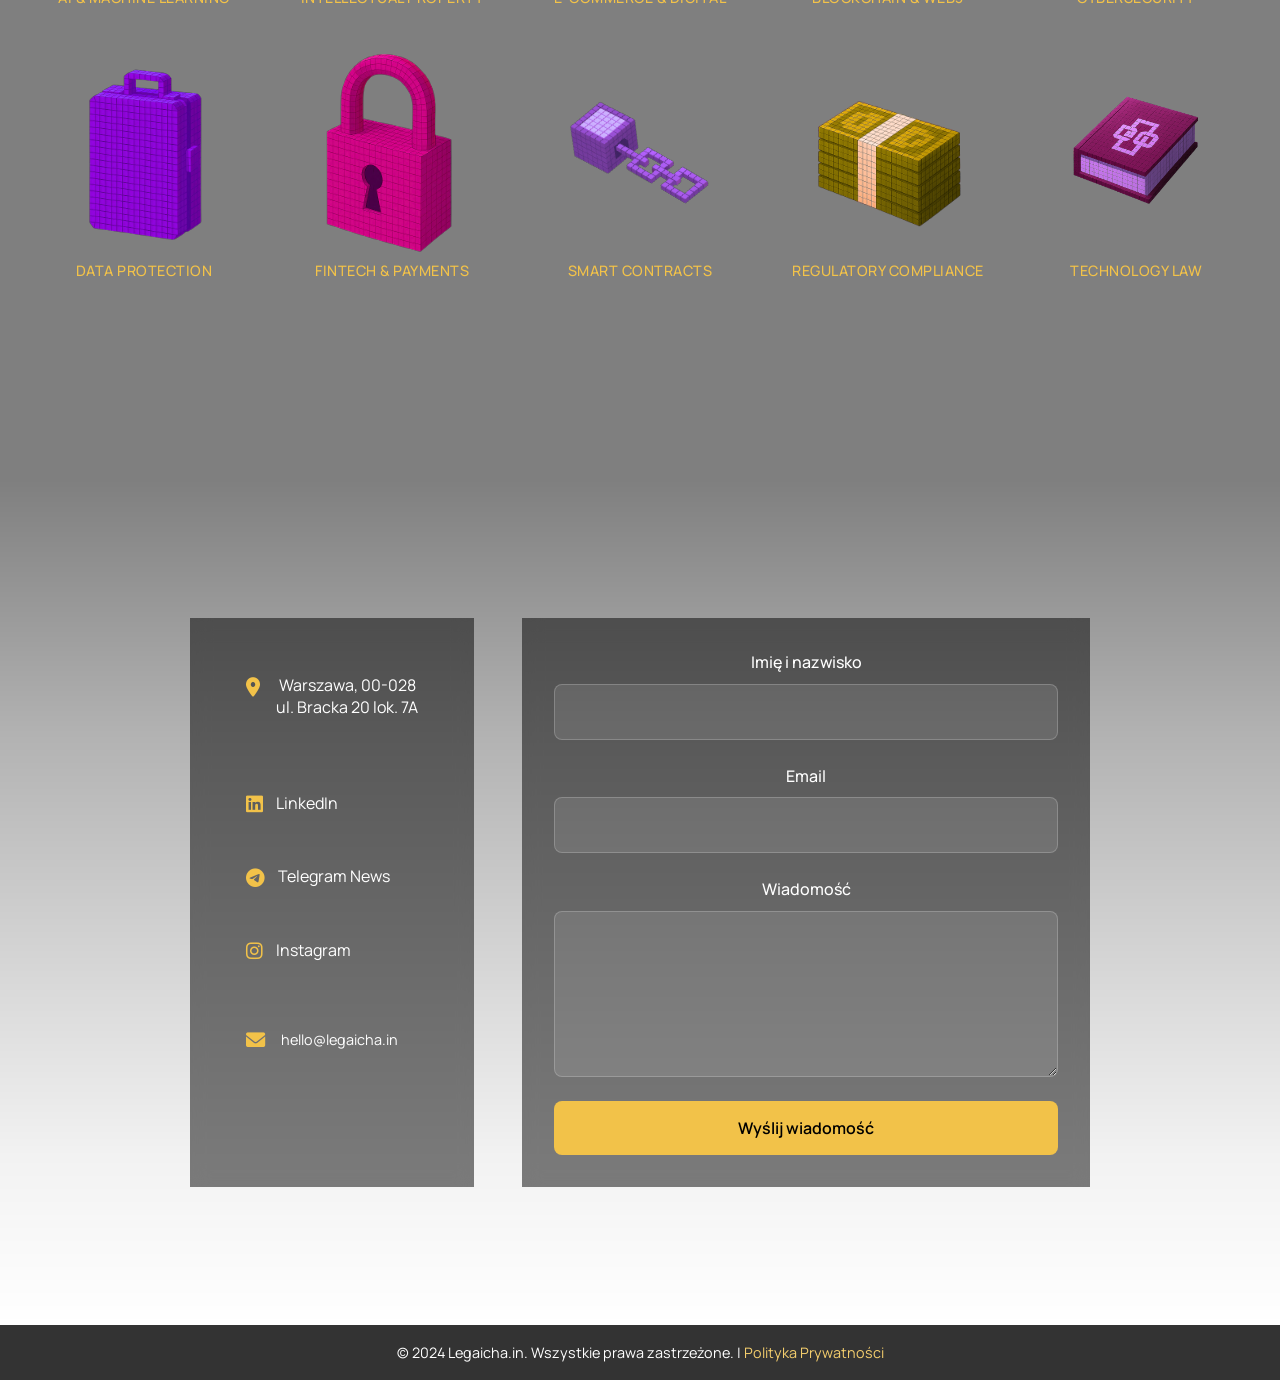
==== commit abc990bb: "Add files via upload" ====
--- a/index.html
+++ b/index.html
@@ -254,8 +254,23 @@
                 </div>
             </div>
             <div class="contact-footer">
-                <p>&copy; 2024 Legaicha.in. Wszystkie prawa zastrzeżone.</p>
-            </div>
+                <p>&copy; 2024 Legaicha.in. Wszystkie prawa zastrzeżone. | <a href="privacy.html" style="color: #f2c249; text-decoration: none;">Polityka Prywatności</a></p>
+            </div>
+        </section>
+    </main>
+
+    <!-- Cookie Consent Banner -->
+    <div id="cookieConsent" class="cookie-consent">
+        <div class="cookie-content">
+            <div class="cookie-text">
+                <p>Ta strona używa plików cookies, aby zapewnić najlepsze doświadczenia na naszej stronie. Kontynuując przeglądanie, zgadzasz się na ich użycie. <a href="privacy.html" class="cookie-privacy-link">Więcej informacji</a></p>
+            </div>
+            <div class="cookie-buttons">
+                <button id="acceptCookies" class="cookie-btn accept">Akceptuję</button>
+                <button id="rejectCookies" class="cookie-btn reject">Odrzuć</button>
+            </div>
+        </div>
+    </div>
         </section>
     </main>
 
--- a/styles.css
+++ b/styles.css
@@ -3,6 +3,10 @@
     margin: 0;
     padding: 0;
     box-sizing: border-box;
+}
+
+html {
+    scroll-behavior: smooth;
 }
 
 body {
@@ -13,7 +17,6 @@
     margin: 0;
     padding: 0;
     position: relative;
-    zoom: 0.9;
 }
 
 /* Fixed gradient background - completely static */
@@ -300,6 +303,7 @@
     position: relative;
     background: transparent;
     padding-bottom: 0;
+    scroll-margin-top: 70px; /* Ensure proper scrolling with fixed navbar */
 }
 
 /* Navigation Bar */
@@ -750,11 +754,12 @@
     padding: 0;
     background: linear-gradient(to bottom, rgba(0, 0, 0, 0), rgba(0, 0, 0, 0.5));
     border-bottom: 20px solid #af5fff;
-    height: calc(100vh - 70px);
-    margin-top: 70px;
+    height: 100vh;
+    margin-top: 0;
     box-sizing: border-box;
     display: flex;
     align-items: flex-end;
+    scroll-margin-top: 70px; /* Ensure proper scrolling with fixed navbar */
 }
 
 #about .container {
@@ -800,7 +805,7 @@
     transform: translateX(100%);
     transition: all 0.7s ease;
     pointer-events: none;
-    padding: 2rem;
+    padding: 4rem 2rem 2rem 2rem;
     max-width: none;
 }
 
@@ -851,6 +856,7 @@
     box-sizing: border-box;
     display: flex;
     align-items: flex-end;
+    scroll-margin-top: 70px; /* Ensure proper scrolling with fixed navbar */
 }
 
 #team .container {
@@ -949,6 +955,7 @@
     display: flex;
     align-items: center;
     justify-content: center;
+    scroll-margin-top: 70px; /* Ensure proper scrolling with fixed navbar */
 }
 
 /* Override section padding for areas section */
@@ -1121,6 +1128,7 @@
     position: relative;
     display: flex;
     flex-direction: column;
+    scroll-margin-top: 70px; /* Ensure proper scrolling with fixed navbar */
 }
 
 .contact-background {
@@ -1358,8 +1366,8 @@
     cursor: pointer;
     transition: all 0.3s ease;
     width: 100%;
-    max-width: 300px;
-    align-self: flex-end;
+    max-width: 100%;
+    align-self: stretch;
 }
 
 .form-submit-btn:hover {
@@ -1480,4 +1488,211 @@
 .contact-heading.visible {
     opacity: 1;
     transform: translateX(0) translateX(-50%);
+}
+
+/* Cookie Consent Banner */
+.cookie-consent {
+    position: fixed;
+    bottom: 20px;
+    right: 20px;
+    background: rgba(0, 0, 0, 0.95);
+    border: 2px solid #f2c249;
+    border-radius: 10px;
+    padding: 1.5rem;
+    max-width: 350px;
+    z-index: 10000;
+    box-shadow: 0 10px 30px rgba(0, 0, 0, 0.5);
+    backdrop-filter: blur(10px);
+    transform: translateX(400px);
+    transition: transform 0.5s ease;
+}
+
+.cookie-consent.show {
+    transform: translateX(0);
+}
+
+.cookie-content {
+    display: flex;
+    flex-direction: column;
+    gap: 1rem;
+}
+
+.cookie-text p {
+    color: rgba(255, 255, 255, 0.9);
+    font-size: 0.9rem;
+    line-height: 1.4;
+    margin: 0;
+}
+
+.cookie-privacy-link {
+    color: #f2c249;
+    text-decoration: none;
+    font-weight: 500;
+    transition: all 0.3s ease;
+}
+
+.cookie-privacy-link:hover {
+    color: #e6b800;
+    text-decoration: underline;
+}
+
+.cookie-buttons {
+    display: flex;
+    gap: 0.5rem;
+}
+
+.cookie-btn {
+    padding: 0.5rem 1rem;
+    border: none;
+    border-radius: 5px;
+    font-family: 'Manrope', sans-serif;
+    font-weight: 600;
+    cursor: pointer;
+    transition: all 0.3s ease;
+    font-size: 0.85rem;
+}
+
+.cookie-btn.accept {
+    background: linear-gradient(135deg, #f2c249, #e6b800);
+    color: #333;
+}
+
+.cookie-btn.accept:hover {
+    transform: translateY(-2px);
+    box-shadow: 0 5px 15px rgba(242, 194, 73, 0.3);
+}
+
+.cookie-btn.reject {
+    background: transparent;
+    color: rgba(255, 255, 255, 0.7);
+    border: 1px solid rgba(255, 255, 255, 0.3);
+}
+
+.cookie-btn.reject:hover {
+    background: rgba(255, 255, 255, 0.1);
+    color: white;
+}
+
+/* Responsive design for cookie banner */
+@media (max-width: 768px) {
+    .cookie-consent {
+        bottom: 10px;
+        right: 10px;
+        left: 10px;
+        max-width: none;
+        transform: translateY(400px);
+    }
+    
+    .cookie-consent.show {
+        transform: translateY(0);
+    }
+    
+    .cookie-buttons {
+        justify-content: center;
+    }
+}
+
+/* Back Button Header Styles */
+.back-header {
+    position: fixed;
+    top: 0;
+    left: 0;
+    right: 0;
+    background: rgba(0, 0, 0, 0.8);
+    backdrop-filter: blur(10px);
+    z-index: 1000;
+    padding: 1rem 2rem;
+    border-bottom: 2px solid #f2c249;
+    display: flex;
+    justify-content: center;
+    align-items: center;
+}
+
+.back-button {
+    display: inline-block;
+    padding: 0.5rem 1rem;
+    color: #f2c249;
+    text-decoration: none;
+    font-weight: 500;
+    font-family: 'Manrope', sans-serif;
+    transition: all 0.3s ease;
+    font-size: 1rem;
+    border: 1px solid transparent;
+    border-radius: 3px;
+}
+
+.back-button:hover {
+    color: #e6b800;
+    border-color: #f2c249;
+    background: rgba(242, 194, 73, 0.1);
+}
+
+/* Adjust main content for fixed header */
+.main-content {
+    padding-top: 80px;
+}
+
+/* Privacy Policy Table Styles */
+.privacy-table {
+    margin: 2rem 0;
+    overflow-x: auto;
+}
+
+.privacy-table table {
+    width: 100%;
+    border-collapse: collapse;
+    background: rgba(0, 0, 0, 0.3);
+    border-radius: 8px;
+    overflow: hidden;
+}
+
+.privacy-table th,
+.privacy-table td {
+    padding: 1rem;
+    text-align: left;
+    border-bottom: 1px solid rgba(255, 255, 255, 0.1);
+}
+
+.privacy-table th {
+    background: rgba(242, 194, 73, 0.2);
+    color: #f2c249;
+    font-weight: 600;
+    font-size: 0.9rem;
+}
+
+.privacy-table td {
+    font-size: 0.85rem;
+    line-height: 1.4;
+}
+
+.privacy-table tr:hover {
+    background: rgba(255, 255, 255, 0.05);
+}
+
+.privacy-section h3 {
+    color: #f2c249;
+    font-size: 1.2rem;
+    margin: 1.5rem 0 1rem 0;
+}
+
+.privacy-section ul {
+    margin: 1rem 0;
+    padding-left: 2rem;
+}
+
+.privacy-section li {
+    margin-bottom: 0.5rem;
+    line-height: 1.5;
+}
+
+/* Responsive table */
+@media (max-width: 768px) {
+    .privacy-table {
+        font-size: 0.8rem;
+    }
+    
+    .privacy-table th,
+    .privacy-table td {
+        padding: 0.75rem 0.5rem;
+    }
 }
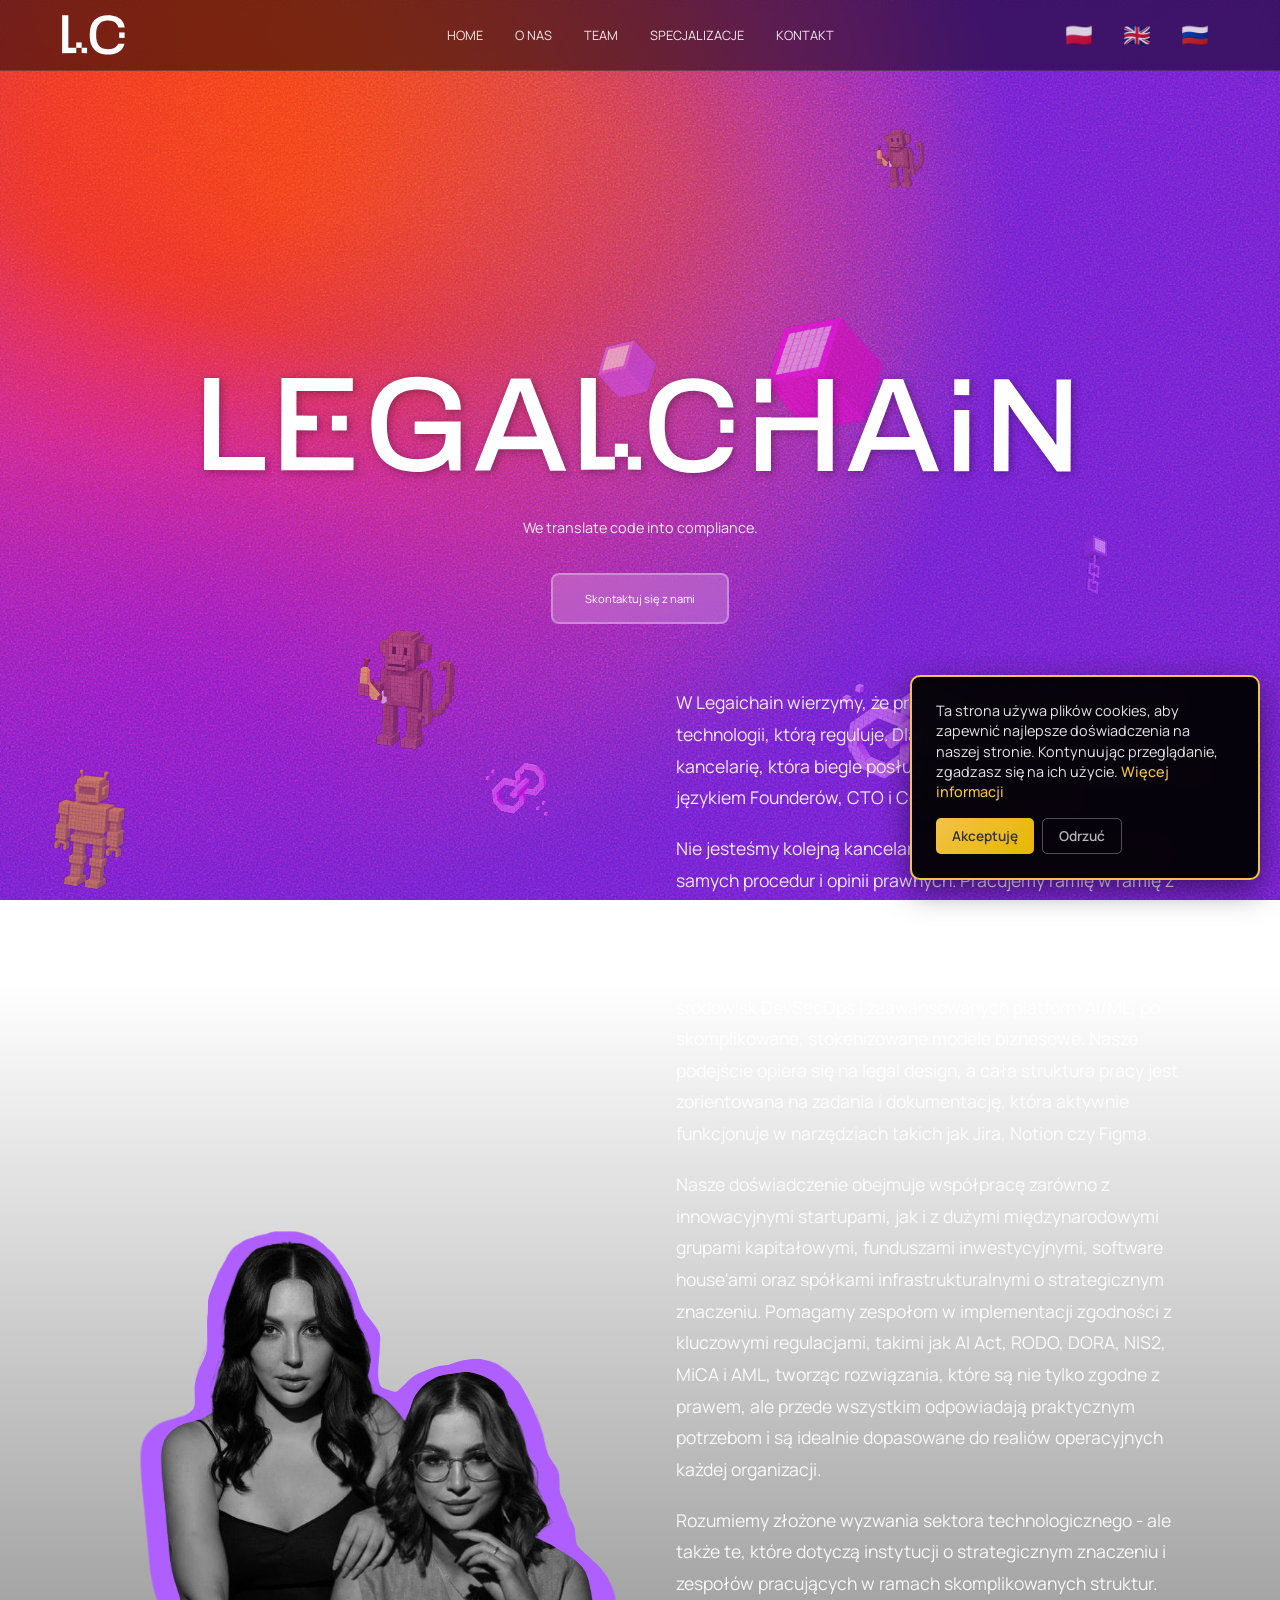
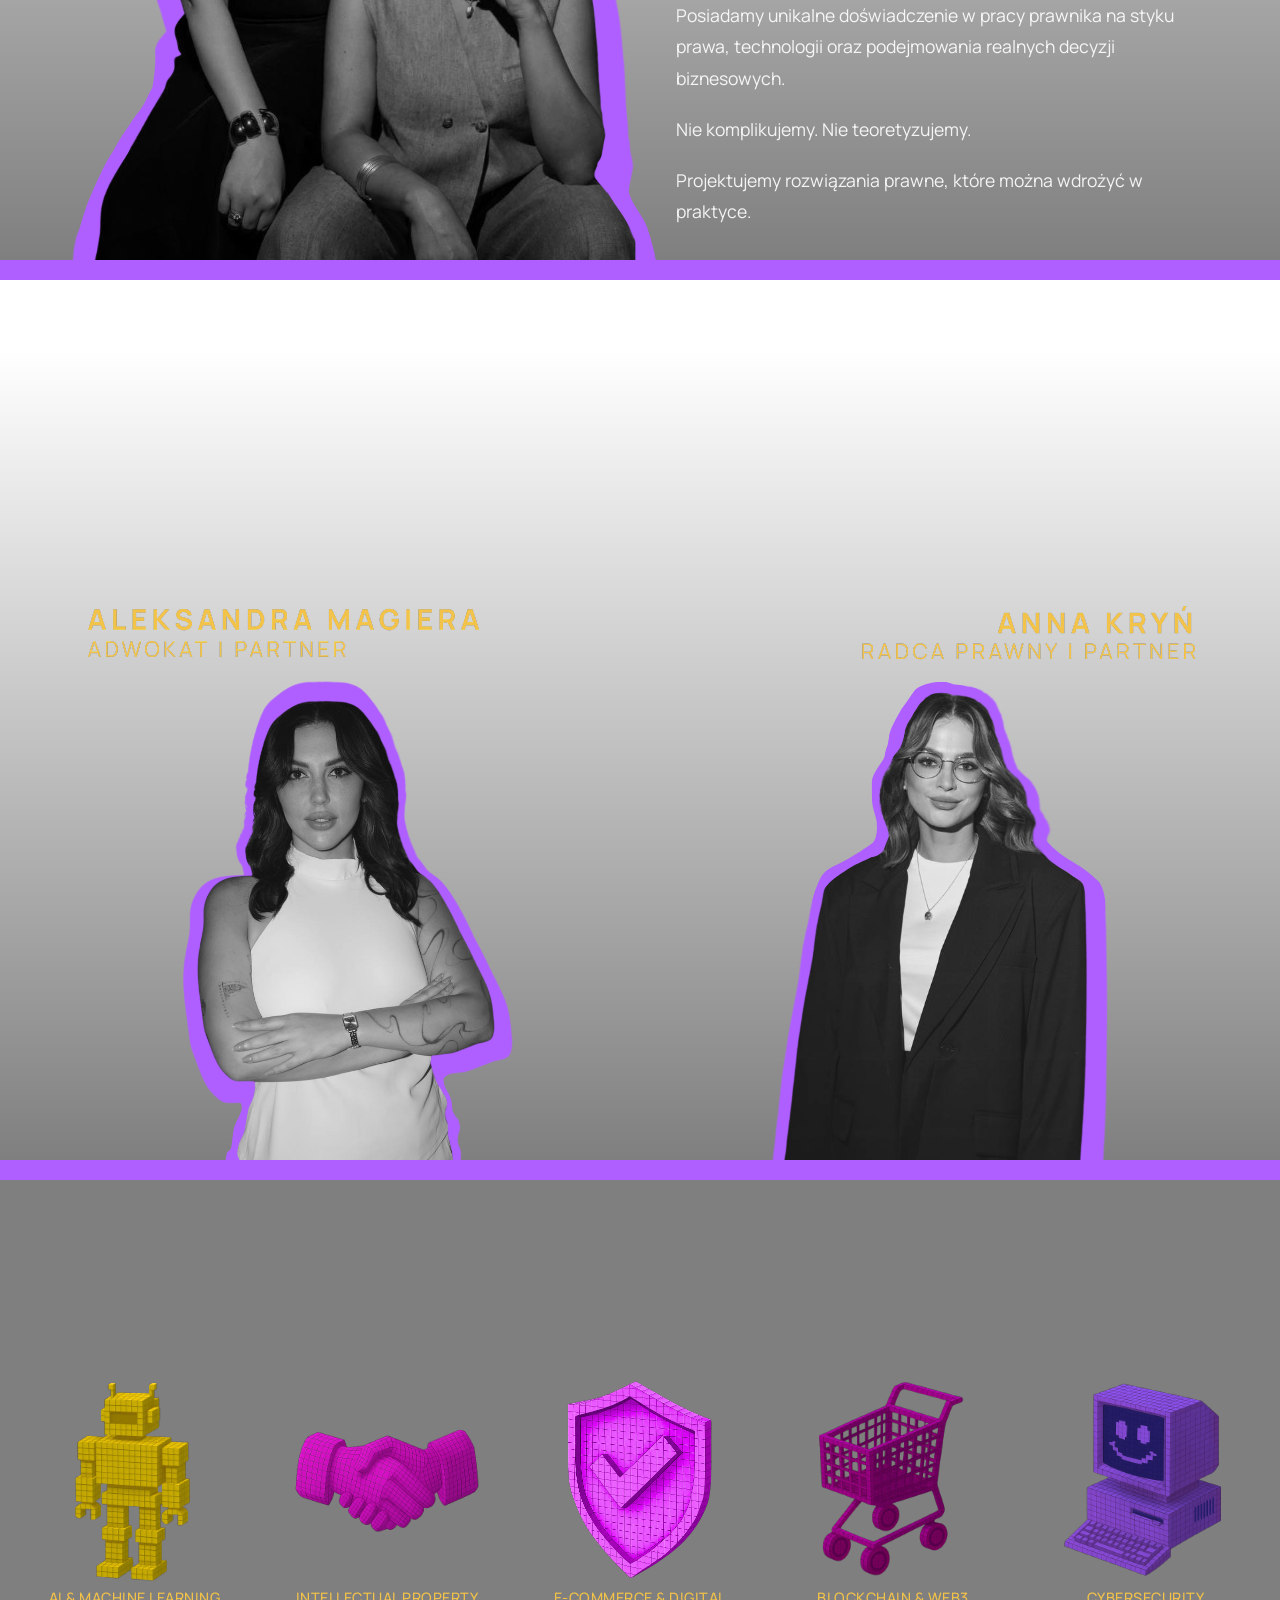
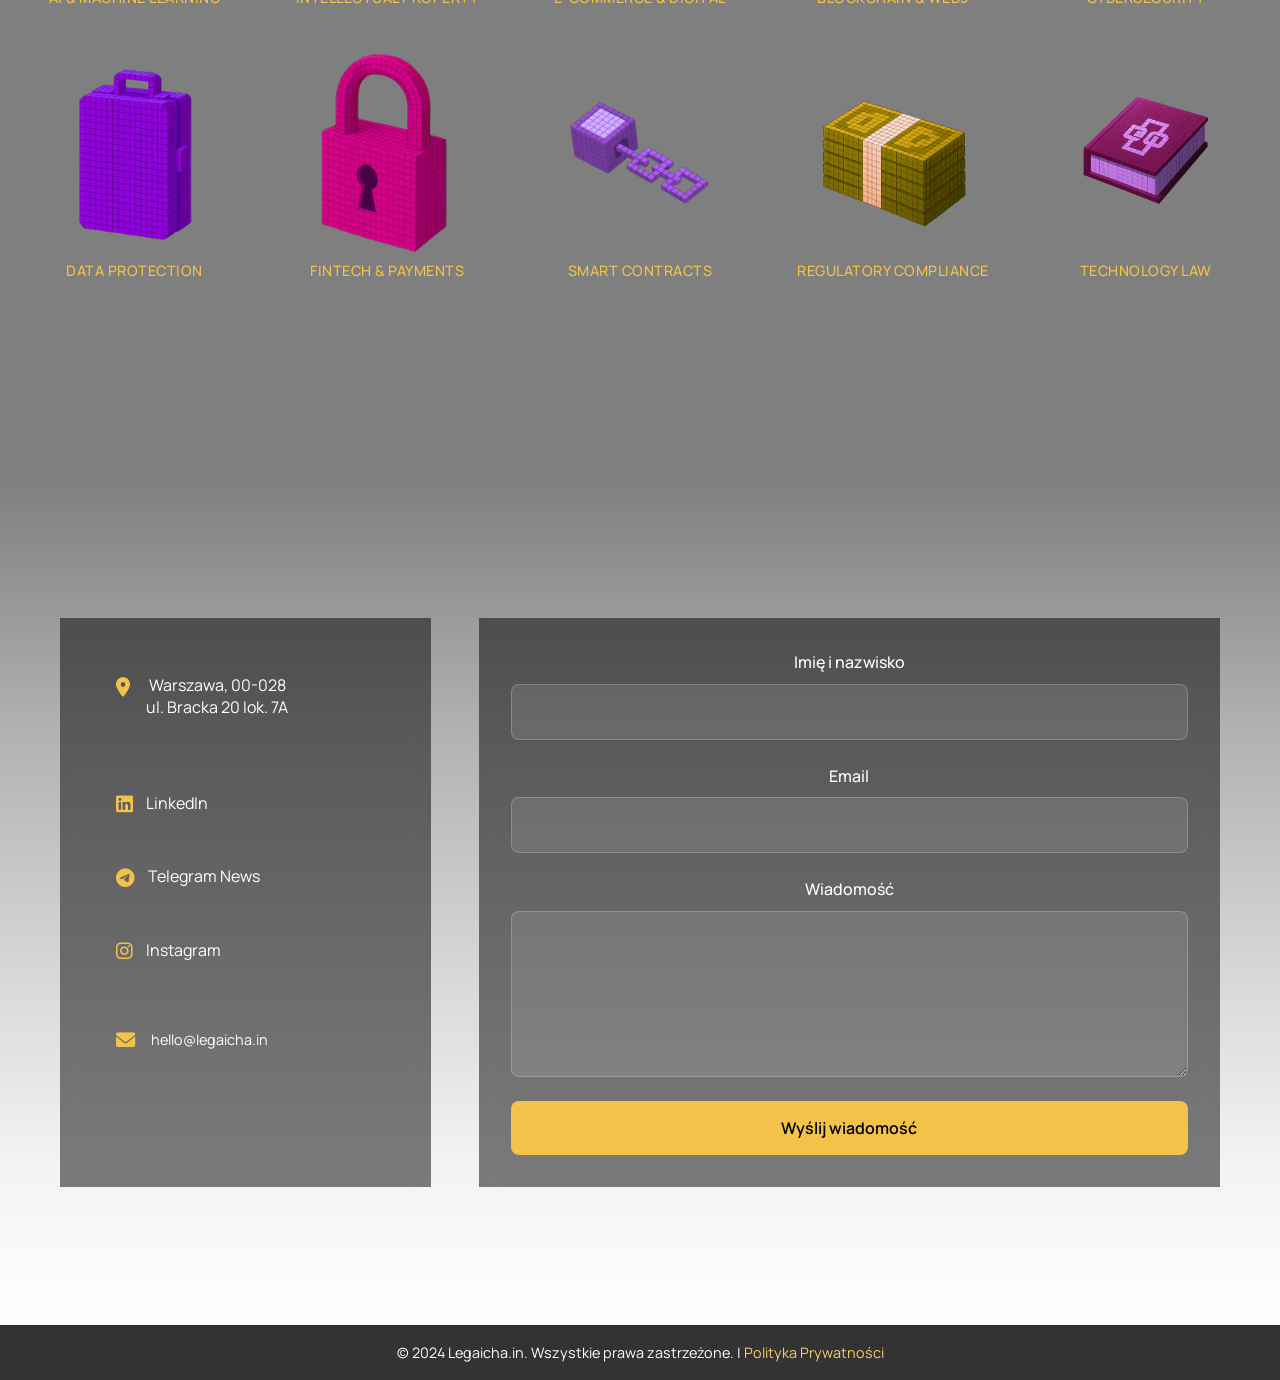
==== commit f16f0fe1: "Add files via upload" ====
--- a/index.html
+++ b/index.html
@@ -123,12 +123,14 @@
             <div class="container">
                 <img src="teamPL.svg" alt="TEAM" class="team-heading">
                 <div class="team-interactive">
-                    <div class="team-image-container">
+                    <div class="team-image-container" style="display: flex; flex-direction: column; justify-content: center; align-items: flex-start;">
+                        <img src="AMbar.svg" alt="AM" style="width: 100%; max-width: 400px; margin-bottom: 10px;">
                         <a href="ola.html" style="display: flex; align-items: flex-end; text-decoration: none; margin: 0; padding: 0; border: none; outline: none;">
                             <img src="ola.svg" alt="Ola" class="team-image">
                         </a>
                     </div>
-                    <div class="team-image-container">
+                    <div class="team-image-container" style="display: flex; flex-direction: column; justify-content: center; align-items: flex-end;">
+                        <img src="AKbar.svg" alt="AK" style="width: 100%; max-width: 400px; margin-bottom: 10px;">
                         <a href="ania.html" style="display: flex; align-items: flex-end; text-decoration: none; margin: 0; padding: 0; border: none; outline: none;">
                             <img src="ania.svg" alt="Ania" class="team-image">
                         </a>
@@ -143,49 +145,45 @@
                 <div class="container">
                     <img src="specjalizacjePL.svg" alt="Specjalizacje" class="areas-heading">
                     <div class="areas-icons-grid">
-                        <div class="areas-row">
-                            <div class="area-icon">
-                                <img src="specs/7.svg" alt="AI" class="area-icon-img">
-                                <div class="area-specialization">AI & Machine Learning</div>
-                            </div>
-                            <div class="area-icon">
-                                <img src="specs/8.svg" alt="IP" class="area-icon-img">
-                                <div class="area-specialization">Intellectual Property</div>
-                            </div>
-                            <div class="area-icon">
-                                <img src="specs/9.svg" alt="E-commerce" class="area-icon-img">
-                                <div class="area-specialization">E-commerce & Digital</div>
-                            </div>
-                            <div class="area-icon">
-                                <img src="specs/10.svg" alt="Blockchain" class="area-icon-img">
-                                <div class="area-specialization">Blockchain & Web3</div>
-                            </div>
-                            <div class="area-icon">
-                                <img src="specs/11.svg" alt="Cybersecurity" class="area-icon-img">
-                                <div class="area-specialization">Cybersecurity</div>
-                            </div>
-                        </div>
-                        <div class="areas-row">
-                            <div class="area-icon">
-                                <img src="specs/12.svg" alt="Data Protection" class="area-icon-img">
-                                <div class="area-specialization">Data Protection</div>
-                            </div>
-                            <div class="area-icon">
-                                <img src="specs/13.svg" alt="Fintech" class="area-icon-img">
-                                <div class="area-specialization">Fintech & Payments</div>
-                            </div>
-                            <div class="area-icon">
-                                <img src="specs/14.svg" alt="Smart Contracts" class="area-icon-img">
-                                <div class="area-specialization">Smart Contracts</div>
-                            </div>
-                            <div class="area-icon">
-                                <img src="specs/15.svg" alt="Compliance" class="area-icon-img">
-                                <div class="area-specialization">Regulatory Compliance</div>
-                            </div>
-                            <div class="area-icon">
-                                <img src="specs/16.svg" alt="Technology Law" class="area-icon-img">
-                                <div class="area-specialization">Technology Law</div>
-                            </div>
+                        <div class="area-icon">
+                            <img src="specs/7.svg" alt="AI" class="area-icon-img">
+                            <div class="area-specialization">AI & Machine Learning</div>
+                        </div>
+                        <div class="area-icon">
+                            <img src="specs/8.svg" alt="IP" class="area-icon-img">
+                            <div class="area-specialization">Intellectual Property</div>
+                        </div>
+                        <div class="area-icon">
+                            <img src="specs/9.svg" alt="E-commerce" class="area-icon-img">
+                            <div class="area-specialization">E-commerce & Digital</div>
+                        </div>
+                        <div class="area-icon">
+                            <img src="specs/10.svg" alt="Blockchain" class="area-icon-img">
+                            <div class="area-specialization">Blockchain & Web3</div>
+                        </div>
+                        <div class="area-icon">
+                            <img src="specs/11.svg" alt="Cybersecurity" class="area-icon-img">
+                            <div class="area-specialization">Cybersecurity</div>
+                        </div>
+                        <div class="area-icon">
+                            <img src="specs/12.svg" alt="Data Protection" class="area-icon-img">
+                            <div class="area-specialization">Data Protection</div>
+                        </div>
+                        <div class="area-icon">
+                            <img src="specs/13.svg" alt="Fintech" class="area-icon-img">
+                            <div class="area-specialization">Fintech & Payments</div>
+                        </div>
+                        <div class="area-icon">
+                            <img src="specs/14.svg" alt="Smart Contracts" class="area-icon-img">
+                            <div class="area-specialization">Smart Contracts</div>
+                        </div>
+                        <div class="area-icon">
+                            <img src="specs/15.svg" alt="Compliance" class="area-icon-img">
+                            <div class="area-specialization">Regulatory Compliance</div>
+                        </div>
+                        <div class="area-icon">
+                            <img src="specs/16.svg" alt="Technology Law" class="area-icon-img">
+                            <div class="area-specialization">Technology Law</div>
                         </div>
                     </div>
                 </div>
@@ -271,8 +269,6 @@
             </div>
         </div>
     </div>
-        </section>
-    </main>
 
     <script src="script.js"></script>
 </body>
--- a/styles.css
+++ b/styles.css
@@ -7,6 +7,8 @@
 
 html {
     scroll-behavior: smooth;
+    width: 100%;
+    overflow-x: hidden;
 }
 
 body {
@@ -17,6 +19,8 @@
     margin: 0;
     padding: 0;
     position: relative;
+    width: 100%;
+    box-sizing: border-box;
 }
 
 /* Fixed gradient background - completely static */
@@ -415,12 +419,16 @@
 /* Main Content */
 .main-content {
     padding-top: 70px;
+    width: 100%;
+    overflow-x: hidden;
 }
 
 .container {
     max-width: 1200px;
     margin: 0 auto;
     padding: 0 20px;
+    width: 100%;
+    box-sizing: border-box;
 }
 
 .section {
@@ -690,10 +698,62 @@
 
     .container {
         padding: 0 15px;
+        margin: 0 auto;
+        width: 100%;
+        max-width: 100%;
+        box-sizing: border-box;
     }
 
     .section {
         padding: 60px 0;
+        width: 100%;
+        overflow-x: hidden;
+    }
+    
+    /* Dodatkowe reguły dla wyśrodkowania w wersji mobilnej */
+    .hero-content {
+        padding: 0 15px;
+        width: 100%;
+        box-sizing: border-box;
+    }
+    
+    .about-interactive,
+    .team-interactive {
+        width: 100%;
+        padding: 0 15px;
+        box-sizing: border-box;
+    }
+    
+    .areas-icons-grid {
+        width: 100%;
+        padding: 0 15px;
+        box-sizing: border-box;
+    }
+    
+    .contact-content {
+        width: 100%;
+        padding: 0 15px;
+        box-sizing: border-box;
+    }
+    
+    /* Wyłącz animacje przesuwania nagłówków na mobilnych */
+    .about-heading,
+    .team-heading,
+    .areas-heading,
+    .contact-heading {
+        opacity: 1 !important;
+        transform: none !important;
+        transition: none !important;
+    }
+    
+    /* Dodatkowo wyłącz animacje dla konkretnych nagłówków */
+    .about-heading {
+        opacity: 1 !important;
+        transform: none !important;
+        transition: none !important;
+        position: relative !important;
+        top: auto !important;
+        left: auto !important;
     }
 }
 
@@ -713,39 +773,122 @@
     
     #about {
         padding: 60px 0 0 0;
+        width: 100%;
+        overflow-x: hidden;
+        display: block;
+        align-items: stretch;
     }
     
     #about .container {
         padding: 0 15px;
+        margin: 0 auto;
+        width: 100%;
+        max-width: 100%;
+        box-sizing: border-box;
+        display: block;
+        align-items: stretch;
     }
     
     .about-interactive {
         gap: 1.5rem;
+        width: 100%;
+        padding: 0;
+        box-sizing: border-box;
+        align-items: stretch;
     }
     
     .about-text-container {
         padding: 1rem;
-        order: 1;
+        order: 2;
+        width: 100%;
+        box-sizing: border-box;
+        margin-bottom: 1.5rem;
     }
     
     .about-image-container {
-        order: 2;
+        order: 3;
         display: flex;
         justify-content: center;
-        align-items: flex-end;
-        width: 100%;
+        align-items: center;
+        width: 100%;
+        box-sizing: border-box;
+        margin-top: 1rem;
     }
     
     .about-image {
         margin: 0 auto;
+        width: 90%;
+        max-width: 90%;
     }
     
     .about-heading {
         font-size: 1.2rem;
+        position: relative;
+        top: auto;
+        left: auto;
+        transform: none;
+        margin-bottom: 1.5rem;
+        order: 1;
+        display: block;
+        text-align: center;
+        width: 100%;
+        max-width: 100%;
+        height: auto;
+        flex: none;
+        /* Wyłącz animację przesuwania na mobilnych */
+        opacity: 1;
+        transition: none;
     }
     
     .about-text-content {
         font-size: 0.8rem;
+        width: 100%;
+        box-sizing: border-box;
+        text-align: left;
+    }
+    
+    /* Wyłącz animacje przesuwania nagłówków na małych ekranach */
+    .about-heading,
+    .team-heading,
+    .areas-heading,
+    .contact-heading {
+        opacity: 1 !important;
+        transform: none !important;
+        transition: none !important;
+    }
+    
+    /* Dodatkowo wyłącz animacje dla konkretnych nagłówków */
+    .about-heading {
+        opacity: 1 !important;
+        transform: none !important;
+        transition: none !important;
+        position: relative !important;
+        top: auto !important;
+        left: auto !important;
+    }
+    
+    /* Dodatkowe reguły dla małych ekranów */
+    .container {
+        padding: 0 10px;
+        margin: 0 auto;
+        width: 100%;
+        max-width: 100%;
+        box-sizing: border-box;
+    }
+    
+    .hero-content {
+        padding: 0 10px;
+        width: 100%;
+        box-sizing: border-box;
+    }
+    
+    .areas-icons-grid {
+        padding: 0 10px;
+        grid-template-columns: repeat(2, 1fr);
+    }
+    
+    .contact-content {
+        padding: 0 10px;
     }
 }
 
@@ -856,6 +999,7 @@
     box-sizing: border-box;
     display: flex;
     align-items: flex-end;
+    justify-content: flex-end;
     scroll-margin-top: 70px; /* Ensure proper scrolling with fixed navbar */
 }
 
@@ -891,11 +1035,14 @@
     height: auto;
     cursor: pointer;
     transition: transform 0.3s ease, filter 0.3s ease;
+    margin: 0;
+    padding: 0;
+    display: block;
 }
 
 .team-heading {
     color: #f2c249;
-    font-size: 2.5rem;
+    font-size: 3.9rem;
     margin-bottom: 2rem;
     font-family: 'Manrope', sans-serif;
     text-align: center;
@@ -903,31 +1050,35 @@
     top: 2rem;
     left: 50%;
     transform: translateX(-50%);
-    height: 2.5rem;
+    height: 3.9rem;
     width: auto;
     max-width: none;
 }
 
 /* Responsive for team section */
 @media (max-width: 768px) {
+    #team {
+        width: 100%;
+        overflow-x: hidden;
+        height: auto;
+        min-height: 60vh;
+        flex-direction: column;
+        align-items: center;
+        justify-content: flex-end;
+        padding-top: 2rem;
+        padding-bottom: 0;
+    }
+    
     #team .container {
         padding: 0 20px;
-    }
-    
-    .team-interactive {
+        margin: 0 auto;
+        width: 100%;
+        max-width: 100%;
+        box-sizing: border-box;
         flex-direction: column;
-        text-align: center;
-        gap: 2rem;
-        justify-content: center;
-    }
-    
-    .team-image-container {
-        flex: none;
-    }
-    
-    .team-image {
-        width: 80%;
-        max-width: 80%;
+        align-items: center;
+        justify-content: flex-end;
+        height: 100%;
     }
     
     .team-heading {
@@ -936,10 +1087,40 @@
         top: auto;
         left: auto;
         transform: none;
-        margin-bottom: 1rem;
+        margin-bottom: 2rem;
+        margin-top: 1rem;
         height: 1.5rem;
-        width: auto;
+        width: 100%;
         max-width: none;
+        text-align: center;
+    }
+    
+    .team-interactive {
+        flex-direction: row;
+        text-align: center;
+        gap: 2rem;
+        justify-content: center;
+        align-items: flex-end;
+        width: 100%;
+        padding: 0;
+        box-sizing: border-box;
+        margin-top: auto;
+        margin-bottom: 0;
+    }
+    
+    .team-image-container {
+        flex: 0 0 45%;
+        width: 45%;
+        box-sizing: border-box;
+        display: flex;
+        align-items: flex-end;
+        margin-bottom: 0;
+    }
+    
+    .team-image {
+        width: 100%;
+        max-width: 100%;
+        margin: 0;
     }
 }
 
@@ -966,7 +1147,7 @@
 /* Areas heading - same style as about heading */
 .areas-heading {
     color: #f2c249;
-    font-size: 2.5rem;
+    font-size: 3.9rem;
     margin-bottom: 2rem;
     font-family: 'Manrope', sans-serif;
     text-align: center;
@@ -974,27 +1155,22 @@
     top: 2rem;
     left: 50%;
     transform: translateX(-50%);
-    height: 2.5rem;
+    height: 3.9rem;
     width: auto;
     max-width: none;
 }
 
 .areas-icons-grid {
-    display: flex;
-    flex-direction: column;
+    display: grid;
+    grid-template-columns: repeat(5, 1fr);
     gap: 3rem;
     align-items: center;
+    justify-items: center;
     margin: 0;
     width: 100vw;
     margin-left: calc(-50vw + 50%);
-}
-
-.areas-row {
-    display: flex;
-    justify-content: center;
-    gap: 3rem;
-    width: 100%;
-    padding: 0;
+    padding: 0 2rem;
+    box-sizing: border-box;
 }
 
 .area-icon {
@@ -1030,12 +1206,40 @@
 
 /* Responsive for areas section */
 @media (max-width: 768px) {
+    #areas {
+        width: 100%;
+        overflow-x: hidden;
+    }
+    
+    .areas-background {
+        width: 100%;
+        overflow-x: hidden;
+        padding: 2rem 0;
+        flex-direction: column;
+        justify-content: flex-start;
+        align-items: center;
+    }
+    
+    .areas-heading {
+        position: relative;
+        top: auto;
+        left: auto;
+        transform: none;
+        margin-bottom: 3rem;
+        margin-top: 2rem;
+        text-align: center;
+        width: 100%;
+    }
+    
     .areas-icons-grid {
-        gap: 1rem;
-    }
-    
-    .areas-row {
-        gap: 1rem;
+        grid-template-columns: repeat(3, 1fr);
+        gap: 1.5rem;
+        width: 100%;
+        padding: 0 15px;
+        box-sizing: border-box;
+        margin: 0;
+        margin-left: 0;
+        margin-top: 2rem;
     }
     
     .area-icon-img {
@@ -1049,8 +1253,9 @@
 }
 
 @media (max-width: 480px) {
-    .areas-row {
-        gap: 0.8rem;
+    .areas-icons-grid {
+        grid-template-columns: repeat(2, 1fr);
+        gap: 1rem;
     }
     
     .area-icon-img {
@@ -1060,6 +1265,21 @@
     
     .area-specialization {
         font-size: 0.7rem;
+    }
+    
+    .areas-background {
+        padding: 1.5rem 0;
+    }
+    
+    .areas-heading {
+        margin-bottom: 2.5rem;
+        margin-top: 1.5rem;
+        text-align: center;
+        width: 100%;
+    }
+    
+    .areas-icons-grid {
+        margin-top: 1.5rem;
     }
 }
 
@@ -1070,10 +1290,21 @@
         min-height: auto;
         margin-top: 0;
         padding: 80px 0 0 0;
+        width: 100%;
+        overflow-x: hidden;
+        display: block;
+        align-items: stretch;
     }
     
     #about .container {
         padding: 0 20px;
+        margin: 0 auto;
+        width: 100%;
+        max-width: 100%;
+        box-sizing: border-box;
+        display: flex;
+        flex-direction: column;
+        align-items: stretch;
     }
     
     .about-interactive {
@@ -1081,6 +1312,11 @@
         text-align: center;
         gap: 2rem;
         min-height: auto;
+        width: 100%;
+        padding: 0;
+        box-sizing: border-box;
+        align-items: stretch;
+        display: flex;
     }
     
     .about-text-container {
@@ -1088,43 +1324,64 @@
         transform: none;
         pointer-events: auto;
         padding: 1.5rem;
-        order: 1;
+        order: 2;
+        width: 100%;
+        box-sizing: border-box;
+        margin-bottom: 2rem;
+        flex: 1;
     }
     
     .about-image-container {
         flex: none;
         padding-left: 0;
-        order: 2;
+        order: 3;
         display: flex;
         justify-content: center;
-        align-items: flex-end;
-        width: 100%;
+        align-items: center;
+        width: 100%;
+        box-sizing: border-box;
+        margin-top: 1rem;
     }
     
     .about-image {
-        width: 100%;
-        max-width: 100%;
+        width: 80%;
+        max-width: 80%;
         margin: 0 auto;
     }
     
     .about-heading {
         font-size: 1.5rem;
-        height: 1.5rem;
-        width: auto;
-        max-width: none;
+        height: auto;
+        width: 100%;
+        max-width: 100%;
+        position: relative;
+        top: auto;
+        left: auto;
+        transform: none;
+        margin-bottom: 2rem;
+        order: 1;
+        display: block;
+        text-align: center;
+        flex: none;
+        /* Wyłącz animację przesuwania na mobilnych */
+        opacity: 1;
+        transition: none;
     }
     
     .about-text-content {
         font-size: 0.9rem;
         font-family: 'Manrope', sans-serif;
         font-weight: 400;
+        width: 100%;
+        box-sizing: border-box;
+        text-align: left;
     }
 }
 
 /* Contact Section Styles */
 #contact.section {
     padding: 0;
-    height: 100vh;
+    min-height: 100vh;
     position: relative;
     display: flex;
     flex-direction: column;
@@ -1142,6 +1399,7 @@
     display: flex;
     align-items: center;
     justify-content: center;
+    min-height: calc(100vh - 80px); /* Subtract footer height */
 }
 
 /* Contact heading - same style as about heading */
@@ -1170,6 +1428,9 @@
     font-size: 0.9rem;
     opacity: 0.8;
     padding: 1rem 0;
+    position: relative;
+    z-index: 1;
+    margin-top: auto;
 }
 
 .contact-content {
@@ -1377,28 +1638,67 @@
 
 /* Responsive for contact section */
 @media (max-width: 768px) {
+    #contact {
+        width: 100%;
+        overflow-x: hidden;
+        height: auto;
+        min-height: 100vh;
+    }
+    
+    .contact-background {
+        width: 100%;
+        overflow-x: hidden;
+        padding: 2rem 0;
+        flex-direction: column;
+        justify-content: flex-start;
+        align-items: center;
+    }
+    
+    .contact-heading {
+        position: relative;
+        top: auto;
+        left: auto;
+        transform: none;
+        margin-bottom: 3rem;
+        margin-top: 2rem;
+        text-align: center;
+        width: 100%;
+    }
+    
     .contact-content {
         grid-template-columns: 1fr;
         gap: 2rem;
+        width: 100%;
+        padding: 0 15px;
+        box-sizing: border-box;
+        margin-top: 2rem;
     }
     
     .contact-form-box {
         order: -1;
+        width: 100%;
+        box-sizing: border-box;
     }
     
     .contact-info-box,
     .contact-form-box {
         padding: 1.5rem;
+        width: 100%;
+        box-sizing: border-box;
     }
     
     .address-bar,
     .social-link,
     .email-item {
         max-width: 100%;
+        width: 100%;
+        box-sizing: border-box;
     }
     
     .form-submit-btn {
         max-width: 100%;
+        width: 100%;
+        box-sizing: border-box;
     }
     
     .form-group label {
@@ -1408,6 +1708,23 @@
     .form-group input,
     .form-group textarea {
         font-size: 0.9rem;
+        width: 100%;
+        box-sizing: border-box;
+    }
+    
+    /* Footer mobile adjustments */
+    .contact-footer {
+        padding: 1rem 15px;
+        text-align: center;
+        position: relative;
+        z-index: 1;
+        margin-top: auto;
+    }
+    
+    .contact-footer p {
+        text-align: center;
+        line-height: 1.5;
+        word-wrap: break-word;
     }
 }
 
@@ -1467,6 +1784,69 @@
     .large-icon .floating-icon-img {
         width: 80px;
         height: 80px;
+    }
+    
+    /* Team section mobile adjustments for small screens */
+    #team {
+        padding-top: 1.5rem;
+        padding-bottom: 0;
+        min-height: 50vh;
+        justify-content: flex-end;
+    }
+    
+    .team-heading {
+        font-size: 1.3rem;
+        margin-bottom: 1.5rem;
+        margin-top: 0.5rem;
+    }
+    
+    .team-interactive {
+        gap: 1.5rem;
+        margin-top: auto;
+        margin-bottom: 0;
+        align-items: flex-end;
+        justify-content: center;
+    }
+    
+    .team-image-container {
+        flex: 0 0 48%;
+        width: 48%;
+        display: flex;
+        align-items: flex-end;
+        margin-bottom: 0;
+        padding-bottom: 0;
+    }
+    
+    .team-image {
+        margin-bottom: 0;
+        padding-bottom: 0;
+    }
+    
+    /* Contact section mobile adjustments */
+    .contact-background {
+        padding: 1.5rem 0;
+    }
+    
+    .contact-heading {
+        margin-bottom: 2.5rem;
+        margin-top: 1.5rem;
+    }
+    
+    .contact-content {
+        margin-top: 1.5rem;
+    }
+    
+    /* Footer mobile adjustments for small screens */
+    .contact-footer {
+        padding: 1rem 10px;
+        position: relative;
+        z-index: 1;
+        margin-top: auto;
+    }
+    
+    .contact-footer p {
+        font-size: 0.8rem;
+        line-height: 1.6;
     }
 }
 
@@ -1604,27 +1984,171 @@
     padding: 1rem 2rem;
     border-bottom: 2px solid #f2c249;
     display: flex;
+    justify-content: space-between;
+    align-items: center;
+}
+
+.back-header .language-selector {
+    margin-left: 0;
+    margin-right: 0;
+}
+
+.back-header .lang-btn {
+    padding: 0.5rem;
+    border: none;
+    background: none;
+    color: rgba(255, 255, 255, 0.8);
+    cursor: pointer;
+    font-size: 1.4rem;
+    transition: all 0.3s ease;
+    min-width: 50px;
+    display: flex;
+    align-items: center;
     justify-content: center;
+}
+
+.back-header .lang-btn:hover {
+    opacity: 0.7;
+    color: #f2c249;
+}
+
+.back-header .lang-btn.active {
+    color: #f2c249;
+    opacity: 1;
+}
+
+.back-button {
+    display: inline-flex;
     align-items: center;
-}
-
-.back-button {
-    display: inline-block;
-    padding: 0.5rem 1rem;
+    justify-content: center;
+    padding: 0.75rem;
     color: #f2c249;
     text-decoration: none;
     font-weight: 500;
     font-family: 'Manrope', sans-serif;
     transition: all 0.3s ease;
-    font-size: 1rem;
+    font-size: 1.2rem;
     border: 1px solid transparent;
-    border-radius: 3px;
+    border-radius: 50%;
+    width: 48px;
+    height: 48px;
+    background: rgba(242, 194, 73, 0.1);
 }
 
 .back-button:hover {
     color: #e6b800;
     border-color: #f2c249;
+    background: rgba(242, 194, 73, 0.2);
+    transform: scale(1.05);
+}
+
+/* Language Dropdown Styles */
+.language-dropdown {
+    position: relative;
+    display: inline-block;
+}
+
+.language-dropdown-btn {
+    display: flex;
+    align-items: center;
+    gap: 0.5rem;
+    padding: 0.75rem 1rem;
     background: rgba(242, 194, 73, 0.1);
+    border: 1px solid rgba(242, 194, 73, 0.3);
+    border-radius: 25px;
+    color: #f2c249;
+    cursor: pointer;
+    font-size: 1rem;
+    transition: all 0.3s ease;
+    min-width: 120px;
+    justify-content: space-between;
+}
+
+.language-dropdown-btn:hover {
+    background: rgba(242, 194, 73, 0.2);
+    border-color: #f2c249;
+    transform: translateY(-1px);
+}
+
+.language-dropdown-btn .current-flag {
+    font-size: 1.2rem;
+}
+
+.language-dropdown-btn .fa-chevron-down {
+    font-size: 0.8rem;
+    transition: transform 0.3s ease;
+}
+
+.language-dropdown.active .fa-chevron-down {
+    transform: rotate(180deg);
+}
+
+.language-dropdown.active .language-dropdown-content {
+    display: block !important;
+    opacity: 1 !important;
+    visibility: visible !important;
+    transform: translateY(0) !important;
+}
+
+/* Ensure dropdown is always on top */
+.language-dropdown-content {
+    display: none;
+    position: absolute;
+    right: 0;
+    top: 100%;
+    background: rgba(0, 0, 0, 0.95);
+    backdrop-filter: blur(15px);
+    border: 1px solid rgba(242, 194, 73, 0.3);
+    border-radius: 12px;
+    box-shadow: 0 8px 32px rgba(0, 0, 0, 0.3);
+    min-width: 160px;
+    z-index: 9999;
+    margin-top: 0.5rem;
+    overflow: hidden;
+    opacity: 0;
+    visibility: hidden;
+    transform: translateY(-10px);
+    transition: all 0.3s ease;
+}
+
+.language-option {
+    display: flex;
+    align-items: center;
+    gap: 0.75rem;
+    padding: 0.75rem 1rem;
+    color: rgba(255, 255, 255, 0.9);
+    text-decoration: none;
+    transition: all 0.2s ease;
+    border-bottom: 1px solid rgba(255, 255, 255, 0.1);
+}
+
+.language-option:last-child {
+    border-bottom: none;
+}
+
+.language-option:hover {
+    background: rgba(242, 194, 73, 0.1);
+    color: #f2c249;
+}
+
+.language-option .flag {
+    font-size: 1.2rem;
+}
+
+.language-option .lang-name {
+    font-weight: 500;
+    font-size: 0.9rem;
+}
+
+@keyframes dropdownFadeIn {
+    from {
+        opacity: 0;
+        transform: translateY(-10px);
+    }
+    to {
+        opacity: 1;
+        transform: translateY(0);
+    }
 }
 
 /* Adjust main content for fixed header */
@@ -1695,4 +2219,444 @@
     .privacy-table td {
         padding: 0.75rem 0.5rem;
     }
+}
+
+@media (max-width: 480px) {
+    .hero-title {
+        font-size: 1.2rem;
+    }
+
+    .hero-subtitle {
+        font-size: 0.6rem;
+    }
+
+    .cta-button {
+        padding: 0.8rem 1.5rem;
+        font-size: 0.6rem;
+    }
+    
+    #about {
+        padding: 60px 0 0 0;
+        width: 100%;
+        overflow-x: hidden;
+        display: block;
+        align-items: stretch;
+    }
+    
+    #about .container {
+        padding: 0 15px;
+        margin: 0 auto;
+        width: 100%;
+        max-width: 100%;
+        box-sizing: border-box;
+        display: block;
+        align-items: stretch;
+    }
+    
+    .about-interactive {
+        gap: 1.5rem;
+        width: 100%;
+        padding: 0;
+        box-sizing: border-box;
+        align-items: stretch;
+    }
+    
+    .about-text-container {
+        padding: 1rem;
+        order: 2;
+        width: 100%;
+        box-sizing: border-box;
+        margin-bottom: 1.5rem;
+    }
+    
+    .about-image-container {
+        order: 3;
+        display: flex;
+        justify-content: center;
+        align-items: center;
+        width: 100%;
+        box-sizing: border-box;
+        margin-top: 1rem;
+    }
+    
+    .about-image {
+        margin: 0 auto;
+        width: 90%;
+        max-width: 90%;
+    }
+    
+    .about-heading {
+        font-size: 1.2rem;
+        position: relative;
+        top: auto;
+        left: auto;
+        transform: none;
+        margin-bottom: 1.5rem;
+        order: 1;
+        display: block;
+        text-align: center;
+        width: 100%;
+        max-width: 100%;
+        height: auto;
+        flex: none;
+    }
+    
+    .about-text-content {
+        font-size: 0.8rem;
+        width: 100%;
+        box-sizing: border-box;
+        text-align: left;
+    }
+    
+    /* Wyłącz animacje przesuwania nagłówków na małych ekranach */
+    .about-heading,
+    .team-heading,
+    .areas-heading,
+    .contact-heading {
+        opacity: 1 !important;
+        transform: none !important;
+        transition: none !important;
+    }
+    
+    /* Dodatkowo wyłącz animacje dla konkretnych nagłówków */
+    .about-heading {
+        opacity: 1 !important;
+        transform: none !important;
+        transition: none !important;
+        position: relative !important;
+        top: auto !important;
+        left: auto !important;
+    }
+    
+    /* Dodatkowe reguły dla małych ekranów */
+    .container {
+        padding: 0 10px;
+        margin: 0 auto;
+        width: 100%;
+        max-width: 100%;
+        box-sizing: border-box;
+    }
+    
+    .hero-content {
+        padding: 0 10px;
+        width: 100%;
+        box-sizing: border-box;
+    }
+    
+    .areas-icons-grid {
+        padding: 0 10px;
+        grid-template-columns: repeat(2, 1fr);
+    }
+    
+    .contact-content {
+        padding: 0 10px;
+    }
+}
+
+/* Ola page specific styles */
+.ola-layout {
+    display: flex;
+    align-items: flex-end;
+    gap: 4rem;
+    min-height: 100vh;
+    width: 100%;
+    max-width: none;
+    padding: 0;
+    position: relative;
+    overflow: hidden;
+}
+
+.ola-image-fixed {
+    position: fixed;
+    left: 20px;
+    bottom: 0;
+    flex: 0 0 40%;
+    display: flex;
+    flex-direction: column;
+    justify-content: flex-end;
+    align-items: flex-start;
+    padding: 0;
+    z-index: 10;
+    pointer-events: none;
+    max-width: 40vw;
+    max-height: 80vh;
+}
+
+.ola-image-fixed .about-image {
+    width: 85%;
+    max-width: 85%;
+    height: auto;
+    cursor: pointer;
+    transition: transform 0.3s ease, filter 0.3s ease;
+    pointer-events: auto;
+    object-fit: contain;
+}
+
+.ola-text-scrollable {
+    flex: 1;
+    margin-left: 45%;
+    opacity: 1;
+    transform: translateX(0);
+    transition: all 0.7s ease;
+    pointer-events: auto;
+    padding: 4rem 2rem 2rem 2rem;
+    max-width: none;
+    overflow: visible;
+    max-height: none;
+    background: transparent;
+    border-radius: 8px 0 0 8px;
+}
+
+/* Responsive adjustments for Ola layout */
+@media (max-width: 768px) {
+    .ola-layout {
+        flex-direction: column;
+        gap: 1.5rem;
+        min-height: auto;
+        overflow: visible;
+        align-items: center;
+        text-align: center;
+    }
+    
+    .ola-image-fixed {
+        position: relative;
+        left: auto;
+        bottom: auto;
+        order: 1;
+        display: flex;
+        flex-direction: column;
+        justify-content: center;
+        align-items: center;
+        width: 100%;
+        box-sizing: border-box;
+        margin-top: 1rem;
+        flex: none;
+        pointer-events: auto;
+        max-width: 100%;
+        max-height: none;
+    }
+    
+    .ola-image-fixed .about-image {
+        width: 100%;
+        max-width: 100%;
+        margin: 0 auto;
+    }
+    
+    .ola-text-scrollable {
+        margin-left: 0;
+        order: 2;
+        width: 100%;
+        box-sizing: border-box;
+        margin-bottom: 1.5rem;
+        padding: 1rem;
+        max-height: none;
+        background: transparent;
+        border-radius: 0;
+        text-align: center;
+    }
+}
+
+@media (max-width: 480px) {
+    .ola-layout {
+        gap: 1rem;
+        align-items: center;
+        text-align: center;
+    }
+    
+    .ola-image-fixed .about-image {
+        width: 100%;
+        max-width: 100%;
+    }
+    
+    .ola-text-scrollable {
+        padding: 0.5rem;
+        text-align: center;
+    }
+}
+
+/* Ania page specific styles */
+.ania-layout {
+    display: flex;
+    align-items: flex-end;
+    gap: 4rem;
+    min-height: 100vh;
+    width: 100%;
+    max-width: none;
+    padding: 0;
+    position: relative;
+    overflow: hidden;
+}
+
+.ania-image-fixed {
+    position: fixed;
+    left: 20px;
+    bottom: 0;
+    flex: 0 0 40%;
+    display: flex;
+    flex-direction: column;
+    justify-content: space-between;
+    align-items: flex-start;
+    padding: 0;
+    z-index: 10;
+    pointer-events: none;
+    max-width: 40vw;
+    max-height: 80vh;
+}
+
+.ania-image-fixed .about-image {
+    width: 85%;
+    max-width: 85%;
+    height: auto;
+    cursor: pointer;
+    transition: transform 0.3s ease, filter 0.3s ease;
+    pointer-events: auto;
+    object-fit: contain;
+}
+
+.ania-text-scrollable {
+    flex: 1;
+    margin-left: 45%;
+    opacity: 1;
+    transform: translateX(0);
+    transition: all 0.7s ease;
+    pointer-events: auto;
+    padding: 4rem 2rem 2rem 2rem;
+    max-width: none;
+    overflow: visible;
+    max-height: none;
+    background: transparent;
+    border-radius: 8px 0 0 8px;
+}
+
+/* Responsive adjustments for Ania layout */
+@media (max-width: 768px) {
+    .ania-layout {
+        flex-direction: column;
+        gap: 1.5rem;
+        min-height: auto;
+        overflow: visible;
+        align-items: center;
+        text-align: center;
+    }
+    
+    .ania-image-fixed {
+        position: relative;
+        left: auto;
+        bottom: auto;
+        order: 1;
+        display: flex;
+        flex-direction: column;
+        justify-content: center;
+        align-items: center;
+        width: 100%;
+        box-sizing: border-box;
+        margin-top: 1rem;
+        flex: none;
+        pointer-events: auto;
+        max-width: 100%;
+        max-height: none;
+    }
+    
+    .ania-image-fixed .about-image {
+        width: 100%;
+        max-width: 100%;
+        margin: 0 auto;
+    }
+    
+    .ania-text-scrollable {
+        margin-left: 0;
+        order: 2;
+        width: 100%;
+        box-sizing: border-box;
+        margin-bottom: 1.5rem;
+        padding: 1rem;
+        max-height: none;
+        background: transparent;
+        border-radius: 0;
+        text-align: center;
+    }
+}
+
+@media (max-width: 480px) {
+    .ania-layout {
+        gap: 1rem;
+        align-items: center;
+        text-align: center;
+    }
+    
+    .ania-image-fixed .about-image {
+        width: 100%;
+        max-width: 100%;
+    }
+    
+    .ania-text-scrollable {
+        padding: 0.5rem;
+        text-align: center;
+    }
+}
+
+/* Responsive adjustments for header */
+@media (max-width: 768px) {
+    .back-header {
+        padding: 0.75rem 1rem;
+    }
+    
+    .back-button {
+        width: 40px;
+        height: 40px;
+        font-size: 1rem;
+        padding: 0.5rem;
+    }
+    
+    .language-dropdown-btn {
+        padding: 0.5rem 0.75rem;
+        min-width: 100px;
+        font-size: 0.9rem;
+    }
+    
+    .language-dropdown-btn .current-flag {
+        font-size: 1rem;
+    }
+    
+    .language-dropdown-content {
+        min-width: 140px;
+        right: -10px;
+    }
+    
+    .language-option {
+        padding: 0.6rem 0.75rem;
+        font-size: 0.85rem;
+    }
+    
+    .language-option .flag {
+        font-size: 1rem;
+    }
+    
+    .language-option .lang-name {
+        font-size: 0.8rem;
+    }
+}
+
+@media (max-width: 480px) {
+    .back-header {
+        padding: 0.5rem 0.75rem;
+    }
+    
+    .back-button {
+        width: 36px;
+        height: 36px;
+        font-size: 0.9rem;
+        padding: 0.4rem;
+    }
+    
+    .language-dropdown-btn {
+        padding: 0.4rem 0.6rem;
+        min-width: 90px;
+        font-size: 0.8rem;
+    }
+    
+    .language-dropdown-content {
+        min-width: 130px;
+        right: -15px;
+    }
 }
